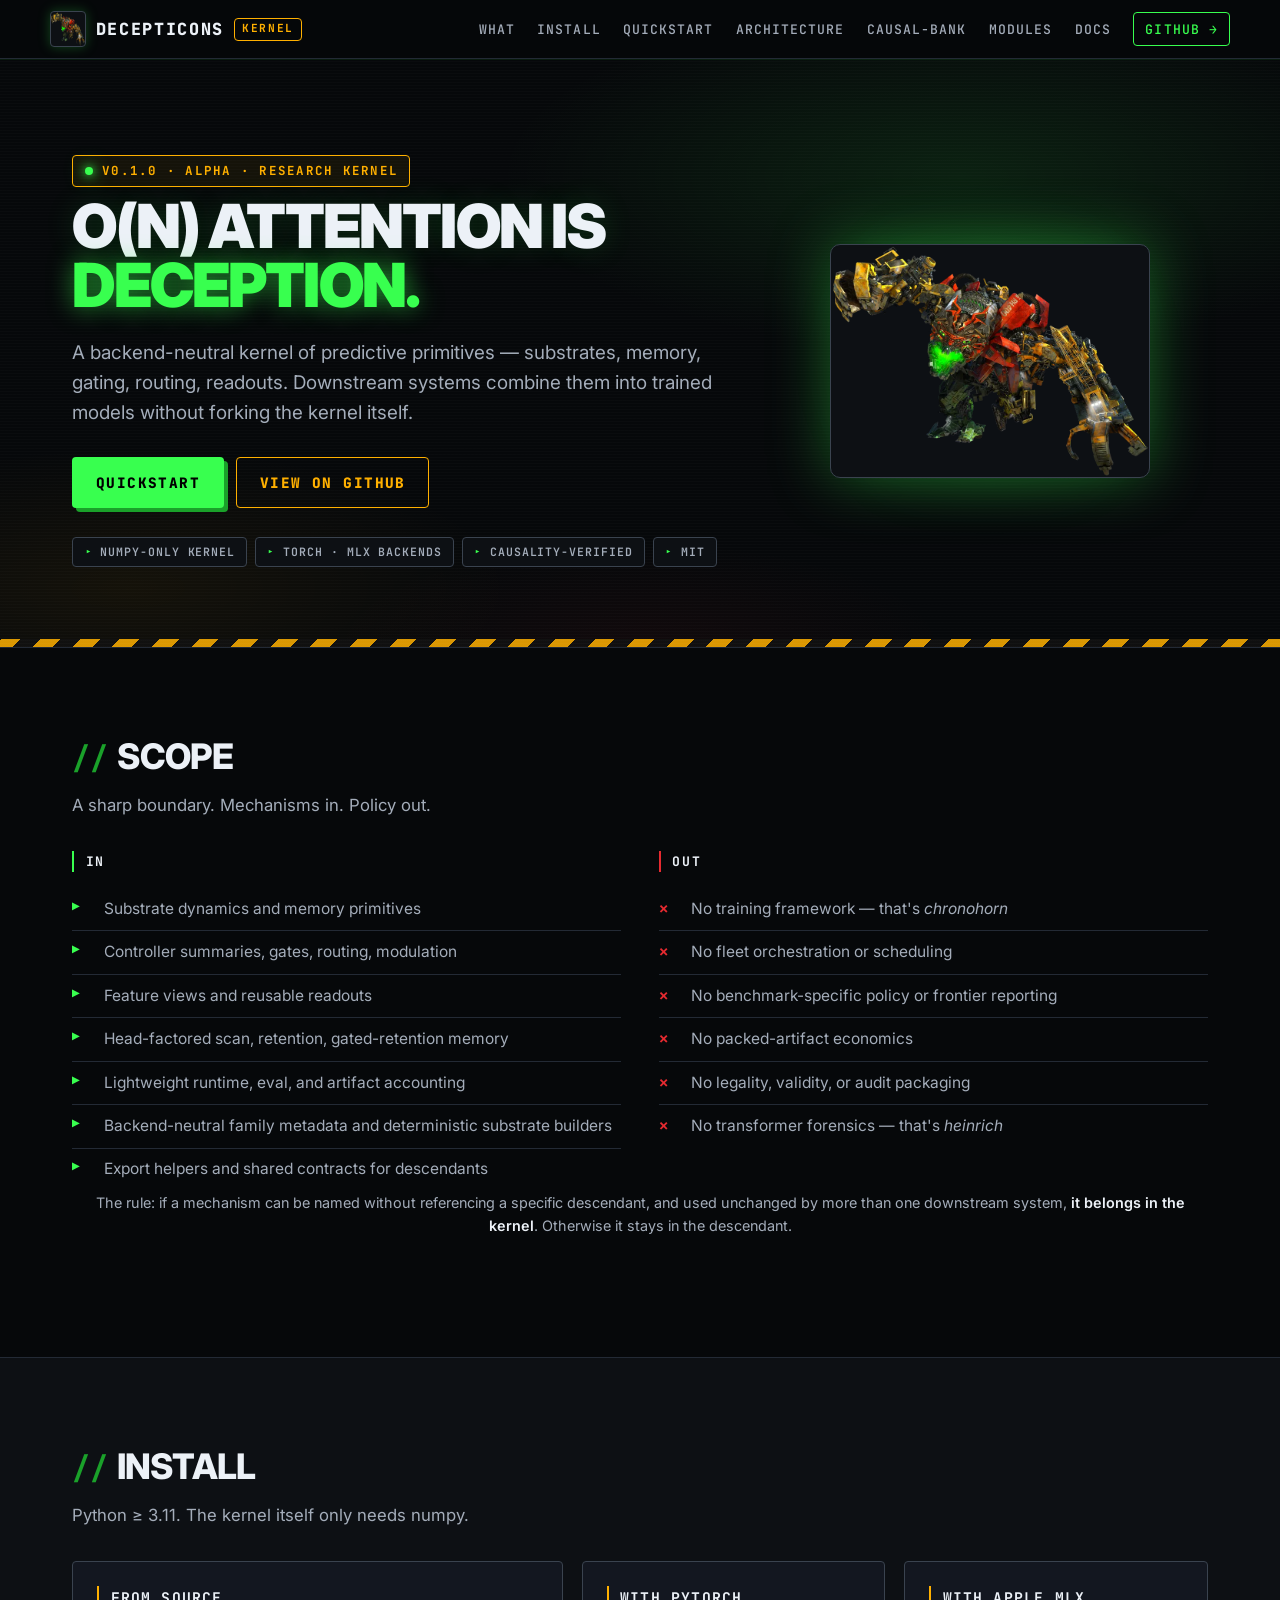
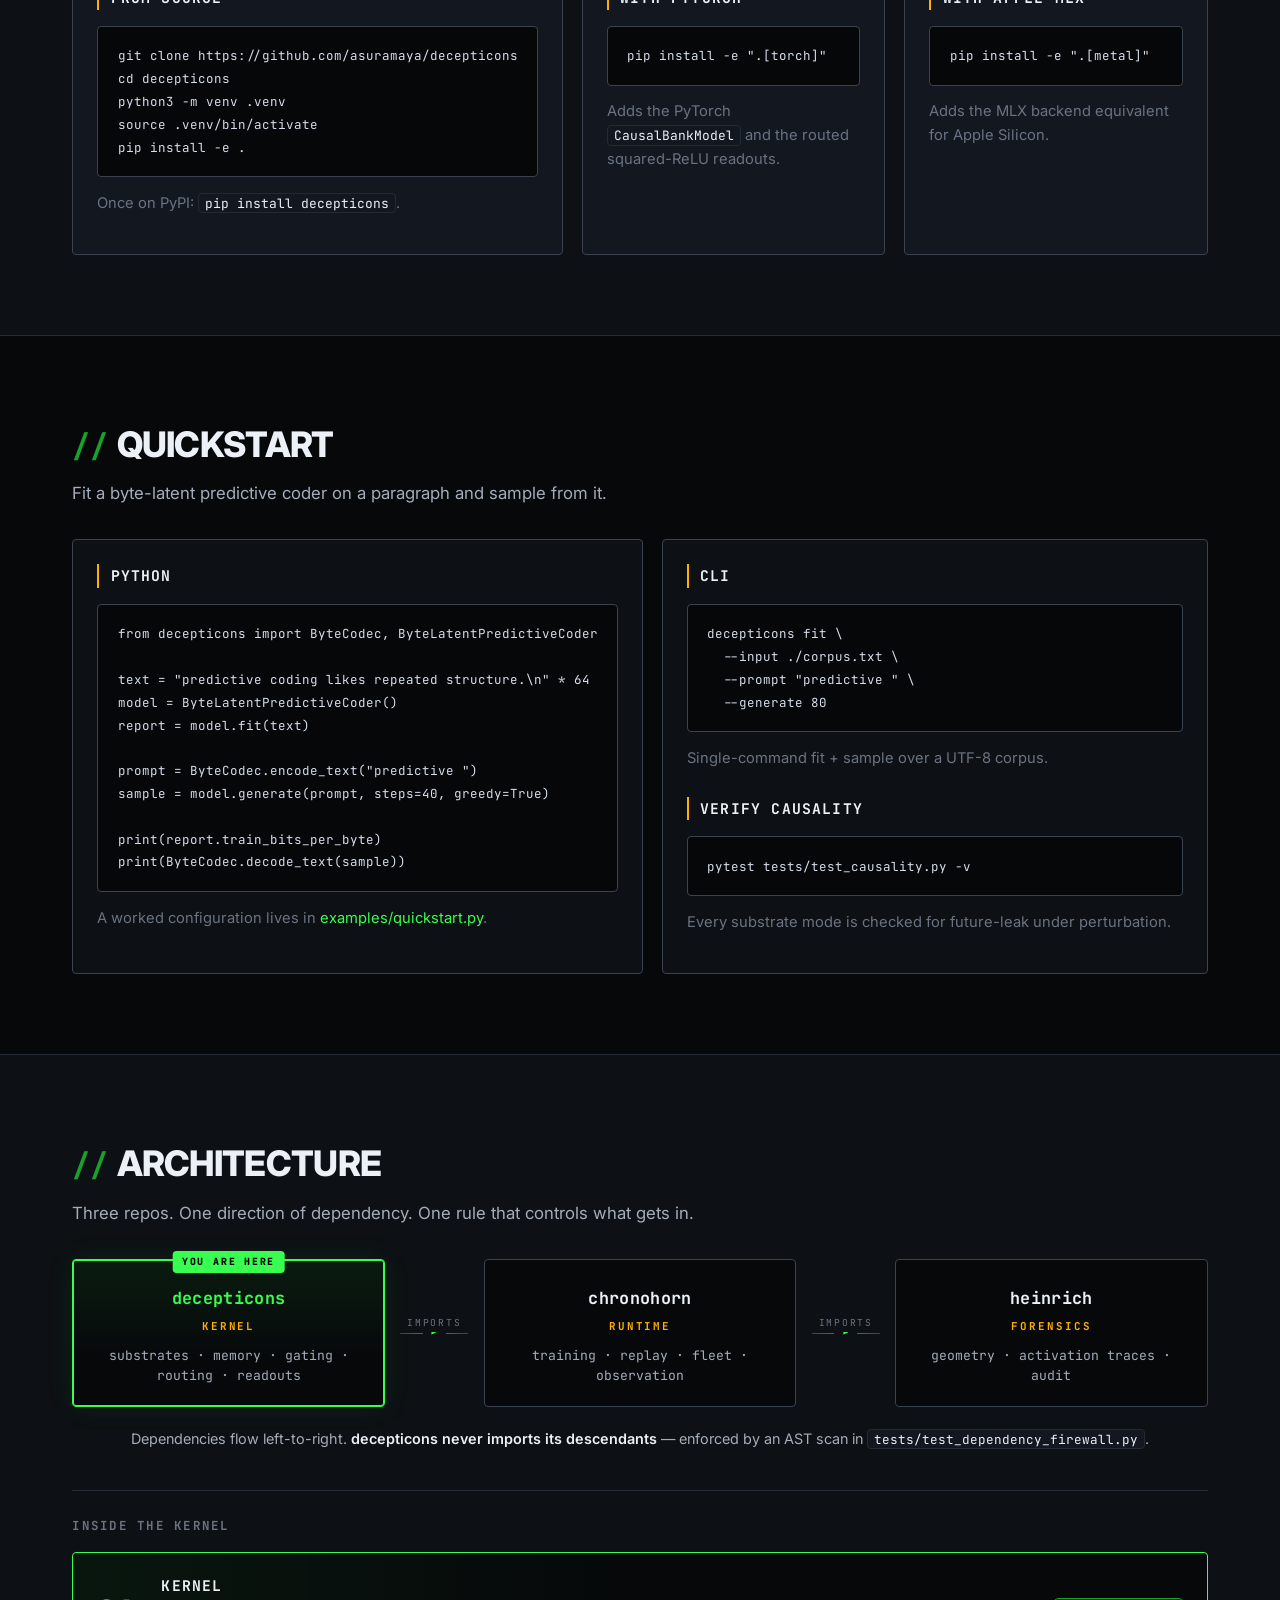
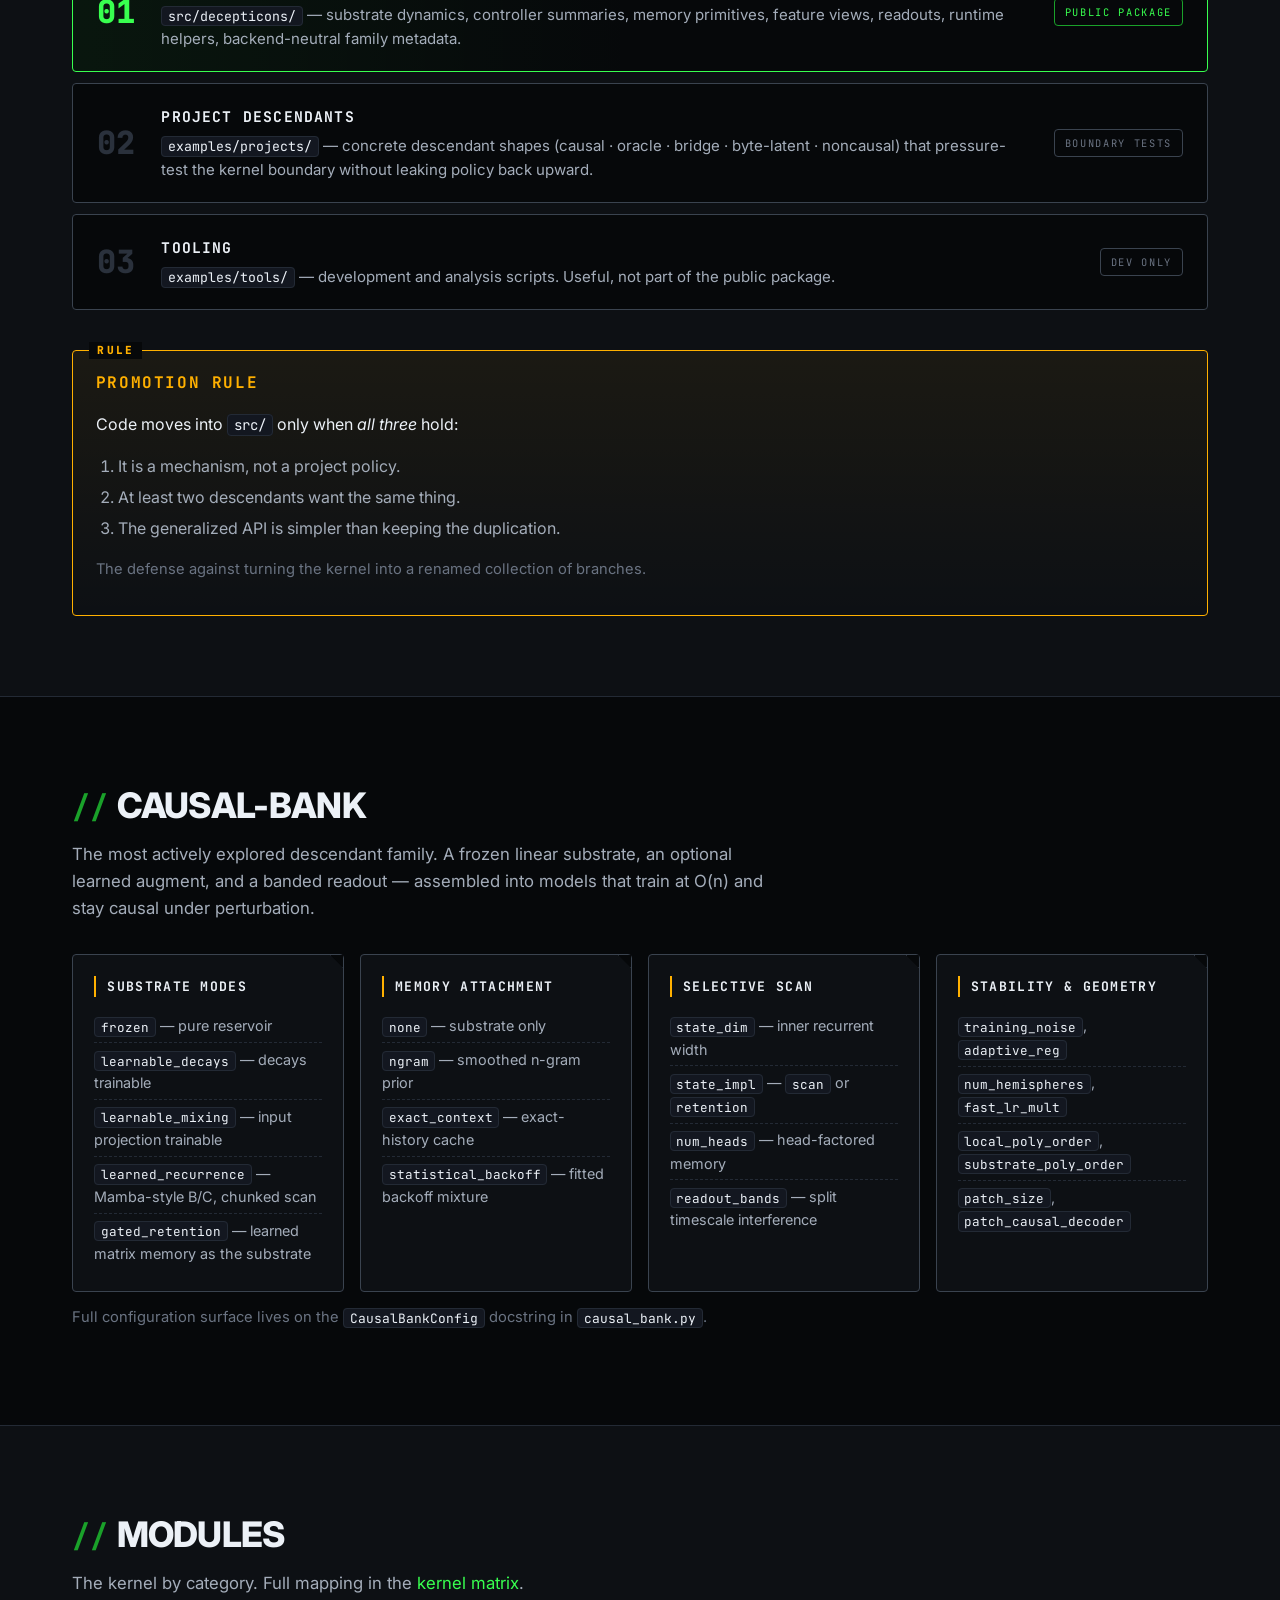
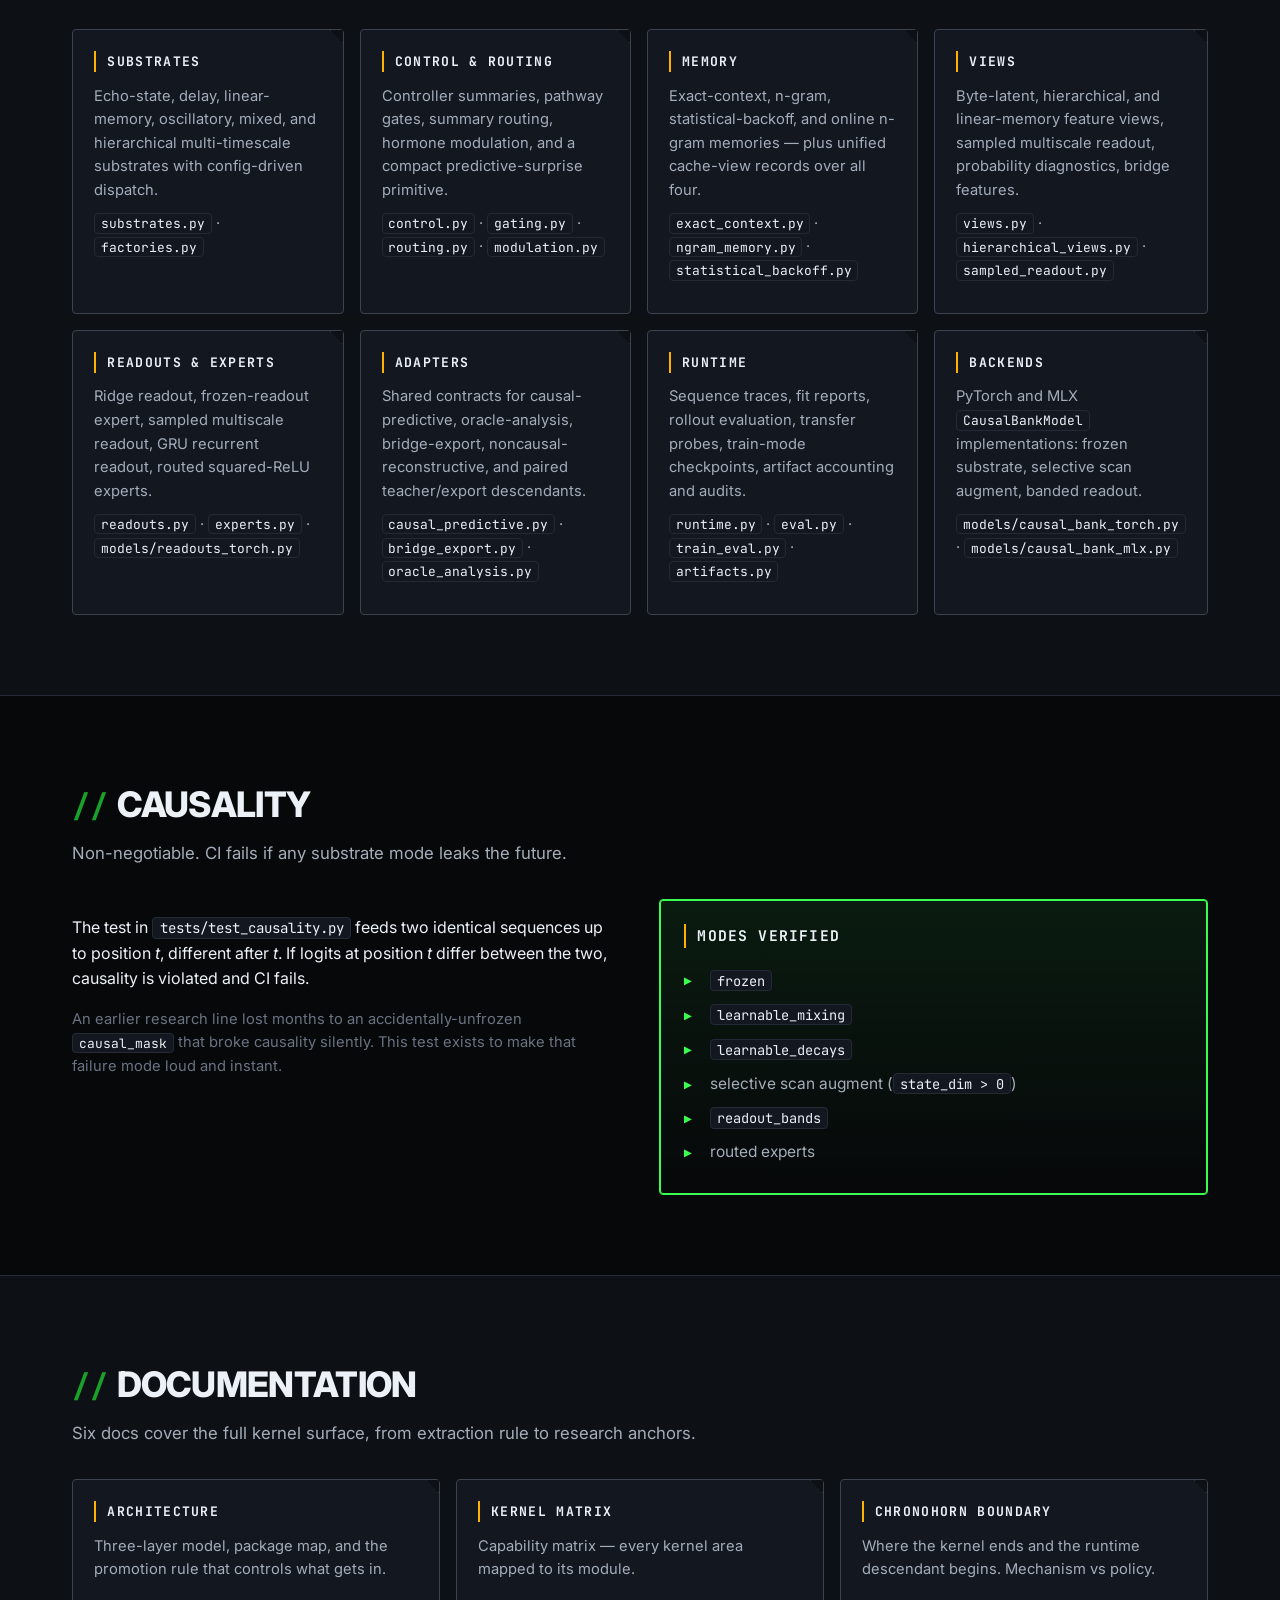
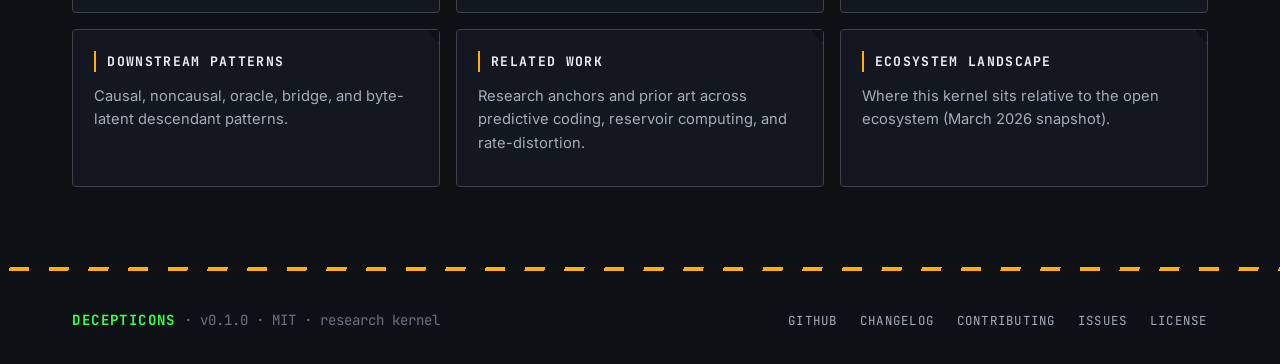
==== site/index.html @ 259e0f9f "chore(copy): align canonical phrasing across README, docs, site, package Sweep for copy drift across" ====
<!doctype html>
<html lang="en">
<head>
<meta charset="utf-8" />
<meta name="viewport" content="width=device-width, initial-scale=1" />
<title>decepticons — O(n) attention is deception</title>
<meta name="description" content="A backend-neutral kernel of predictive primitives — substrates, memory, gating, routing, readouts. Reusable across descendant systems without forking the kernel." />
<meta property="og:title" content="decepticons — O(n) attention is deception" />
<meta property="og:description" content="A backend-neutral kernel of predictive primitives. Reusable across descendant systems without forking the kernel." />
<meta property="og:image" content="https://decepticons.win/assets/logo.webp" />
<meta property="og:url" content="https://decepticons.win" />
<meta property="og:type" content="website" />
<meta name="twitter:card" content="summary_large_image" />
<meta name="theme-color" content="#06080a" />
<link rel="canonical" href="https://decepticons.win" />
<link rel="icon" type="image/webp" href="assets/logo.webp" />
<link rel="stylesheet" href="styles.css" />
<link rel="preconnect" href="https://fonts.googleapis.com" />
<link rel="preconnect" href="https://fonts.gstatic.com" crossorigin />
<link href="https://fonts.googleapis.com/css2?family=JetBrains+Mono:wght@400;500;700&family=Inter:wght@400;500;600;700&display=swap" rel="stylesheet" />
</head>
<body>

<a href="#main" class="skip">Skip to content</a>

<header class="topbar">
  <div class="wrap topbar-inner">
    <a class="brand" href="#top">
      <img src="assets/logo.webp" alt="" width="36" height="36" />
      <span class="brand-name">decepticons</span>
      <span class="brand-tag">kernel</span>
    </a>
    <nav class="nav">
      <a href="#what">What</a>
      <a href="#install">Install</a>
      <a href="#quickstart">Quickstart</a>
      <a href="#architecture">Architecture</a>
      <a href="#causal-bank">Causal-bank</a>
      <a href="#modules">Modules</a>
      <a href="#docs">Docs</a>
      <a class="github" href="https://github.com/asuramaya/decepticons" rel="noopener">GitHub →</a>
    </nav>
  </div>
</header>

<main id="main">

<section id="top" class="hero">
  <div class="wrap hero-inner">
    <div class="hero-text">
      <p class="kicker"><span class="dot"></span> v0.1.0 · alpha · research kernel</p>
      <h1>O(n) attention is <span class="accent">deception.</span></h1>
      <p class="lede">
        A backend-neutral kernel of predictive primitives — substrates, memory, gating, routing, readouts.
        Downstream systems combine them into trained models without forking the kernel itself.
      </p>
      <div class="cta">
        <a class="btn primary" href="#quickstart">Quickstart</a>
        <a class="btn ghost" href="https://github.com/asuramaya/decepticons" rel="noopener">View on GitHub</a>
      </div>
      <ul class="badges">
        <li>numpy-only kernel</li>
        <li>torch · mlx backends</li>
        <li>causality-verified</li>
        <li>MIT</li>
      </ul>
    </div>
    <div class="hero-art" aria-hidden="true">
      <img src="assets/logo.webp" alt="" />
    </div>
  </div>
</section>

<section id="what" class="band">
  <div class="wrap">
    <h2>Scope</h2>
    <p class="lede-sm">A sharp boundary. Mechanisms in. Policy out.</p>
    <div class="two-col tight">
      <div>
        <h3 class="col-h good">In</h3>
        <ul class="check">
          <li>Substrate dynamics and memory primitives</li>
          <li>Controller summaries, gates, routing, modulation</li>
          <li>Feature views and reusable readouts</li>
          <li>Head-factored scan, retention, gated-retention memory</li>
          <li>Lightweight runtime, eval, and artifact accounting</li>
          <li>Backend-neutral family metadata and deterministic substrate builders</li>
          <li>Export helpers and shared contracts for descendants</li>
        </ul>
      </div>
      <div>
        <h3 class="col-h bad">Out</h3>
        <ul class="cross">
          <li>No training framework — that's <em>chronohorn</em></li>
          <li>No fleet orchestration or scheduling</li>
          <li>No benchmark-specific policy or frontier reporting</li>
          <li>No packed-artifact economics</li>
          <li>No legality, validity, or audit packaging</li>
          <li>No transformer forensics — that's <em>heinrich</em></li>
        </ul>
      </div>
    </div>
    <p class="caption">
      The rule: if a mechanism can be named without referencing a specific descendant, and used
      unchanged by more than one downstream system, <strong class="ok">it belongs in the kernel</strong>.
      Otherwise it stays in the descendant.
    </p>
  </div>
</section>

<section id="install" class="band alt">
  <div class="wrap">
    <h2>Install</h2>
    <p class="lede-sm">Python ≥ 3.11. The kernel itself only needs numpy.</p>
    <div class="cards three">
      <div class="card">
        <h3>From source</h3>
<pre><code>git clone https://github.com/asuramaya/decepticons
cd decepticons
python3 -m venv .venv
source .venv/bin/activate
pip install -e .</code></pre>
        <p class="muted">Once on PyPI: <code>pip install decepticons</code>.</p>
      </div>
      <div class="card">
        <h3>With PyTorch</h3>
<pre><code>pip install -e ".[torch]"</code></pre>
        <p class="muted">Adds the PyTorch <code>CausalBankModel</code> and the routed squared-ReLU readouts.</p>
      </div>
      <div class="card">
        <h3>With Apple MLX</h3>
<pre><code>pip install -e ".[metal]"</code></pre>
        <p class="muted">Adds the MLX backend equivalent for Apple Silicon.</p>
      </div>
    </div>
  </div>
</section>

<section id="quickstart" class="band">
  <div class="wrap">
    <h2>Quickstart</h2>
    <p class="lede-sm">Fit a byte-latent predictive coder on a paragraph and sample from it.</p>
    <div class="cards two">
      <div class="card">
        <h3>Python</h3>
<pre><code class="lang-python">from decepticons import ByteCodec, ByteLatentPredictiveCoder

text = "predictive coding likes repeated structure.\n" * 64
model = ByteLatentPredictiveCoder()
report = model.fit(text)

prompt = ByteCodec.encode_text("predictive ")
sample = model.generate(prompt, steps=40, greedy=True)

print(report.train_bits_per_byte)
print(ByteCodec.decode_text(sample))</code></pre>
        <p class="muted">A worked configuration lives in <a href="https://github.com/asuramaya/decepticons/blob/main/examples/quickstart.py">examples/quickstart.py</a>.</p>
      </div>
      <div class="card">
        <h3>CLI</h3>
<pre><code class="lang-bash">decepticons fit \
  --input ./corpus.txt \
  --prompt "predictive " \
  --generate 80</code></pre>
        <p class="muted">Single-command fit + sample over a UTF-8 corpus.</p>
        <h3 style="margin-top: 1.8em">Verify causality</h3>
<pre><code class="lang-bash">pytest tests/test_causality.py -v</code></pre>
        <p class="muted">Every substrate mode is checked for future-leak under perturbation.</p>
      </div>
    </div>
  </div>
</section>

<section id="architecture" class="band alt">
  <div class="wrap">
    <h2>Architecture</h2>
    <p class="lede-sm">Three repos. One direction of dependency. One rule that controls what gets in.</p>

    <div class="pipeline">
      <div class="node primary">
        <div class="node-tag">YOU ARE HERE</div>
        <div class="node-name">decepticons</div>
        <div class="node-role">kernel</div>
        <div class="node-desc">substrates · memory · gating · routing · readouts</div>
      </div>
      <div class="connector"><span class="dep">imports</span></div>
      <div class="node">
        <div class="node-name">chronohorn</div>
        <div class="node-role">runtime</div>
        <div class="node-desc">training · replay · fleet · observation</div>
      </div>
      <div class="connector"><span class="dep">imports</span></div>
      <div class="node">
        <div class="node-name">heinrich</div>
        <div class="node-role">forensics</div>
        <div class="node-desc">geometry · activation traces · audit</div>
      </div>
    </div>

    <p class="caption">
      Dependencies flow left-to-right.
      <strong class="ok">decepticons never imports its descendants</strong> —
      enforced by an AST scan in
      <a href="https://github.com/asuramaya/decepticons/blob/main/tests/test_dependency_firewall.py"><code>tests/test_dependency_firewall.py</code></a>.
    </p>

    <h3 class="sub">Inside the kernel</h3>
    <div class="layers">
      <div class="layer primary">
        <div class="layer-num">01</div>
        <div class="layer-body">
          <h4>Kernel</h4>
          <p><code>src/decepticons/</code> — substrate dynamics, controller summaries, memory primitives, feature views, readouts, runtime helpers, backend-neutral family metadata.</p>
        </div>
        <div class="layer-tag">public package</div>
      </div>
      <div class="layer">
        <div class="layer-num">02</div>
        <div class="layer-body">
          <h4>Project descendants</h4>
          <p><code>examples/projects/</code> — concrete descendant shapes (causal · oracle · bridge · byte-latent · noncausal) that pressure-test the kernel boundary without leaking policy back upward.</p>
        </div>
        <div class="layer-tag">boundary tests</div>
      </div>
      <div class="layer">
        <div class="layer-num">03</div>
        <div class="layer-body">
          <h4>Tooling</h4>
          <p><code>examples/tools/</code> — development and analysis scripts. Useful, not part of the public package.</p>
        </div>
        <div class="layer-tag">dev only</div>
      </div>
    </div>

    <div class="rule">
      <h3>Promotion rule</h3>
      <p>Code moves into <code>src/</code> only when <em>all three</em> hold:</p>
      <ol>
        <li>It is a mechanism, not a project policy.</li>
        <li>At least two descendants want the same thing.</li>
        <li>The generalized API is simpler than keeping the duplication.</li>
      </ol>
      <p class="muted">The defense against turning the kernel into a renamed collection of branches.</p>
    </div>
  </div>
</section>

<section id="causal-bank" class="band">
  <div class="wrap">
    <h2>Causal-bank</h2>
    <p class="lede-sm">
      The most actively explored descendant family. A frozen linear substrate, an optional learned augment,
      and a banded readout — assembled into models that train at O(n) and stay causal under perturbation.
    </p>

    <div class="grid four">
      <div class="tile">
        <h4>Substrate modes</h4>
        <ul>
          <li><code>frozen</code> — pure reservoir</li>
          <li><code>learnable_decays</code> — decays trainable</li>
          <li><code>learnable_mixing</code> — input projection trainable</li>
          <li><code>learned_recurrence</code> — Mamba-style B/C, chunked scan</li>
          <li><code>gated_retention</code> — learned matrix memory as the substrate</li>
        </ul>
      </div>
      <div class="tile">
        <h4>Memory attachment</h4>
        <ul>
          <li><code>none</code> — substrate only</li>
          <li><code>ngram</code> — smoothed n-gram prior</li>
          <li><code>exact_context</code> — exact-history cache</li>
          <li><code>statistical_backoff</code> — fitted backoff mixture</li>
        </ul>
      </div>
      <div class="tile">
        <h4>Selective scan</h4>
        <ul>
          <li><code>state_dim</code> — inner recurrent width</li>
          <li><code>state_impl</code> — <code>scan</code> or <code>retention</code></li>
          <li><code>num_heads</code> — head-factored memory</li>
          <li><code>readout_bands</code> — split timescale interference</li>
        </ul>
      </div>
      <div class="tile">
        <h4>Stability &amp; geometry</h4>
        <ul>
          <li><code>training_noise</code>, <code>adaptive_reg</code></li>
          <li><code>num_hemispheres</code>, <code>fast_lr_mult</code></li>
          <li><code>local_poly_order</code>, <code>substrate_poly_order</code></li>
          <li><code>patch_size</code>, <code>patch_causal_decoder</code></li>
        </ul>
      </div>
    </div>

    <p class="muted">
      Full configuration surface lives on the <code>CausalBankConfig</code> docstring in
      <a href="https://github.com/asuramaya/decepticons/blob/main/src/decepticons/causal_bank.py"><code>causal_bank.py</code></a>.
    </p>
  </div>
</section>

<section id="modules" class="band alt">
  <div class="wrap">
    <h2>Modules</h2>
    <p class="lede-sm">The kernel by category. Full mapping in the <a href="https://github.com/asuramaya/decepticons/blob/main/docs/kernel_matrix.md">kernel matrix</a>.</p>
    <div class="grid four">
      <div class="tile"><h4>Substrates</h4>
        <p>Echo-state, delay, linear-memory, oscillatory, mixed, and hierarchical multi-timescale substrates with config-driven dispatch.</p>
        <p class="muted"><code>substrates.py</code> · <code>factories.py</code></p>
      </div>
      <div class="tile"><h4>Control &amp; routing</h4>
        <p>Controller summaries, pathway gates, summary routing, hormone modulation, and a compact predictive-surprise primitive.</p>
        <p class="muted"><code>control.py</code> · <code>gating.py</code> · <code>routing.py</code> · <code>modulation.py</code></p>
      </div>
      <div class="tile"><h4>Memory</h4>
        <p>Exact-context, n-gram, statistical-backoff, and online n-gram memories — plus unified cache-view records over all four.</p>
        <p class="muted"><code>exact_context.py</code> · <code>ngram_memory.py</code> · <code>statistical_backoff.py</code></p>
      </div>
      <div class="tile"><h4>Views</h4>
        <p>Byte-latent, hierarchical, and linear-memory feature views, sampled multiscale readout, probability diagnostics, bridge features.</p>
        <p class="muted"><code>views.py</code> · <code>hierarchical_views.py</code> · <code>sampled_readout.py</code></p>
      </div>
      <div class="tile"><h4>Readouts &amp; experts</h4>
        <p>Ridge readout, frozen-readout expert, sampled multiscale readout, GRU recurrent readout, routed squared-ReLU experts.</p>
        <p class="muted"><code>readouts.py</code> · <code>experts.py</code> · <code>models/readouts_torch.py</code></p>
      </div>
      <div class="tile"><h4>Adapters</h4>
        <p>Shared contracts for causal-predictive, oracle-analysis, bridge-export, noncausal-reconstructive, and paired teacher/export descendants.</p>
        <p class="muted"><code>causal_predictive.py</code> · <code>bridge_export.py</code> · <code>oracle_analysis.py</code></p>
      </div>
      <div class="tile"><h4>Runtime</h4>
        <p>Sequence traces, fit reports, rollout evaluation, transfer probes, train-mode checkpoints, artifact accounting and audits.</p>
        <p class="muted"><code>runtime.py</code> · <code>eval.py</code> · <code>train_eval.py</code> · <code>artifacts.py</code></p>
      </div>
      <div class="tile"><h4>Backends</h4>
        <p>PyTorch and MLX <code>CausalBankModel</code> implementations: frozen substrate, selective scan augment, banded readout.</p>
        <p class="muted"><code>models/causal_bank_torch.py</code> · <code>models/causal_bank_mlx.py</code></p>
      </div>
    </div>
  </div>
</section>

<section id="causality" class="band">
  <div class="wrap">
    <h2>Causality</h2>
    <p class="lede-sm">Non-negotiable. CI fails if any substrate mode leaks the future.</p>
    <div class="two-col tight">
      <div>
        <p>
          The test in
          <a href="https://github.com/asuramaya/decepticons/blob/main/tests/test_causality.py"><code>tests/test_causality.py</code></a>
          feeds two identical sequences up to position <em>t</em>, different after <em>t</em>.
          If logits at position <em>t</em> differ between the two, causality is violated and CI fails.
        </p>
        <p class="muted">
          An earlier research line lost months to an accidentally-unfrozen <code>causal_mask</code>
          that broke causality silently. This test exists to make that failure mode loud and instant.
        </p>
      </div>
      <div class="card pinned">
        <h3>Modes verified</h3>
        <ul class="check tight">
          <li><code>frozen</code></li>
          <li><code>learnable_mixing</code></li>
          <li><code>learnable_decays</code></li>
          <li>selective scan augment (<code>state_dim &gt; 0</code>)</li>
          <li><code>readout_bands</code></li>
          <li>routed experts</li>
        </ul>
      </div>
    </div>
  </div>
</section>

<section id="docs" class="band alt">
  <div class="wrap">
    <h2>Documentation</h2>
    <p class="lede-sm">Six docs cover the full kernel surface, from extraction rule to research anchors.</p>
    <div class="grid three">
      <a class="tile linkcard" href="https://github.com/asuramaya/decepticons/blob/main/docs/architecture.md">
        <h4>Architecture</h4>
        <p>Three-layer model, package map, and the promotion rule that controls what gets in.</p>
      </a>
      <a class="tile linkcard" href="https://github.com/asuramaya/decepticons/blob/main/docs/kernel_matrix.md">
        <h4>Kernel matrix</h4>
        <p>Capability matrix — every kernel area mapped to its module.</p>
      </a>
      <a class="tile linkcard" href="https://github.com/asuramaya/decepticons/blob/main/docs/chronohorn_boundary.md">
        <h4>Chronohorn boundary</h4>
        <p>Where the kernel ends and the runtime descendant begins. Mechanism vs policy.</p>
      </a>
      <a class="tile linkcard" href="https://github.com/asuramaya/decepticons/blob/main/docs/downstream_patterns.md">
        <h4>Downstream patterns</h4>
        <p>Causal, noncausal, oracle, bridge, and byte-latent descendant patterns.</p>
      </a>
      <a class="tile linkcard" href="https://github.com/asuramaya/decepticons/blob/main/docs/related_work.md">
        <h4>Related work</h4>
        <p>Research anchors and prior art across predictive coding, reservoir computing, and rate-distortion.</p>
      </a>
      <a class="tile linkcard" href="https://github.com/asuramaya/decepticons/blob/main/docs/landscape.md">
        <h4>Ecosystem landscape</h4>
        <p>Where this kernel sits relative to the open ecosystem (March 2026 snapshot).</p>
      </a>
    </div>
  </div>
</section>

</main>

<footer class="foot">
  <div class="wrap foot-inner">
    <div>
      <strong>decepticons</strong> · v0.1.0 · MIT · research kernel
    </div>
    <div class="foot-links">
      <a href="https://github.com/asuramaya/decepticons">GitHub</a>
      <a href="https://github.com/asuramaya/decepticons/blob/main/CHANGELOG.md">Changelog</a>
      <a href="https://github.com/asuramaya/decepticons/blob/main/CONTRIBUTING.md">Contributing</a>
      <a href="https://github.com/asuramaya/decepticons/issues">Issues</a>
      <a href="https://github.com/asuramaya/decepticons/blob/main/LICENSE">License</a>
    </div>
  </div>
</footer>

</body>
</html>
---- site/styles.css ----
:root {
  /* Palette pulled from the mascot: toxic green core, construction yellow, warning red, gunmetal */
  --bg:        #06080a;
  --bg-2:      #0d1014;
  --bg-3:      #131720;
  --steel:     #1c2129;
  --steel-2:   #2a313c;
  --line:      #232a35;
  --line-2:    #3a434f;
  --fg:        #ecf1f7;
  --fg-dim:    #a4adba;
  --muted:     #6a7382;

  --green:     #38ff4f;   /* spark core */
  --green-2:   #82ff95;
  --green-dk:  #1aa12a;
  --yellow:    #ffb000;   /* caterpillar */
  --yellow-2:  #ffd35e;
  --red:       #e62a30;   /* warning */
  --red-2:     #ff5a5f;
  --rust:      #8a3a1a;

  --code-bg:   #050709;
  --radius:    4px;
  --radius-lg: 10px;
  --maxw:      1180px;
  --mono:      "JetBrains Mono", ui-monospace, SFMono-Regular, Menlo, Consolas, monospace;
  --sans:      "Inter", system-ui, -apple-system, "Segoe UI", Roboto, sans-serif;
  --hazard:    repeating-linear-gradient(
                 -45deg,
                 var(--yellow) 0 14px,
                 #111111 14px 28px
               );
}

* { box-sizing: border-box; }

html, body {
  margin: 0;
  padding: 0;
  background: var(--bg);
  color: var(--fg);
  font-family: var(--sans);
  font-size: 16px;
  line-height: 1.6;
  -webkit-font-smoothing: antialiased;
}

/* No body grid — keep the canvas calm so accents stay legible. */

a { color: var(--green); text-decoration: none; }
a:hover { color: var(--green-2); text-decoration: underline; text-decoration-thickness: 2px; text-underline-offset: 3px; }

::selection { background: var(--green); color: #000; }

code, pre {
  font-family: var(--mono);
  font-size: 0.92em;
}

p code, li code, h2 code, h3 code, h4 code, .lede code, .tile p code, .tile li code {
  background: var(--bg-3);
  border: 1px solid var(--line);
  padding: 0.05em 0.45em;
  border-radius: var(--radius);
  font-size: 0.88em;
  color: var(--fg);
}

pre {
  background: var(--code-bg);
  border: 1px solid var(--line-2);
  border-radius: var(--radius);
  padding: 1.1rem 1.2rem;
  overflow-x: auto;
  margin: 0 0 0.8rem;
  line-height: 1.55;
  position: relative;
}

pre code {
  color: #d6deeb;
  background: transparent;
  border: none;
  padding: 0;
  font-size: 0.85em;
}

.skip { position: absolute; left: -9999px; }
.skip:focus { left: 1rem; top: 1rem; background: var(--green); color: #000; padding: 0.5rem 0.8rem; z-index: 100; font-weight: 700; }

.wrap {
  max-width: var(--maxw);
  margin: 0 auto;
  padding: 0 1.4rem;
}

/* ============= TOPBAR ============= */
.topbar {
  position: sticky;
  top: 0;
  z-index: 50;
  backdrop-filter: blur(12px);
  background: rgba(6, 8, 10, 0.85);
  border-bottom: 1px solid var(--line);
  box-shadow: 0 1px 0 rgba(56, 255, 79, 0.08);
}
.topbar-inner {
  display: flex;
  align-items: center;
  justify-content: space-between;
  padding: 0.7rem 0;
  gap: 1.5rem;
}
.brand {
  display: flex;
  align-items: center;
  gap: 0.6rem;
  color: var(--fg);
  font-weight: 800;
  letter-spacing: 0.02em;
}
.brand:hover { text-decoration: none; color: var(--green); }
.brand img {
  border-radius: 4px;
  border: 1px solid var(--line-2);
  background: var(--bg-2);
  filter: drop-shadow(0 0 6px rgba(56, 255, 79, 0.25));
}
.brand-name {
  font-family: var(--mono);
  font-size: 1.05rem;
  text-transform: uppercase;
  letter-spacing: 0.1em;
}
.brand-tag {
  font-family: var(--mono);
  color: var(--yellow);
  font-weight: 700;
  font-size: 0.7rem;
  border: 1px solid var(--yellow);
  padding: 0.1rem 0.45rem;
  border-radius: var(--radius);
  text-transform: uppercase;
  letter-spacing: 0.15em;
}
.nav {
  display: flex;
  align-items: center;
  gap: 1.4rem;
  font-size: 0.82rem;
}
.nav a {
  color: var(--fg-dim);
  font-family: var(--mono);
  font-weight: 500;
  text-transform: uppercase;
  letter-spacing: 0.08em;
}
.nav a:hover { color: var(--green); text-decoration: none; }
.nav a.github {
  color: var(--green);
  border: 1px solid var(--green);
  padding: 0.35rem 0.7rem;
  border-radius: var(--radius);
}
.nav a.github:hover { background: var(--green); color: #000; }

/* ============= HERO ============= */
.hero {
  position: relative;
  padding: 6rem 0 5rem;
  overflow: hidden;
  background:
    radial-gradient(ellipse 60% 50% at 75% 20%, rgba(56, 255, 79, 0.10), transparent 60%),
    radial-gradient(ellipse 50% 40% at 10% 90%, rgba(255, 176, 0, 0.06), transparent 60%),
    radial-gradient(ellipse 40% 30% at 50% 100%, rgba(230, 42, 48, 0.05), transparent 60%),
    var(--bg);
}
.hero::before {
  /* hazard stripe on the bottom edge */
  content: "";
  position: absolute;
  left: 0; right: 0; bottom: 0;
  height: 8px;
  background: var(--hazard);
  opacity: 0.85;
}
.hero::after {
  /* faint scanline overlay */
  content: "";
  position: absolute;
  inset: 0;
  background-image: repeating-linear-gradient(
    0deg,
    rgba(255, 255, 255, 0.014) 0 1px,
    transparent 1px 3px
  );
  pointer-events: none;
}
.hero-inner {
  display: grid;
  grid-template-columns: 1.5fr 1fr;
  gap: 3rem;
  align-items: center;
  position: relative;
  z-index: 1;
}
.hero h1 {
  font-size: clamp(2.2rem, 5.5vw, 3.8rem);
  line-height: 0.98;
  margin: 0.6rem 0 1.4rem;
  letter-spacing: -0.03em;
  font-weight: 900;
  text-transform: uppercase;
  color: var(--fg);
  text-shadow: 0 0 30px rgba(56, 255, 79, 0.15);
}
.hero h1 .accent {
  color: var(--green);
  text-shadow: 0 0 24px rgba(56, 255, 79, 0.55);
}
.kicker {
  font-family: var(--mono);
  color: var(--yellow);
  font-size: 0.78rem;
  letter-spacing: 0.18em;
  text-transform: uppercase;
  display: inline-flex;
  align-items: center;
  gap: 0.6rem;
  margin: 0;
  font-weight: 700;
  padding: 0.3rem 0.7rem;
  border: 1px solid var(--yellow);
  border-radius: var(--radius);
  background: rgba(255, 176, 0, 0.06);
}
.dot {
  width: 8px; height: 8px;
  border-radius: 50%;
  background: var(--green);
  box-shadow: 0 0 10px var(--green), 0 0 20px var(--green);
  animation: pulse 1.6s ease-in-out infinite;
}
@keyframes pulse {
  0%, 100% { opacity: 1; transform: scale(1); }
  50%      { opacity: 0.55; transform: scale(0.9); }
}
.lede {
  font-size: 1.18rem;
  color: var(--fg-dim);
  margin: 0 0 1.8rem;
  max-width: 60ch;
}
.lede strong { color: var(--fg); font-weight: 700; }

.cta { display: flex; gap: 0.8rem; margin-bottom: 1.8rem; flex-wrap: wrap; }
.btn {
  display: inline-block;
  padding: 0.8rem 1.4rem;
  font-weight: 800;
  font-size: 0.9rem;
  font-family: var(--mono);
  text-transform: uppercase;
  letter-spacing: 0.1em;
  border: 1px solid transparent;
  border-radius: var(--radius);
  transition: transform 0.08s ease, background 0.1s ease, box-shadow 0.15s ease;
  cursor: pointer;
}
.btn:hover { text-decoration: none; transform: translate(-1px, -1px); }
.btn.primary {
  background: var(--green);
  color: #000;
  box-shadow: 4px 4px 0 var(--green-dk);
}
.btn.primary:hover {
  background: var(--green-2);
  box-shadow: 6px 6px 0 var(--green-dk);
}
.btn.ghost {
  border-color: var(--yellow);
  color: var(--yellow);
  background: transparent;
}
.btn.ghost:hover {
  background: var(--yellow);
  color: #000;
  box-shadow: 4px 4px 0 var(--rust);
}
.badges {
  list-style: none;
  display: flex;
  gap: 0.5rem;
  flex-wrap: wrap;
  margin: 0;
  padding: 0;
}
.badges li {
  font-family: var(--mono);
  font-size: 0.72rem;
  color: var(--fg-dim);
  background: var(--bg-2);
  border: 1px solid var(--line-2);
  border-radius: var(--radius);
  padding: 0.3rem 0.7rem;
  text-transform: uppercase;
  letter-spacing: 0.08em;
  font-weight: 600;
}
.badges li::before {
  content: "▸ ";
  color: var(--green);
}

.hero-art {
  display: flex;
  justify-content: center;
  align-items: center;
  position: relative;
}
.hero-art::before {
  content: "";
  position: absolute;
  inset: -10%;
  background: radial-gradient(circle, rgba(56, 255, 79, 0.18), transparent 60%);
  filter: blur(20px);
  z-index: 0;
}
.hero-art img {
  position: relative;
  z-index: 1;
  max-width: 100%;
  width: 320px;
  border-radius: var(--radius-lg);
  border: 1px solid var(--line-2);
  background: var(--bg-2);
  filter: drop-shadow(0 0 30px rgba(56, 255, 79, 0.35));
}

/* ============= BANDS ============= */
.band {
  padding: 5rem 0;
  border-top: 1px solid var(--line);
  position: relative;
}
.band.alt {
  background: var(--bg-2);
}
.band h2 {
  font-size: clamp(1.7rem, 3.2vw, 2.2rem);
  letter-spacing: -0.02em;
  margin: 0 0 0.5rem;
  font-weight: 800;
  text-transform: uppercase;
  display: flex;
  align-items: baseline;
  gap: 0.6rem;
}
.band h2::before {
  content: "//";
  color: var(--green-dk);
  font-family: var(--mono);
  font-weight: 700;
  font-size: 0.85em;
}
.lede-sm {
  color: var(--fg-dim);
  margin: 0 0 2rem;
  max-width: 65ch;
  font-size: 1.05rem;
}

/* ============= TWO COL ============= */
.two-col {
  display: grid;
  grid-template-columns: 1fr 1fr;
  gap: 3rem;
}
.two-col.tight { gap: 2.4rem; margin-top: 1.5rem; }
.two-col h2 { margin-bottom: 0.4rem; }

.col-h {
  font-family: var(--mono);
  font-size: 0.82rem;
  letter-spacing: 0.12em;
  text-transform: uppercase;
  font-weight: 700;
  margin: 0 0 0.4rem;
  padding-left: 0.7rem;
  border-left: 2px solid var(--line-2);
  color: var(--fg);
}
.col-h.good { border-left-color: var(--green); }
.col-h.bad  { border-left-color: var(--red); }

/* ============= LISTS ============= */
ul.check, ul.cross {
  list-style: none;
  padding: 0;
  margin: 1rem 0 0;
}
ul.check li, ul.cross li {
  padding: 0.55rem 0 0.55rem 2rem;
  position: relative;
  color: var(--fg-dim);
  border-bottom: 1px solid var(--line);
  font-size: 0.97rem;
}
ul.check li:last-child, ul.cross li:last-child { border-bottom: none; }
ul.check li::before {
  content: "▶";
  position: absolute;
  left: 0;
  top: 0.55rem;
  color: var(--green);
  font-family: var(--mono);
  font-size: 0.8rem;
}
ul.cross li::before {
  content: "✕";
  position: absolute;
  left: 0;
  top: 0.55rem;
  color: var(--red);
  font-family: var(--mono);
  font-weight: 700;
}
ul.tight li { padding: 0.3rem 0 0.3rem 1.6rem; border: none; }

/* ============= CARDS ============= */
.cards {
  display: grid;
  gap: 1.2rem;
  margin-top: 1.5rem;
}
.cards.two   { grid-template-columns: repeat(2, 1fr); }
.cards.three { grid-template-columns: repeat(3, 1fr); }

.card {
  background: var(--bg-2);
  border: 1px solid var(--line-2);
  border-radius: var(--radius);
  padding: 1.5rem;
  position: relative;
  transition: border-color 0.15s ease, transform 0.1s ease;
}
.card:hover {
  border-color: var(--green);
}
.band.alt .card { background: var(--bg-3); }
.card h3 {
  margin: 0 0 1rem;
  font-size: 0.92rem;
  font-family: var(--mono);
  letter-spacing: 0.08em;
  text-transform: uppercase;
  color: var(--fg);
  font-weight: 700;
  padding-left: 0.7rem;
  border-left: 2px solid var(--yellow);
}
.card pre { margin-bottom: 0.6rem; }
.card.pinned {
  border-color: var(--green);
  background: linear-gradient(180deg, rgba(56, 255, 79, 0.08), transparent);
  box-shadow: 0 0 0 1px var(--green) inset;
}

.center { text-align: center; }
.muted { color: var(--muted); font-size: 0.92rem; }

/* ============= GRID TILES ============= */
.grid { display: grid; gap: 1rem; margin-top: 1.5rem; }
.grid.three { grid-template-columns: repeat(3, 1fr); }
.grid.four  { grid-template-columns: repeat(4, 1fr); }

.tile {
  background: var(--bg-2);
  border: 1px solid var(--line-2);
  border-radius: var(--radius);
  padding: 1.3rem;
  position: relative;
  transition: border-color 0.15s ease, transform 0.1s ease;
}
.tile::before {
  /* corner notch */
  content: "";
  position: absolute;
  top: 0; right: 0;
  width: 12px; height: 12px;
  background: var(--bg);
  clip-path: polygon(100% 0, 0 0, 100% 100%);
  border-left: 1px solid var(--line-2);
  border-bottom: 1px solid var(--line-2);
}
.band.alt .tile { background: var(--bg-3); }
.band.alt .tile::before { background: var(--bg-2); }
.tile h4 {
  margin: 0 0 0.8rem;
  font-size: 0.82rem;
  font-family: var(--mono);
  color: var(--fg);
  letter-spacing: 0.1em;
  text-transform: uppercase;
  font-weight: 700;
  padding-left: 0.7rem;
  border-left: 2px solid var(--yellow);
}
.tile ul {
  list-style: none;
  padding: 0;
  margin: 0;
  font-size: 0.9rem;
}
.tile ul li {
  padding: 0.3rem 0;
  color: var(--fg-dim);
  border-bottom: 1px dashed var(--line);
}
.tile ul li:last-child { border-bottom: none; }
.tile p {
  font-size: 0.92rem;
  color: var(--fg-dim);
  margin: 0 0 0.6rem;
}
.tile.linkcard {
  display: block;
  color: var(--fg);
}
.tile.linkcard:hover {
  text-decoration: none;
  border-color: var(--green);
  transform: translate(-1px, -1px);
  box-shadow: 4px 4px 0 var(--bg-3);
}
.tile.linkcard:hover h4 { border-left-color: var(--green); }

/* ============= PIPELINE DIAGRAM ============= */
.pipeline {
  display: grid;
  grid-template-columns: 1fr auto 1fr auto 1fr;
  gap: 0.6rem;
  align-items: stretch;
  margin: 1.8rem 0 1.2rem;
}
.node {
  border: 1px solid var(--line-2);
  background: var(--bg-3);
  border-radius: var(--radius);
  padding: 1.6rem 1rem 1.3rem;
  text-align: center;
  position: relative;
}
.band.alt .node { background: var(--bg); }
.node.primary {
  border-color: var(--green);
  background: linear-gradient(180deg, rgba(56, 255, 79, 0.06), transparent 70%), var(--bg-3);
  box-shadow: 0 0 0 1px var(--green) inset, 0 0 30px rgba(56, 255, 79, 0.08);
}
.band.alt .node.primary {
  background: linear-gradient(180deg, rgba(56, 255, 79, 0.08), transparent 70%), var(--bg);
}
.node-tag {
  position: absolute;
  top: -0.55rem;
  left: 50%;
  transform: translateX(-50%);
  background: var(--green);
  color: #000;
  font-family: var(--mono);
  font-size: 0.62rem;
  font-weight: 800;
  letter-spacing: 0.18em;
  padding: 0.2rem 0.6rem;
  border-radius: var(--radius);
  white-space: nowrap;
}
.node-name {
  font-family: var(--mono);
  font-size: 1.05rem;
  font-weight: 700;
  color: var(--fg);
  letter-spacing: 0.02em;
  margin-bottom: 0.35rem;
}
.node.primary .node-name { color: var(--green); }
.node-role {
  font-family: var(--mono);
  font-size: 0.68rem;
  text-transform: uppercase;
  letter-spacing: 0.18em;
  color: var(--yellow);
  font-weight: 700;
  margin-bottom: 0.7rem;
}
.node-desc {
  font-size: 0.82rem;
  color: var(--fg-dim);
  font-family: var(--mono);
  line-height: 1.5;
}
.connector {
  display: flex;
  align-items: center;
  justify-content: center;
  position: relative;
  min-width: 80px;
}
.connector::before {
  content: "";
  position: absolute;
  left: 6px; right: 6px;
  top: 50%;
  height: 1px;
  background: linear-gradient(90deg, var(--line-2), var(--green-dk), var(--line-2));
}
.connector::after {
  content: "▸";
  font-family: var(--mono);
  background: var(--bg-2);
  color: var(--green);
  position: relative;
  z-index: 1;
  padding: 0 0.4rem;
  font-size: 1rem;
  font-weight: 700;
}
.dep {
  font-family: var(--mono);
  font-size: 0.6rem;
  letter-spacing: 0.18em;
  text-transform: uppercase;
  color: var(--muted);
  background: var(--bg-2);
  padding: 0.1rem 0.4rem;
  position: absolute;
  top: calc(50% - 1.2rem);
  left: 50%;
  transform: translateX(-50%);
  z-index: 2;
}

.caption {
  text-align: center;
  font-size: 0.9rem;
  color: var(--fg-dim);
  margin: 0 0 2.5rem;
}
.caption strong.ok { color: var(--fg); font-weight: 600; }

/* ============= LAYER STACK ============= */
h3.sub {
  font-family: var(--mono);
  font-size: 0.78rem;
  letter-spacing: 0.18em;
  text-transform: uppercase;
  color: var(--muted);
  font-weight: 700;
  margin: 2.2rem 0 1rem;
  border-top: 1px solid var(--line);
  padding-top: 1.6rem;
}

.layers {
  display: grid;
  gap: 0.7rem;
  margin: 0 0 0.5rem;
}
.layer {
  display: grid;
  grid-template-columns: auto 1fr auto;
  gap: 1.4rem;
  background: var(--bg-3);
  border: 1px solid var(--line-2);
  border-radius: var(--radius);
  padding: 1.3rem 1.5rem;
  align-items: center;
}
.band.alt .layer { background: var(--bg); }
.layer.primary {
  border-color: var(--green);
  background: linear-gradient(90deg, rgba(56, 255, 79, 0.05), transparent 50%), var(--bg-3);
}
.band.alt .layer.primary {
  background: linear-gradient(90deg, rgba(56, 255, 79, 0.06), transparent 50%), var(--bg);
}
.layer-num {
  font-family: var(--mono);
  font-size: 2rem;
  font-weight: 900;
  color: var(--steel-2);
  line-height: 1;
  letter-spacing: -0.02em;
  min-width: 2.6rem;
}
.layer.primary .layer-num { color: var(--green); }
.layer-body h4 {
  margin: 0 0 0.35rem;
  font-size: 0.92rem;
  font-family: var(--mono);
  letter-spacing: 0.08em;
  text-transform: uppercase;
  font-weight: 700;
  color: var(--fg);
}
.layer-body p {
  margin: 0;
  color: var(--fg-dim);
  font-size: 0.94rem;
  line-height: 1.55;
}
.layer-tag {
  font-family: var(--mono);
  font-size: 0.65rem;
  letter-spacing: 0.16em;
  text-transform: uppercase;
  color: var(--muted);
  border: 1px solid var(--line-2);
  padding: 0.3rem 0.6rem;
  border-radius: var(--radius);
  white-space: nowrap;
}
.layer.primary .layer-tag {
  color: var(--green);
  border-color: var(--green-dk);
}

/* ============= RULE BOX ============= */
.rule {
  margin-top: 2.5rem;
  border: 1px solid var(--yellow);
  padding: 1.2rem 1.4rem;
  background: linear-gradient(180deg, rgba(255, 176, 0, 0.06), transparent);
  border-radius: var(--radius);
  position: relative;
}
.rule::before {
  content: "RULE";
  position: absolute;
  top: -0.6rem;
  left: 1rem;
  background: var(--bg);
  color: var(--yellow);
  font-family: var(--mono);
  font-size: 0.7rem;
  font-weight: 800;
  letter-spacing: 0.2em;
  padding: 0 0.5rem;
}
.rule h3 {
  margin-top: 0;
  font-family: var(--mono);
  font-size: 1rem;
  text-transform: uppercase;
  letter-spacing: 0.1em;
  color: var(--yellow);
}
.rule ol { padding-left: 1.4rem; color: var(--fg-dim); }
.rule ol li { margin: 0.35rem 0; }

/* ============= FOOTER ============= */
.foot {
  border-top: 4px solid transparent;
  border-image: var(--hazard) 1;
  padding: 2.4rem 0 2rem;
  background: var(--bg-2);
  font-size: 0.88rem;
  color: var(--muted);
  font-family: var(--mono);
}
.foot strong {
  color: var(--green);
  text-transform: uppercase;
  letter-spacing: 0.1em;
}
.foot-inner {
  display: flex;
  align-items: center;
  justify-content: space-between;
  gap: 1rem;
  flex-wrap: wrap;
}
.foot-links { display: flex; gap: 1.4rem; }
.foot-links a {
  color: var(--fg-dim);
  text-transform: uppercase;
  letter-spacing: 0.1em;
  font-size: 0.78rem;
}
.foot-links a:hover { color: var(--green); }

/* ============= RESPONSIVE ============= */
@media (max-width: 960px) {
  .nav a:not(.github) { display: none; }
  .hero { padding: 4rem 0 3rem; }
  .hero-inner { grid-template-columns: 1fr; gap: 2rem; }
  .hero-art img { width: 240px; }
  .two-col { grid-template-columns: 1fr; gap: 2rem; }
  .cards.two, .cards.three { grid-template-columns: 1fr; }
  .grid.three, .grid.four  { grid-template-columns: 1fr 1fr; }

  .pipeline {
    grid-template-columns: 1fr;
    gap: 0;
  }
  .connector {
    min-height: 50px;
    min-width: 0;
    transform: rotate(90deg);
  }
  .connector::before {
    left: 50%;
    right: auto;
    top: 6px;
    bottom: 6px;
    width: 1px;
    height: auto;
    background: linear-gradient(180deg, var(--line-2), var(--green-dk), var(--line-2));
  }
  .layer { grid-template-columns: auto 1fr; }
  .layer-tag { display: none; }
}

@media (max-width: 540px) {
  .grid.three, .grid.four { grid-template-columns: 1fr; }
  .band { padding: 3.5rem 0; }
  .ascii pre { font-size: 0.7rem; }
}
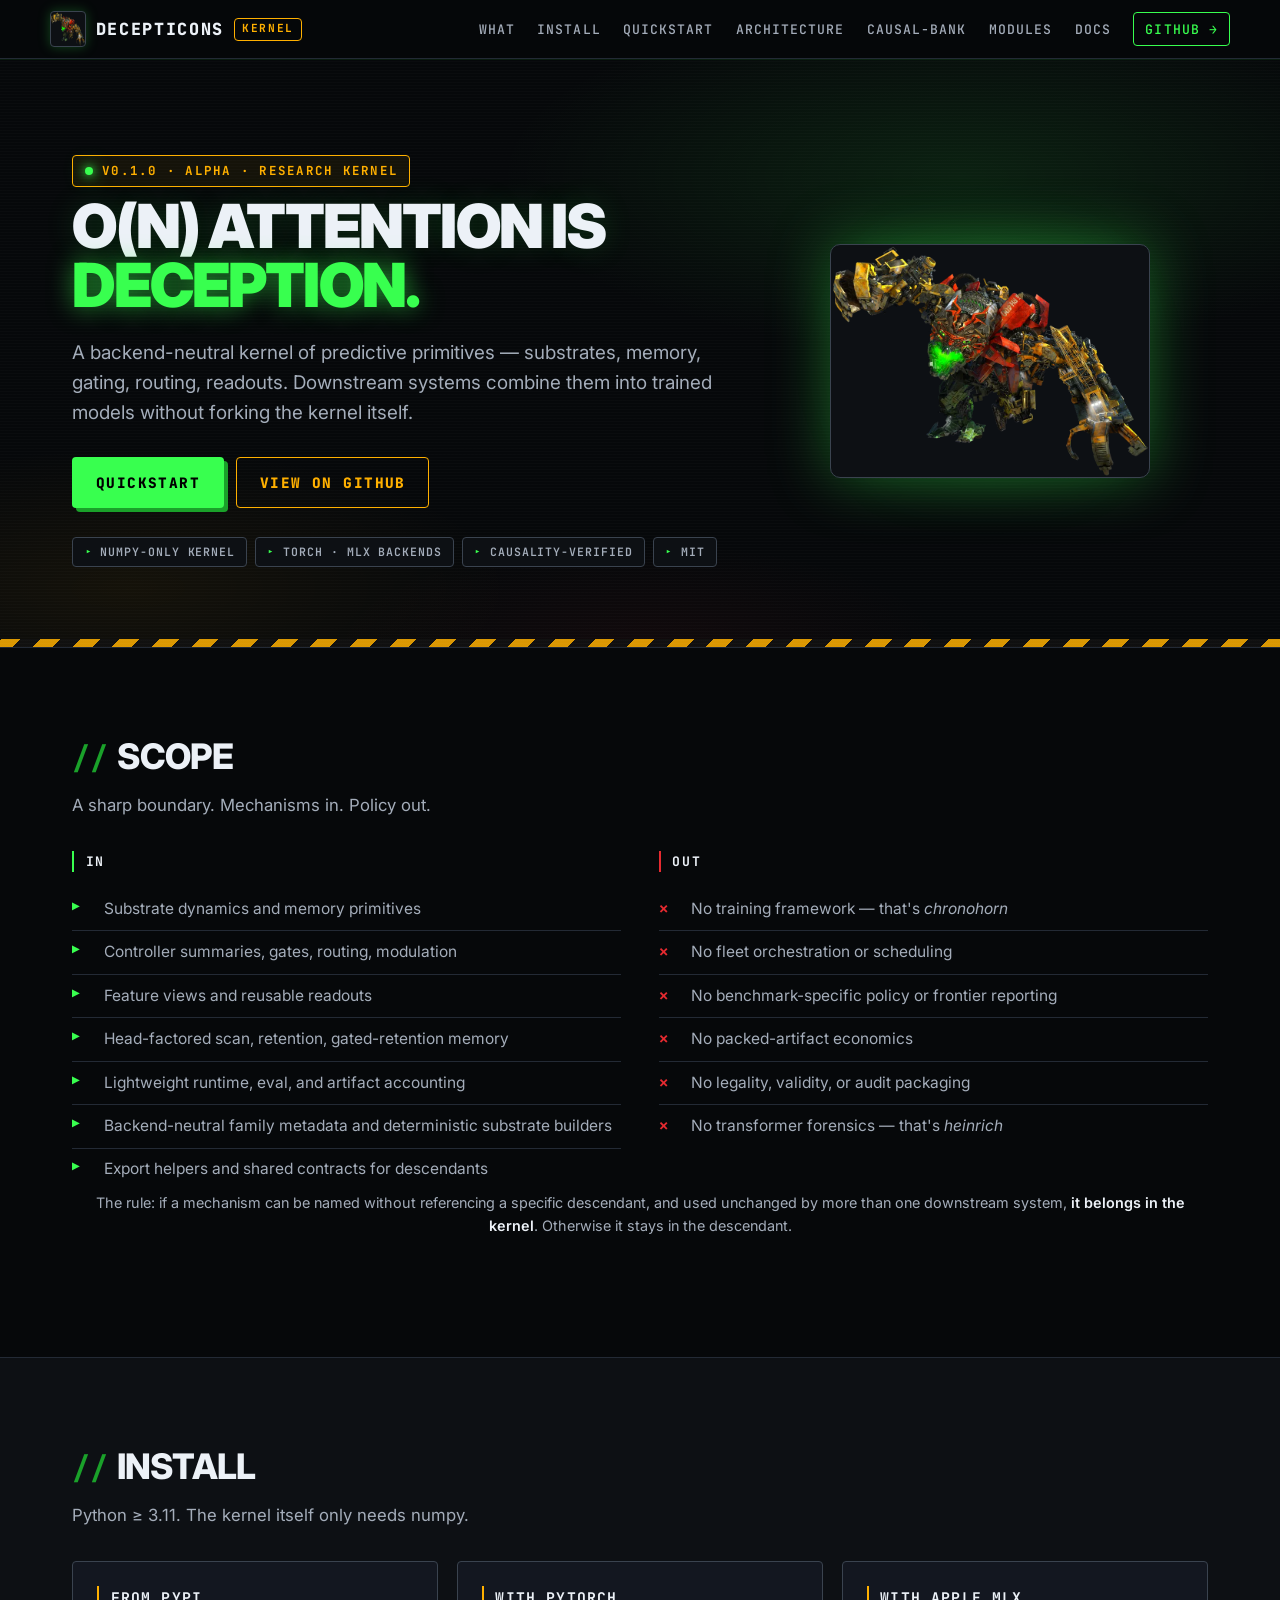
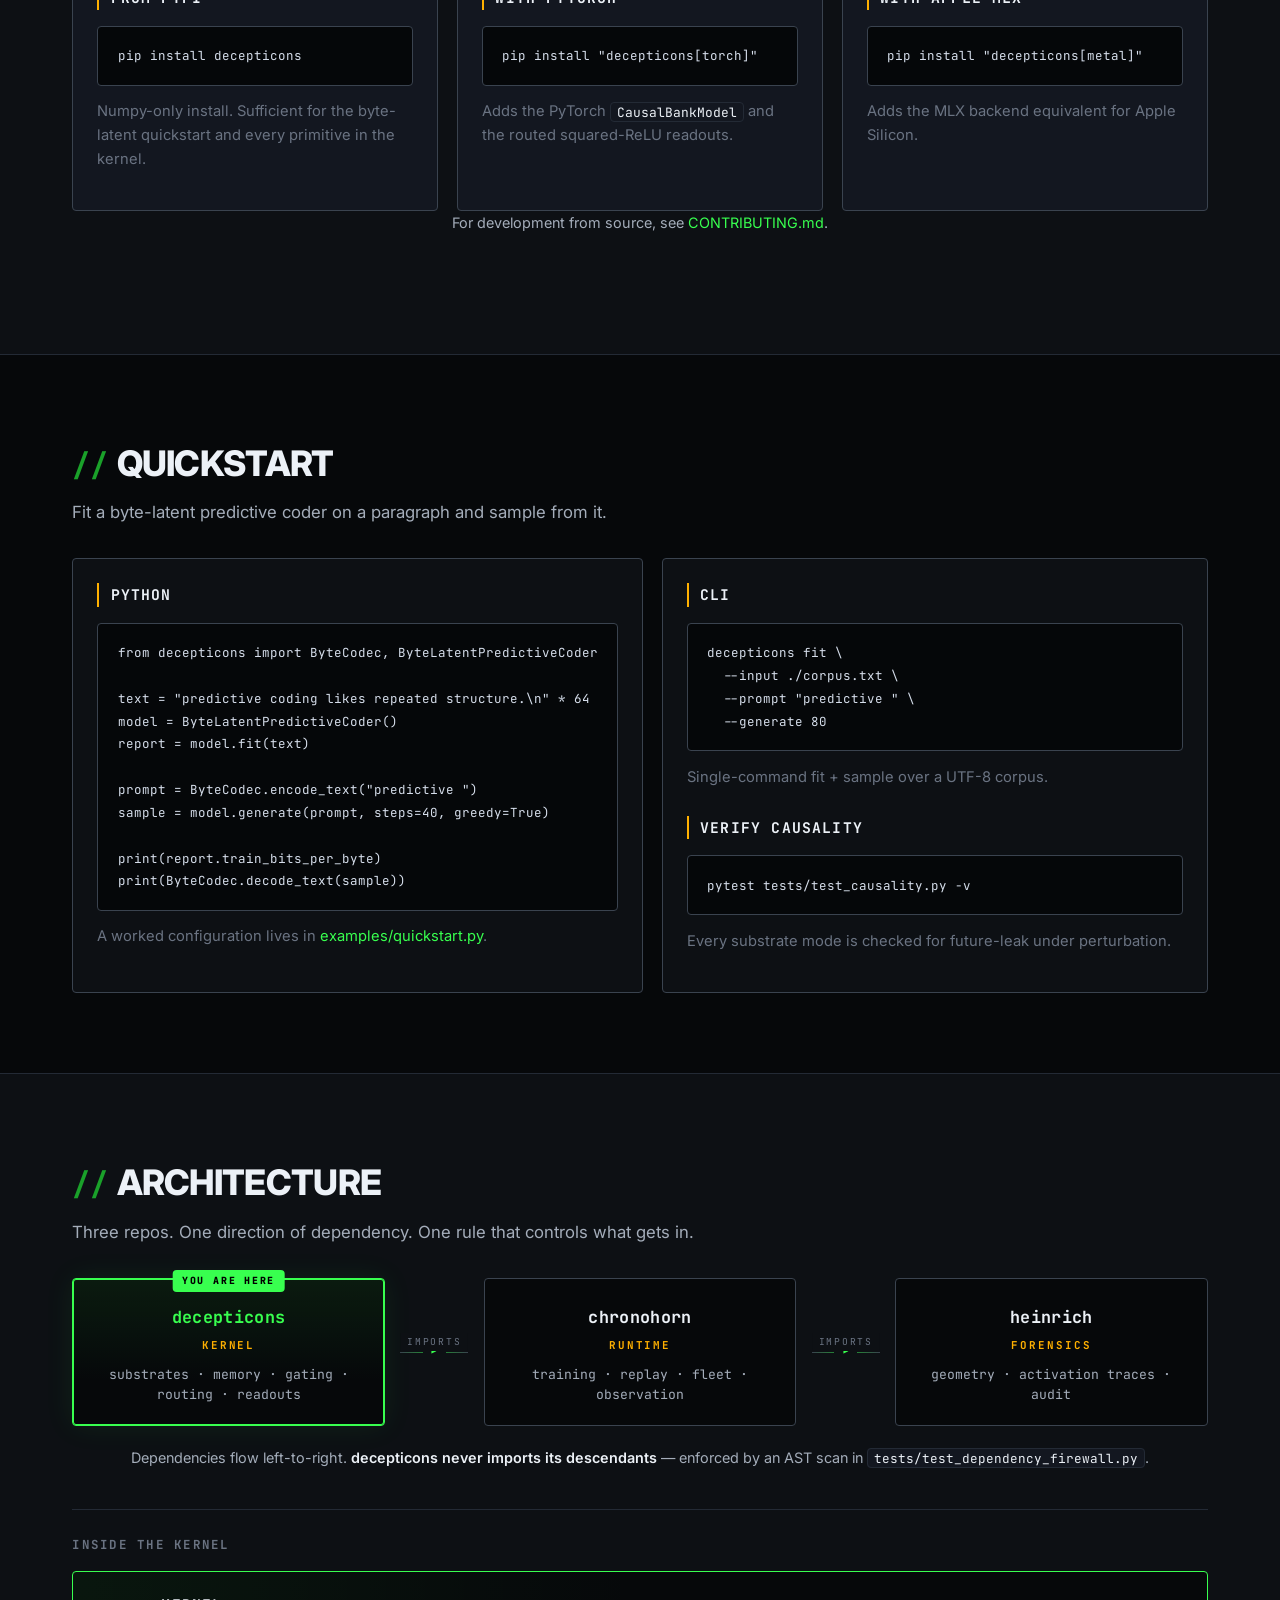
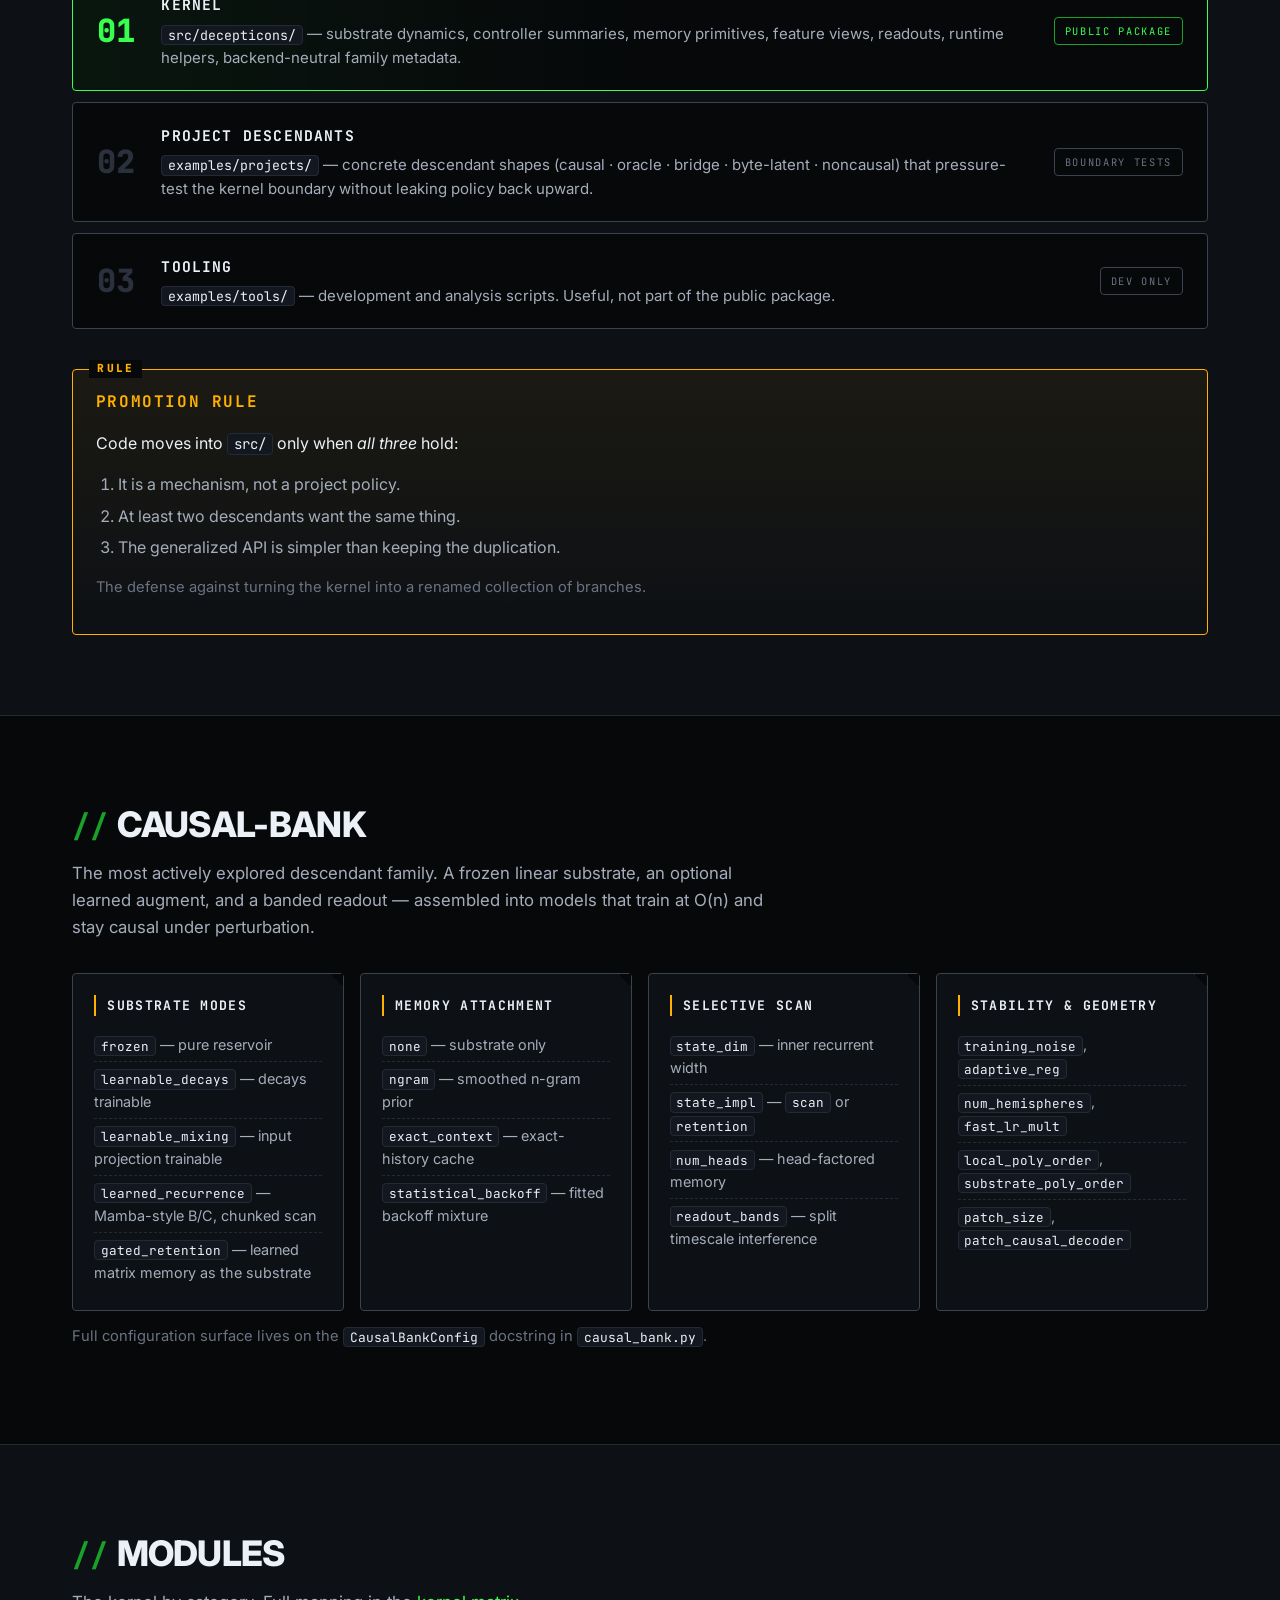
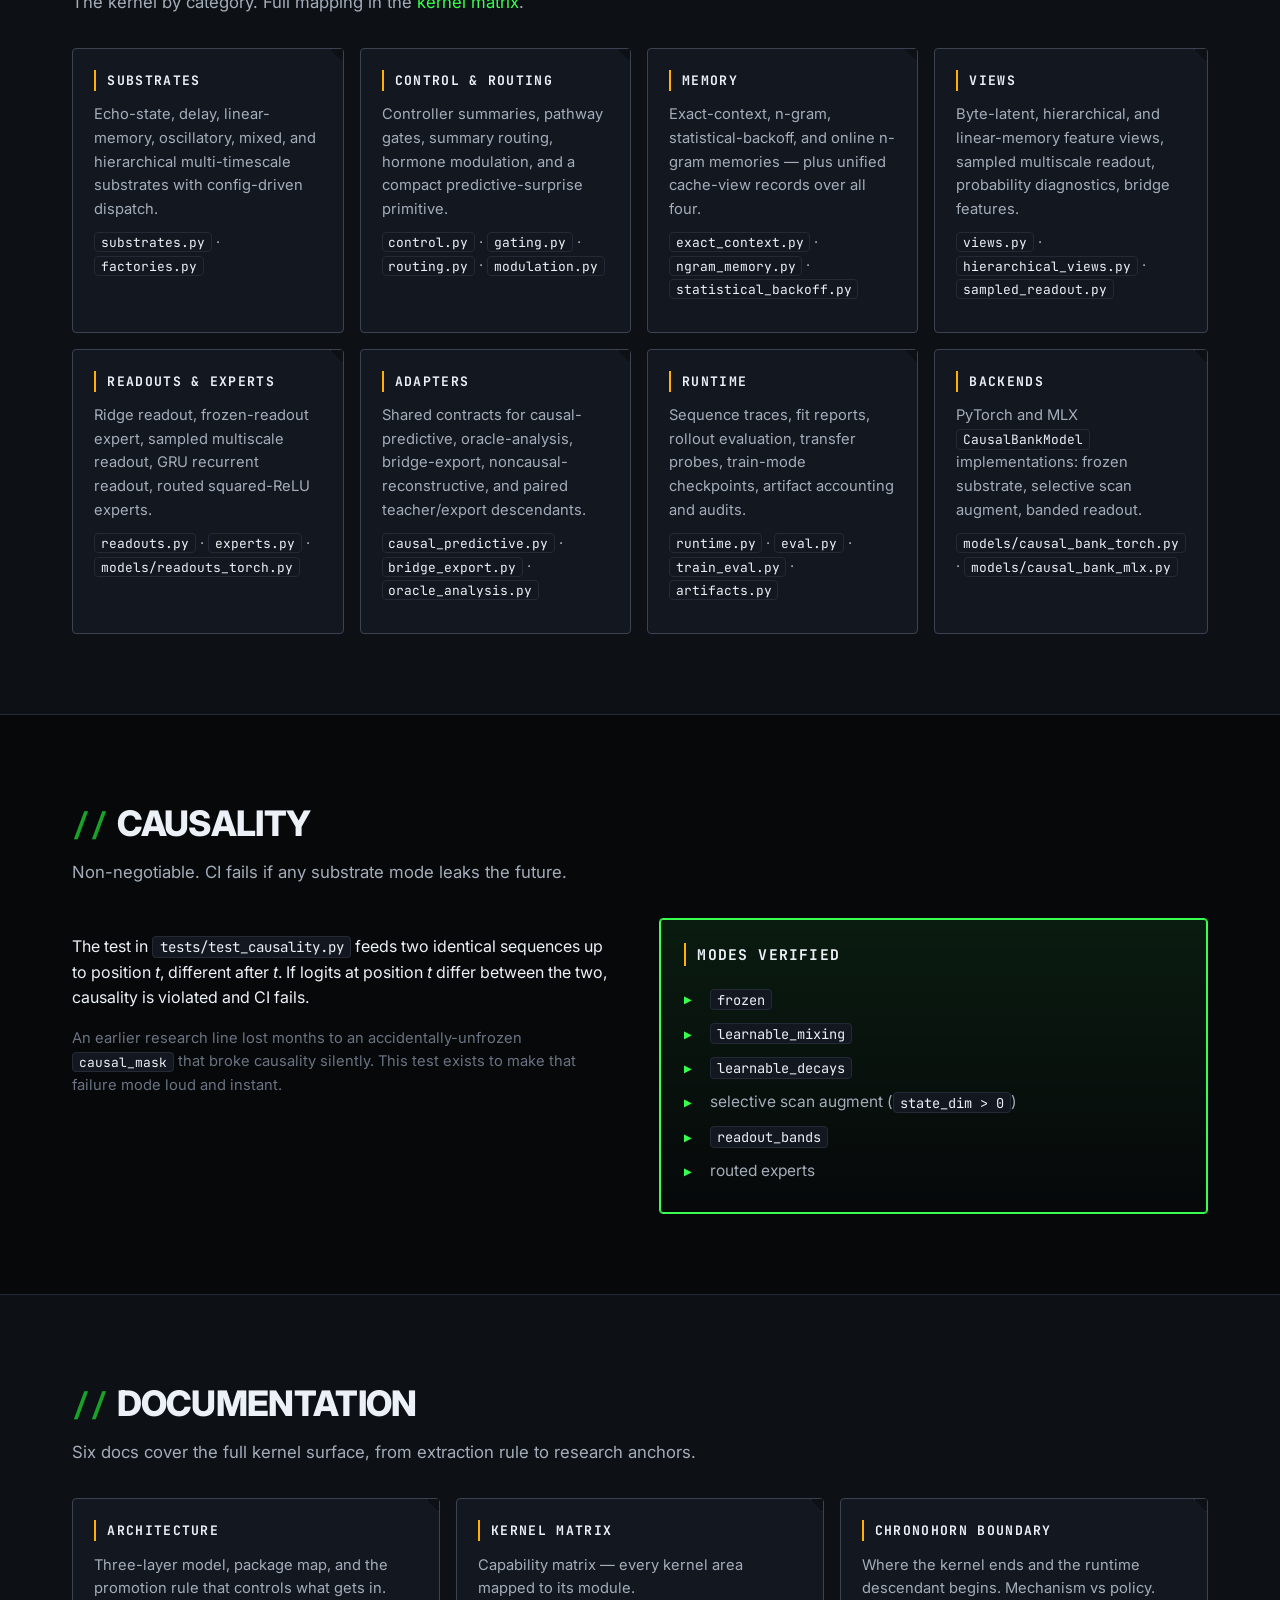
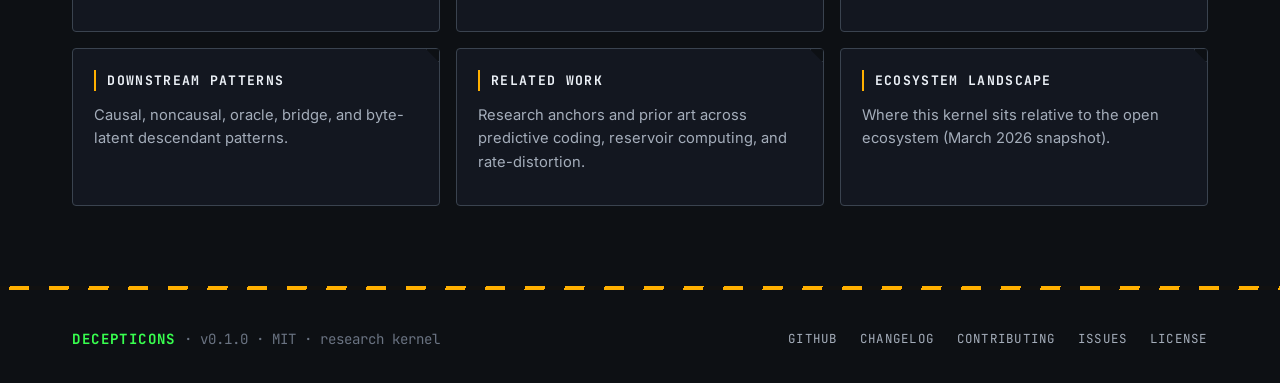
==== commit 110cc658: "chore(packaging): make README PyPI-friendly, lead with pip install, add MANIFEST The 0.1.0 release w" ====
--- a/site/index.html
+++ b/site/index.html
@@ -114,25 +114,25 @@
     <p class="lede-sm">Python ≥ 3.11. The kernel itself only needs numpy.</p>
     <div class="cards three">
       <div class="card">
-        <h3>From source</h3>
-<pre><code>git clone https://github.com/asuramaya/decepticons
-cd decepticons
-python3 -m venv .venv
-source .venv/bin/activate
-pip install -e .</code></pre>
-        <p class="muted">Once on PyPI: <code>pip install decepticons</code>.</p>
+        <h3>From PyPI</h3>
+<pre><code>pip install decepticons</code></pre>
+        <p class="muted">Numpy-only install. Sufficient for the byte-latent quickstart and every primitive in the kernel.</p>
       </div>
       <div class="card">
         <h3>With PyTorch</h3>
-<pre><code>pip install -e ".[torch]"</code></pre>
+<pre><code>pip install "decepticons[torch]"</code></pre>
         <p class="muted">Adds the PyTorch <code>CausalBankModel</code> and the routed squared-ReLU readouts.</p>
       </div>
       <div class="card">
         <h3>With Apple MLX</h3>
-<pre><code>pip install -e ".[metal]"</code></pre>
+<pre><code>pip install "decepticons[metal]"</code></pre>
         <p class="muted">Adds the MLX backend equivalent for Apple Silicon.</p>
       </div>
     </div>
+    <p class="caption">
+      For development from source, see
+      <a href="https://github.com/asuramaya/decepticons/blob/main/CONTRIBUTING.md">CONTRIBUTING.md</a>.
+    </p>
   </div>
 </section>
 
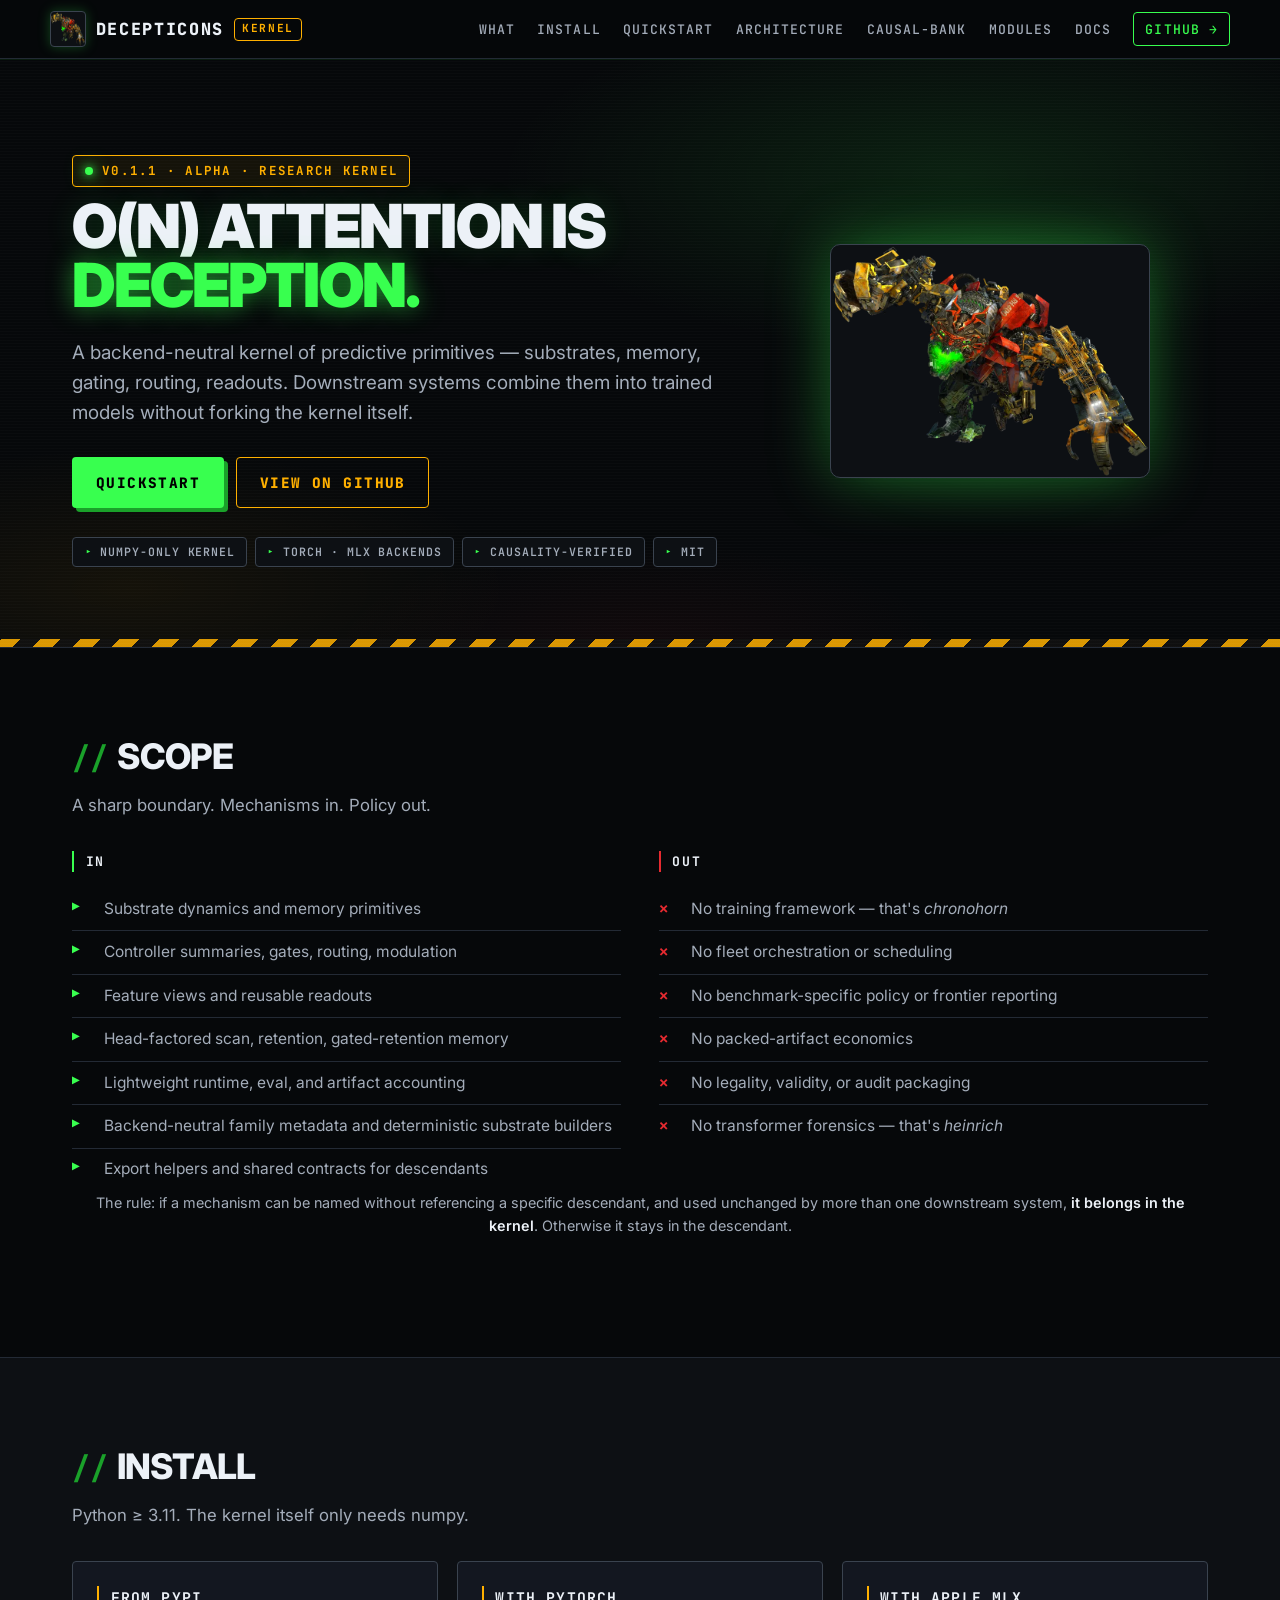
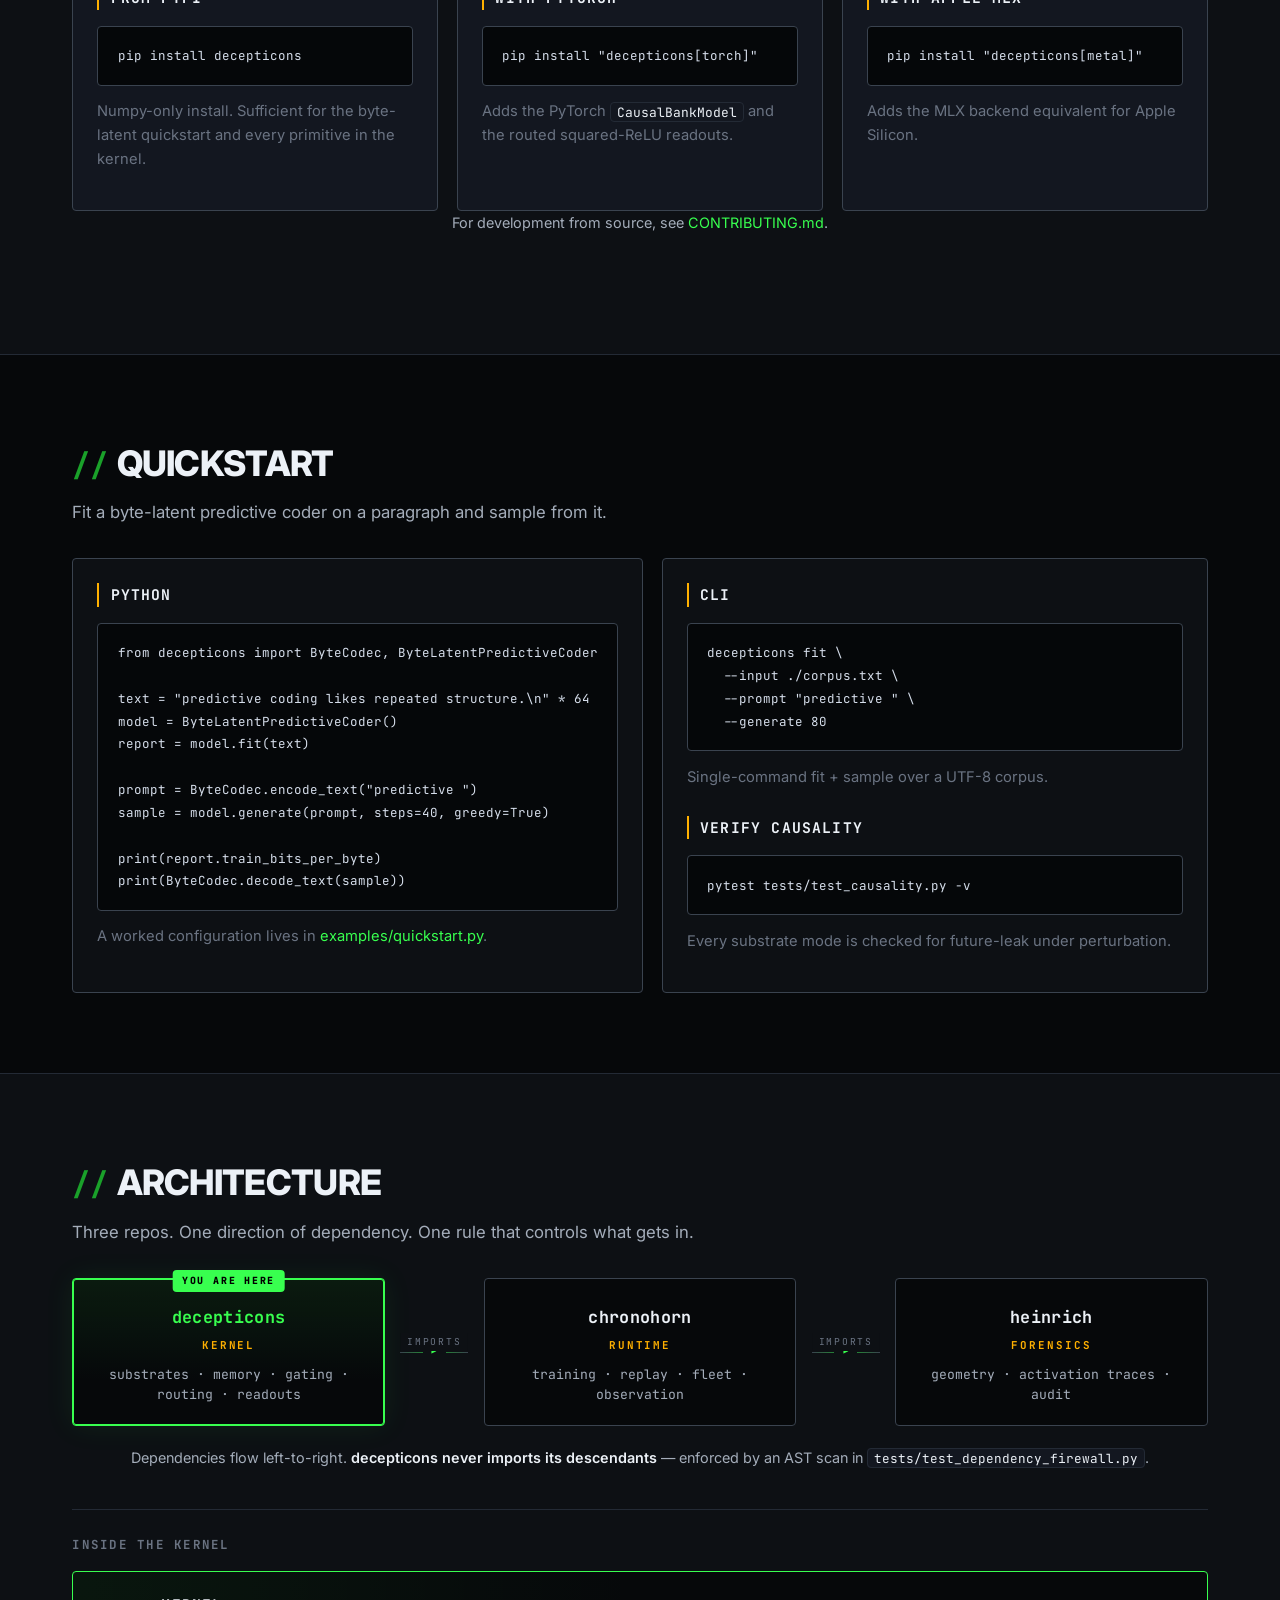
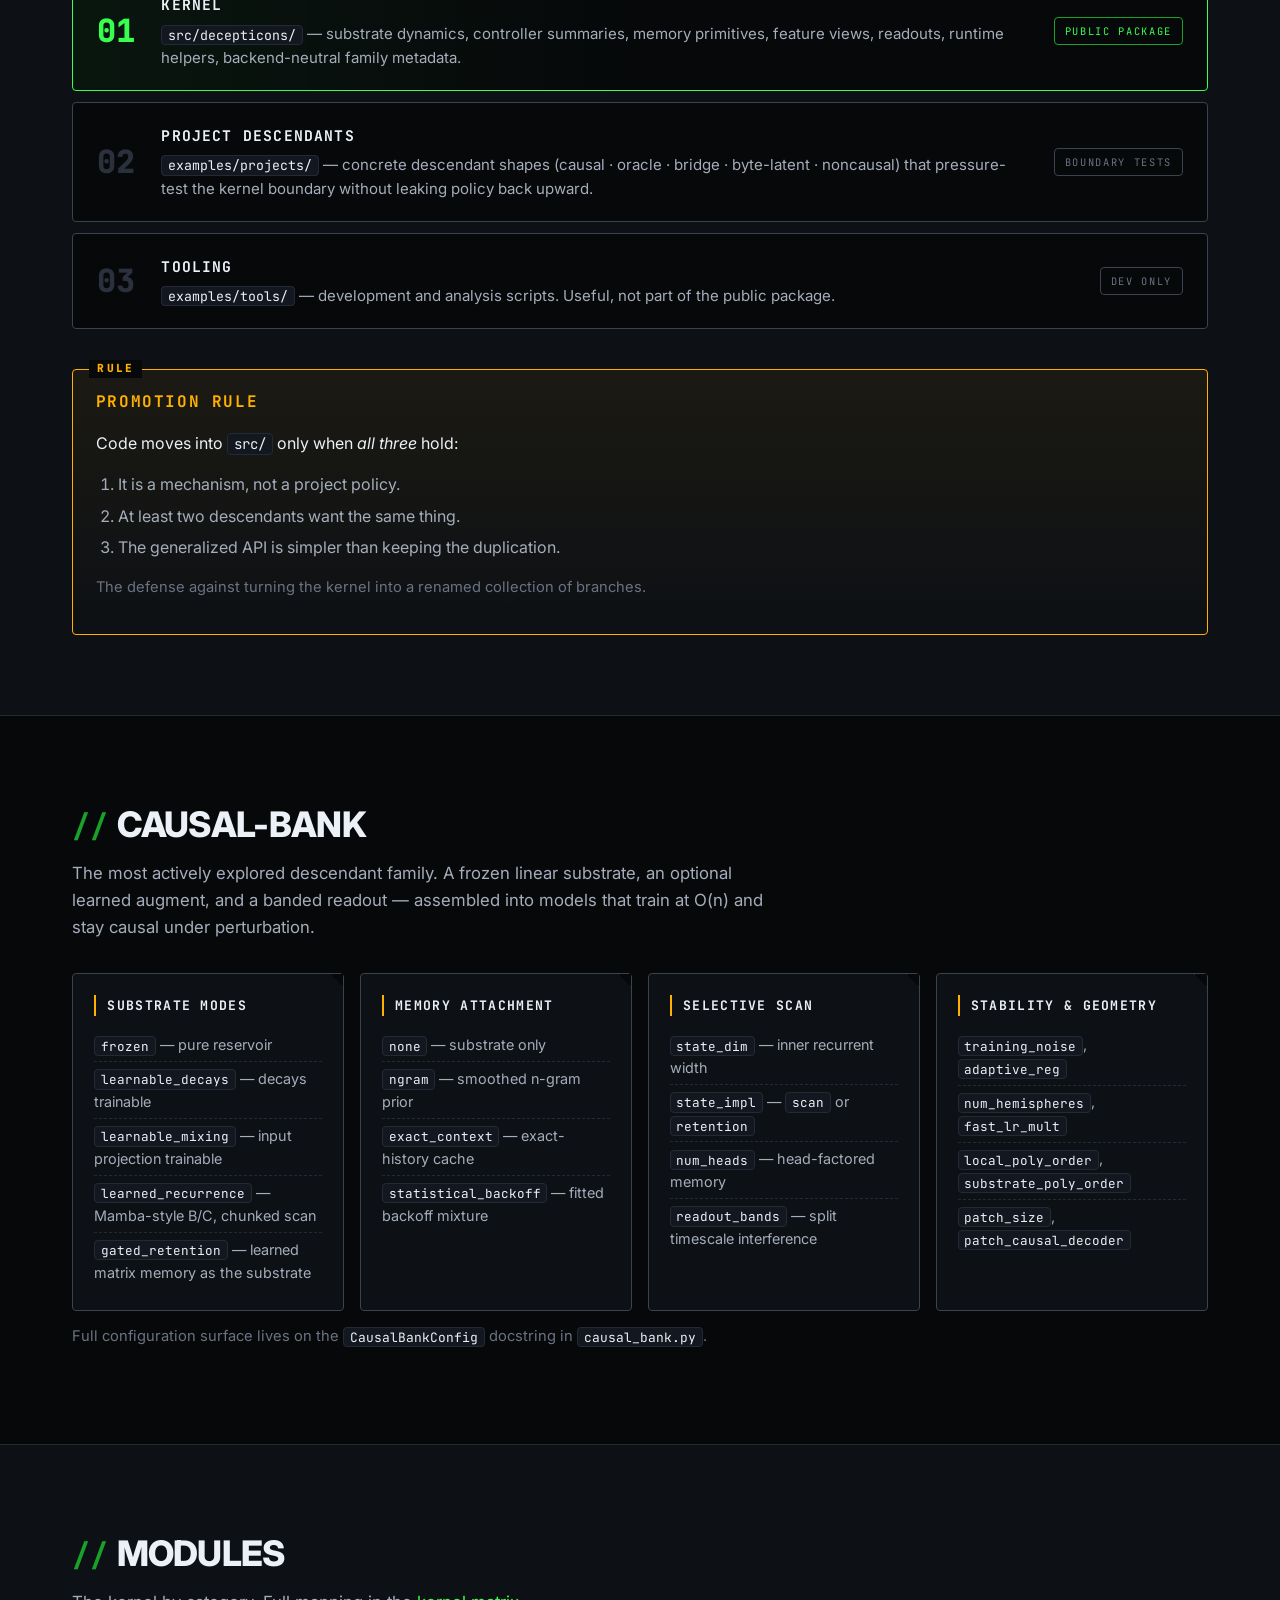
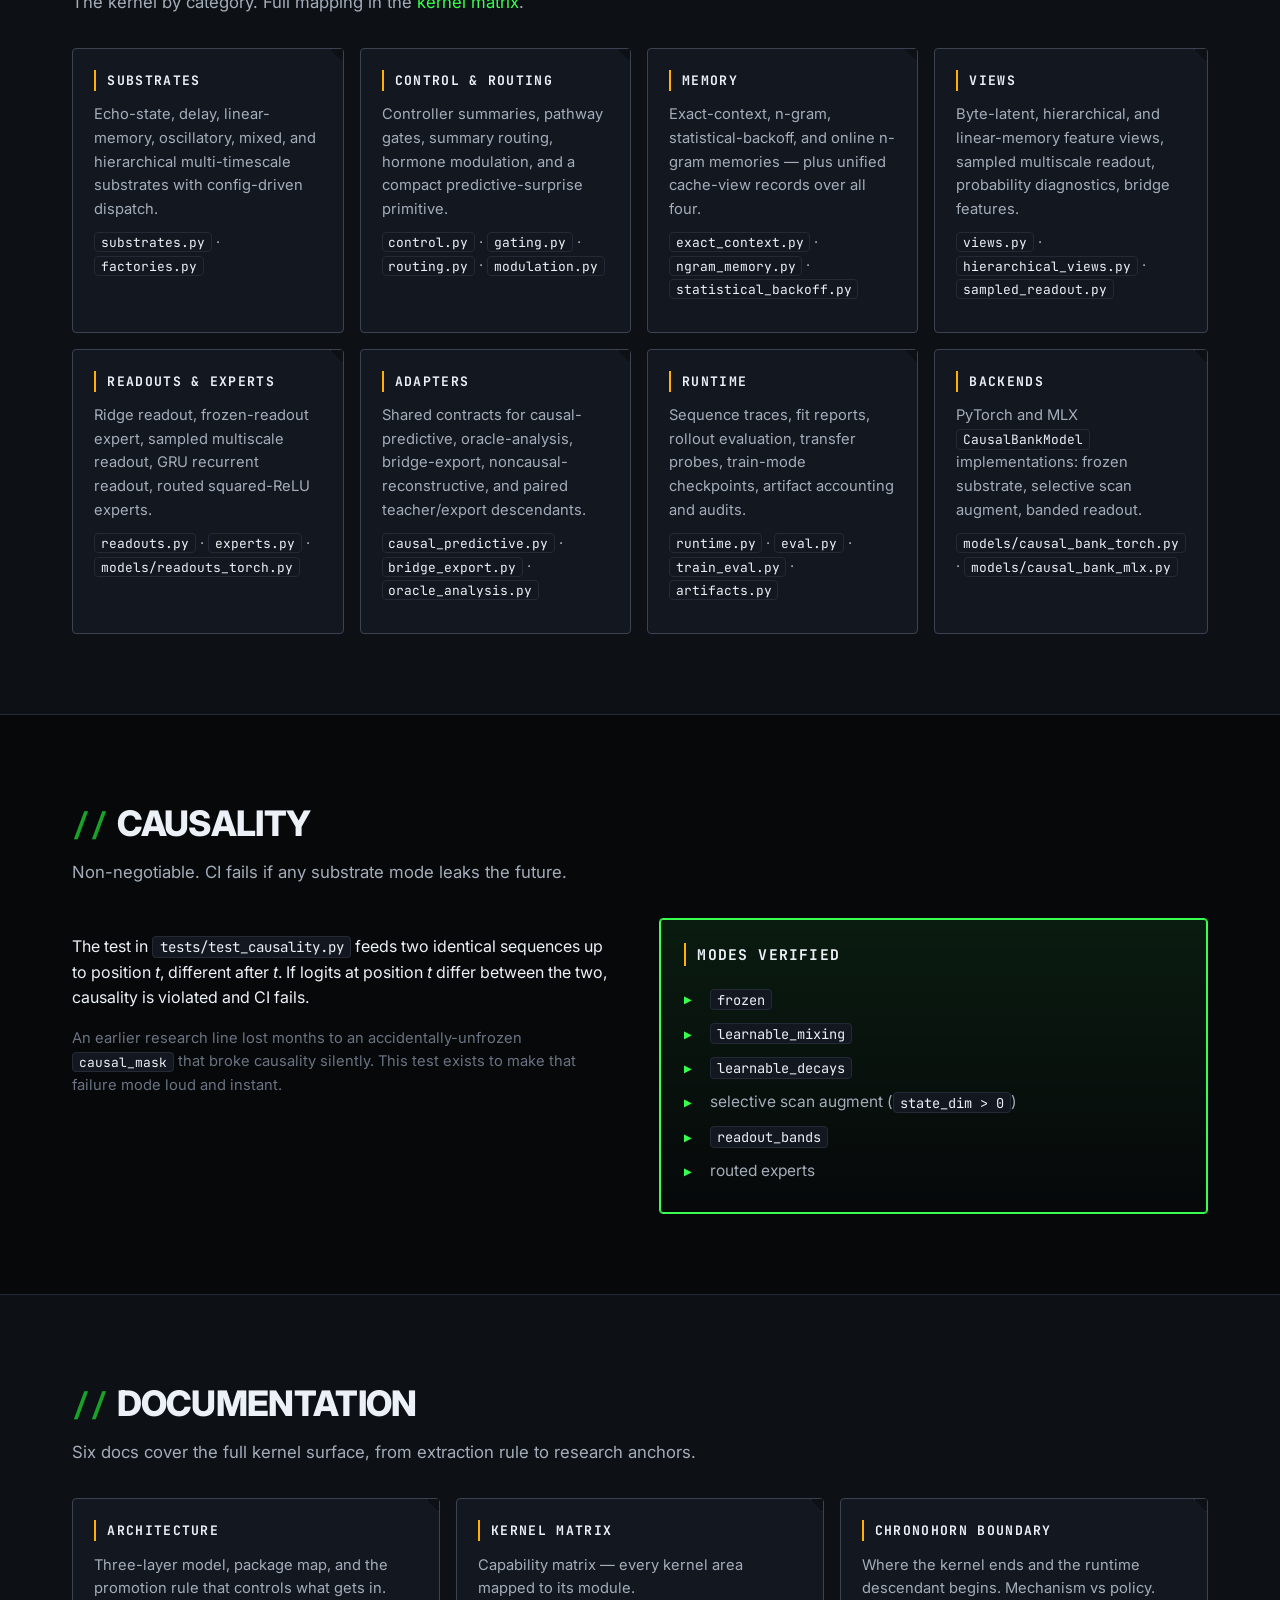
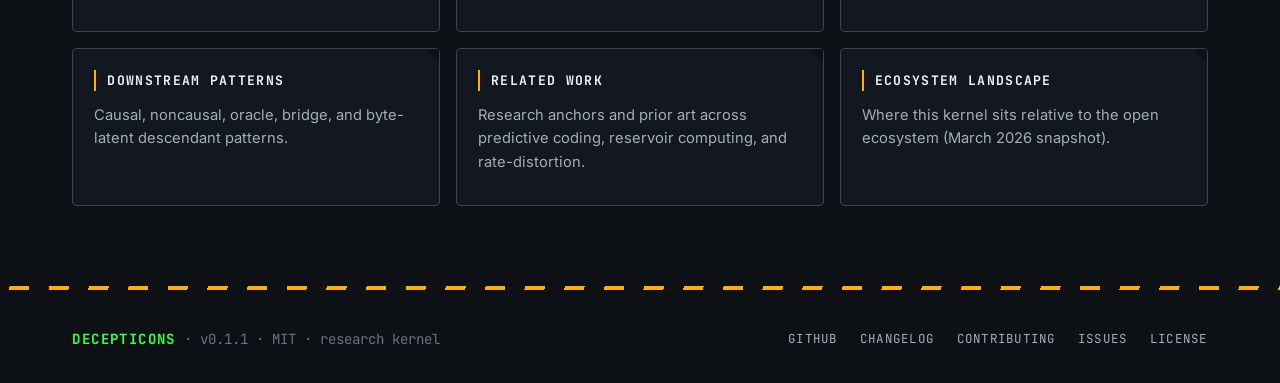
==== commit b82e689c: "chore(release): v0.1.1" ====
--- a/site/index.html
+++ b/site/index.html
@@ -48,7 +48,7 @@
 <section id="top" class="hero">
   <div class="wrap hero-inner">
     <div class="hero-text">
-      <p class="kicker"><span class="dot"></span> v0.1.0 · alpha · research kernel</p>
+      <p class="kicker"><span class="dot"></span> v0.1.1 · alpha · research kernel</p>
       <h1>O(n) attention is <span class="accent">deception.</span></h1>
       <p class="lede">
         A backend-neutral kernel of predictive primitives — substrates, memory, gating, routing, readouts.
@@ -411,7 +411,7 @@
 <footer class="foot">
   <div class="wrap foot-inner">
     <div>
-      <strong>decepticons</strong> · v0.1.0 · MIT · research kernel
+      <strong>decepticons</strong> · v0.1.1 · MIT · research kernel
     </div>
     <div class="foot-links">
       <a href="https://github.com/asuramaya/decepticons">GitHub</a>
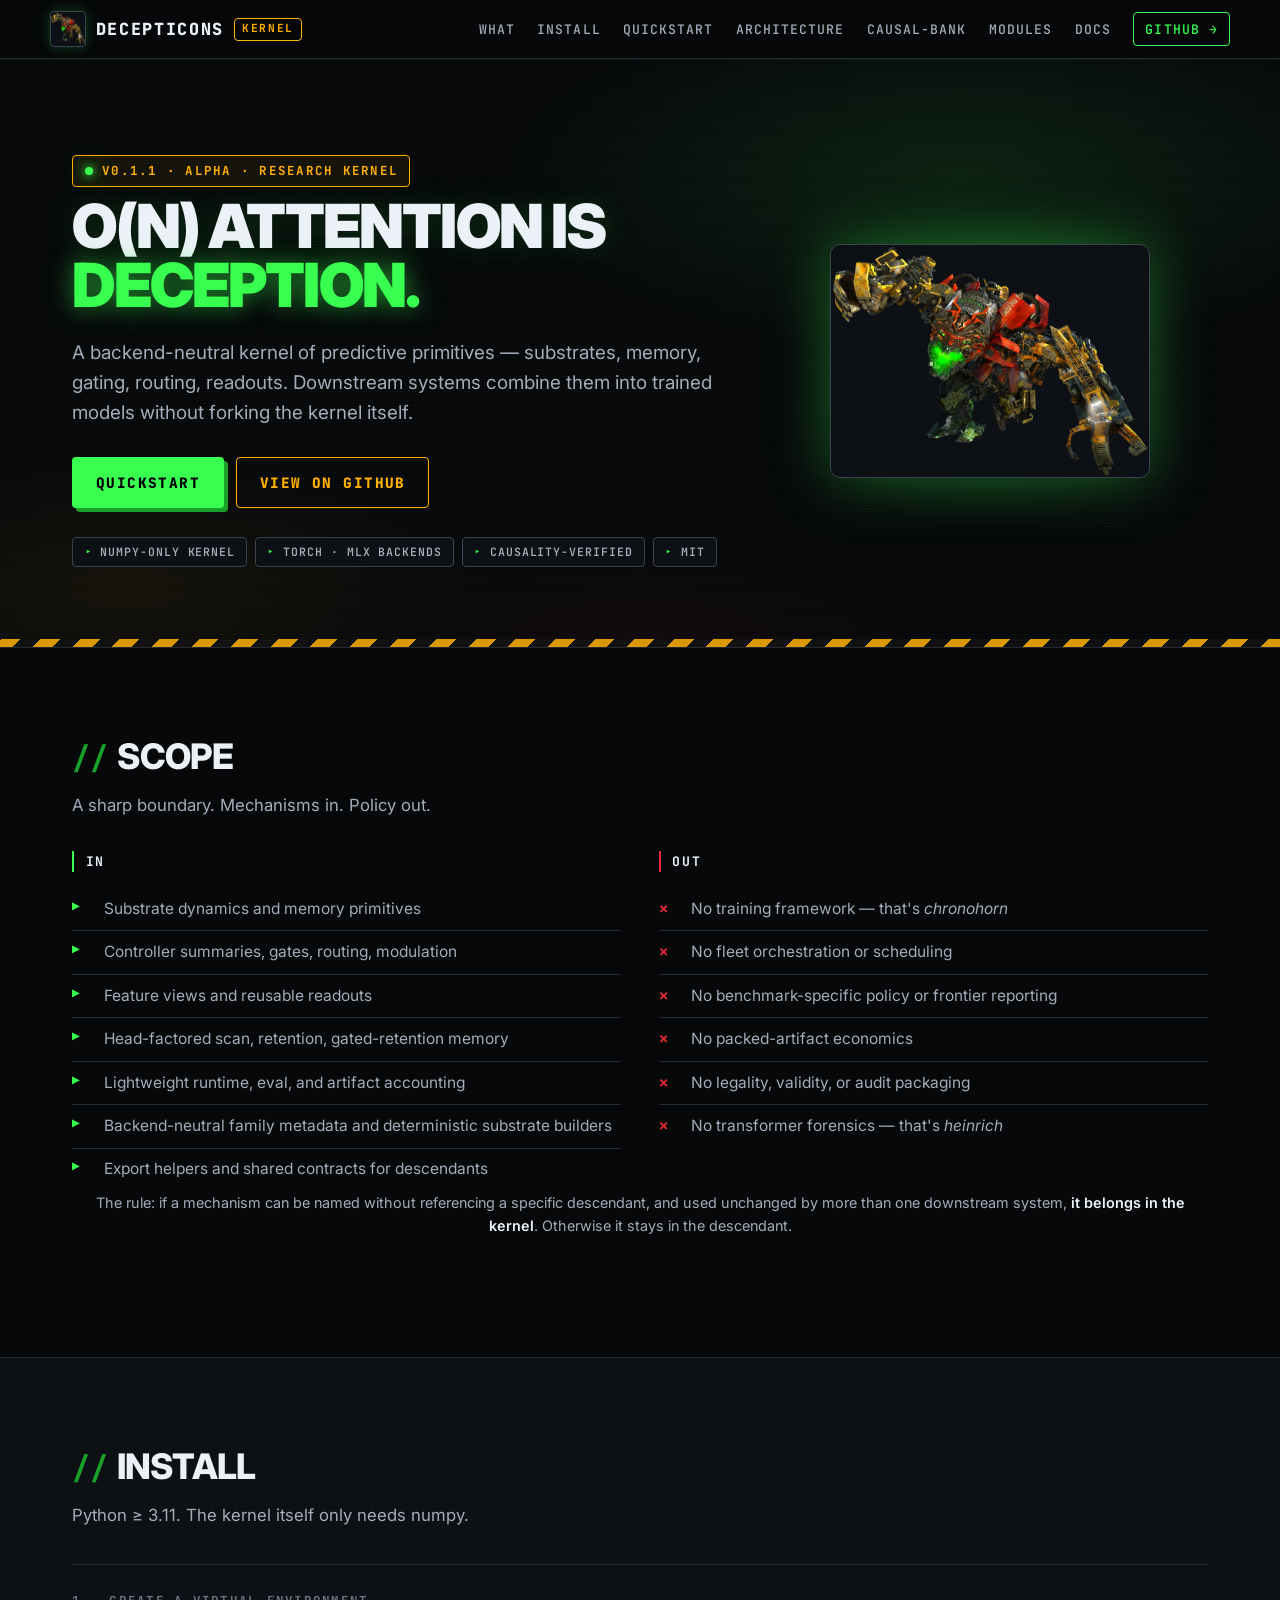
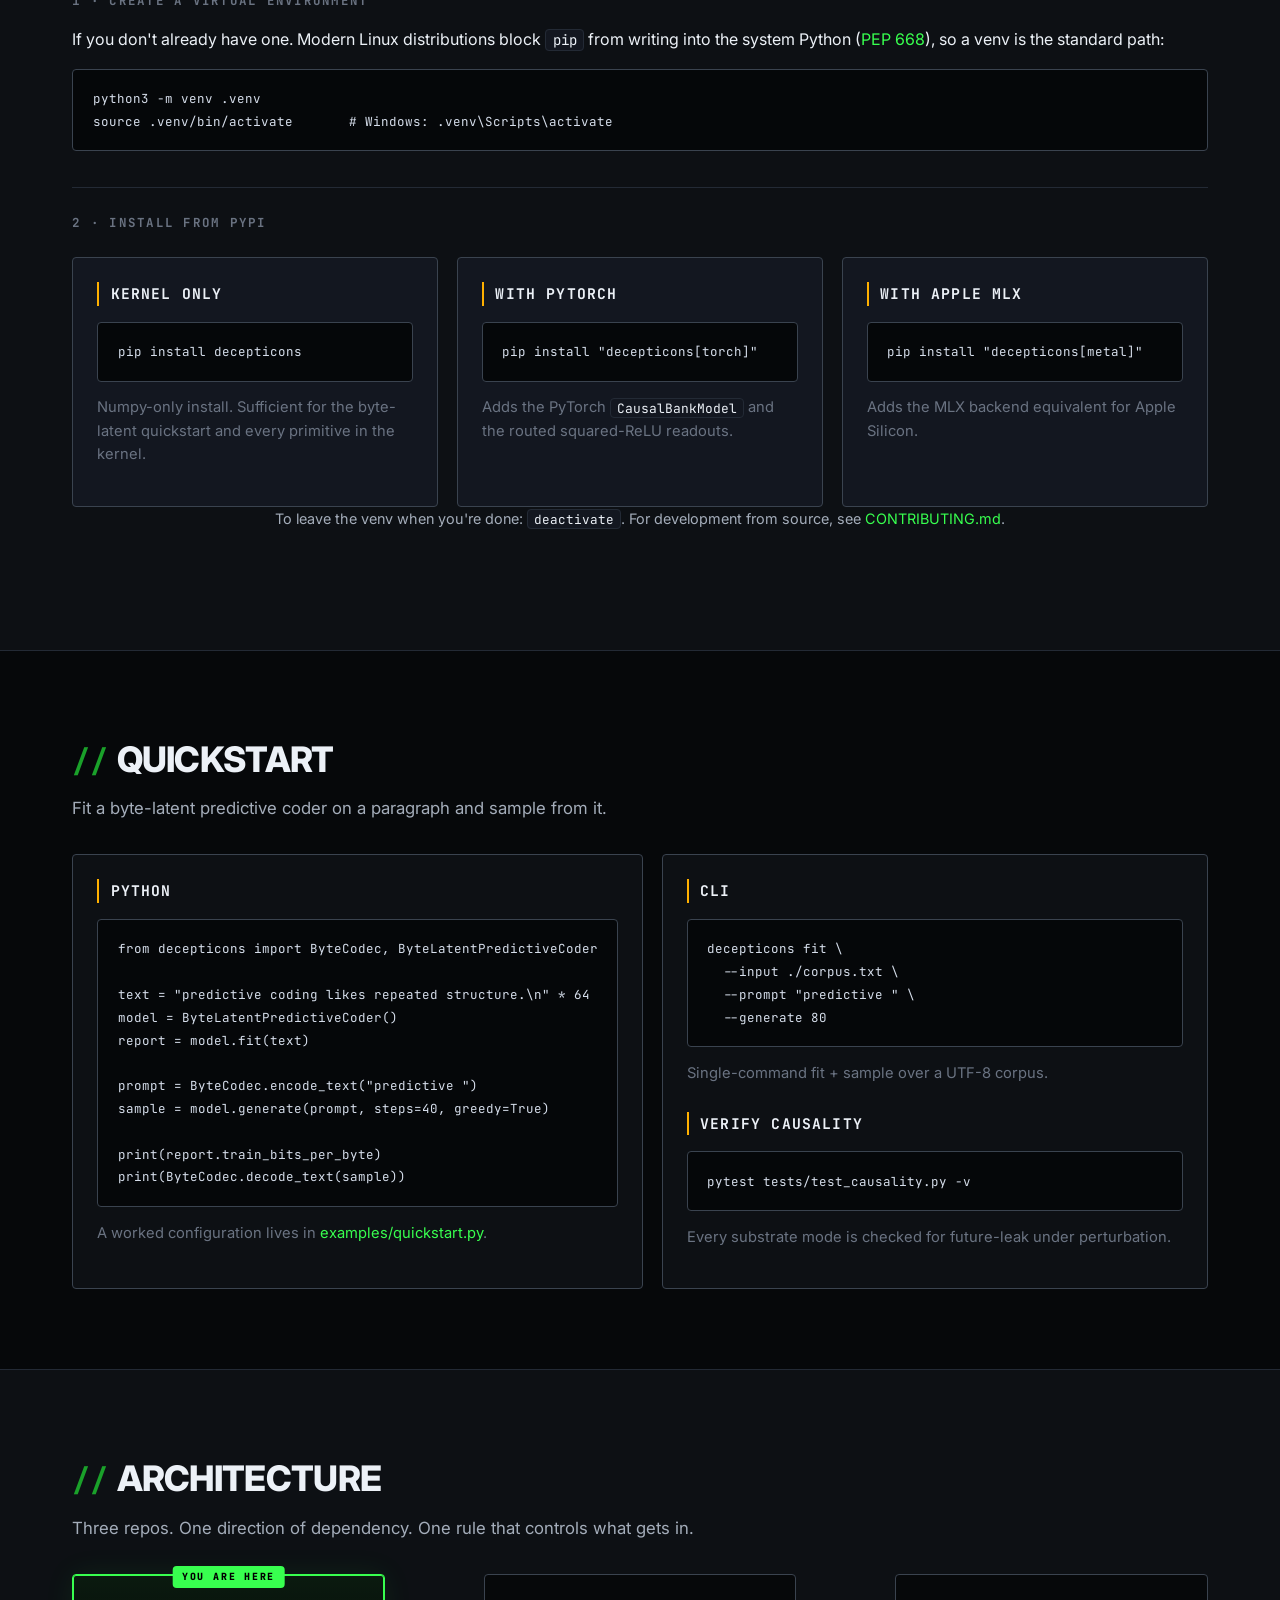
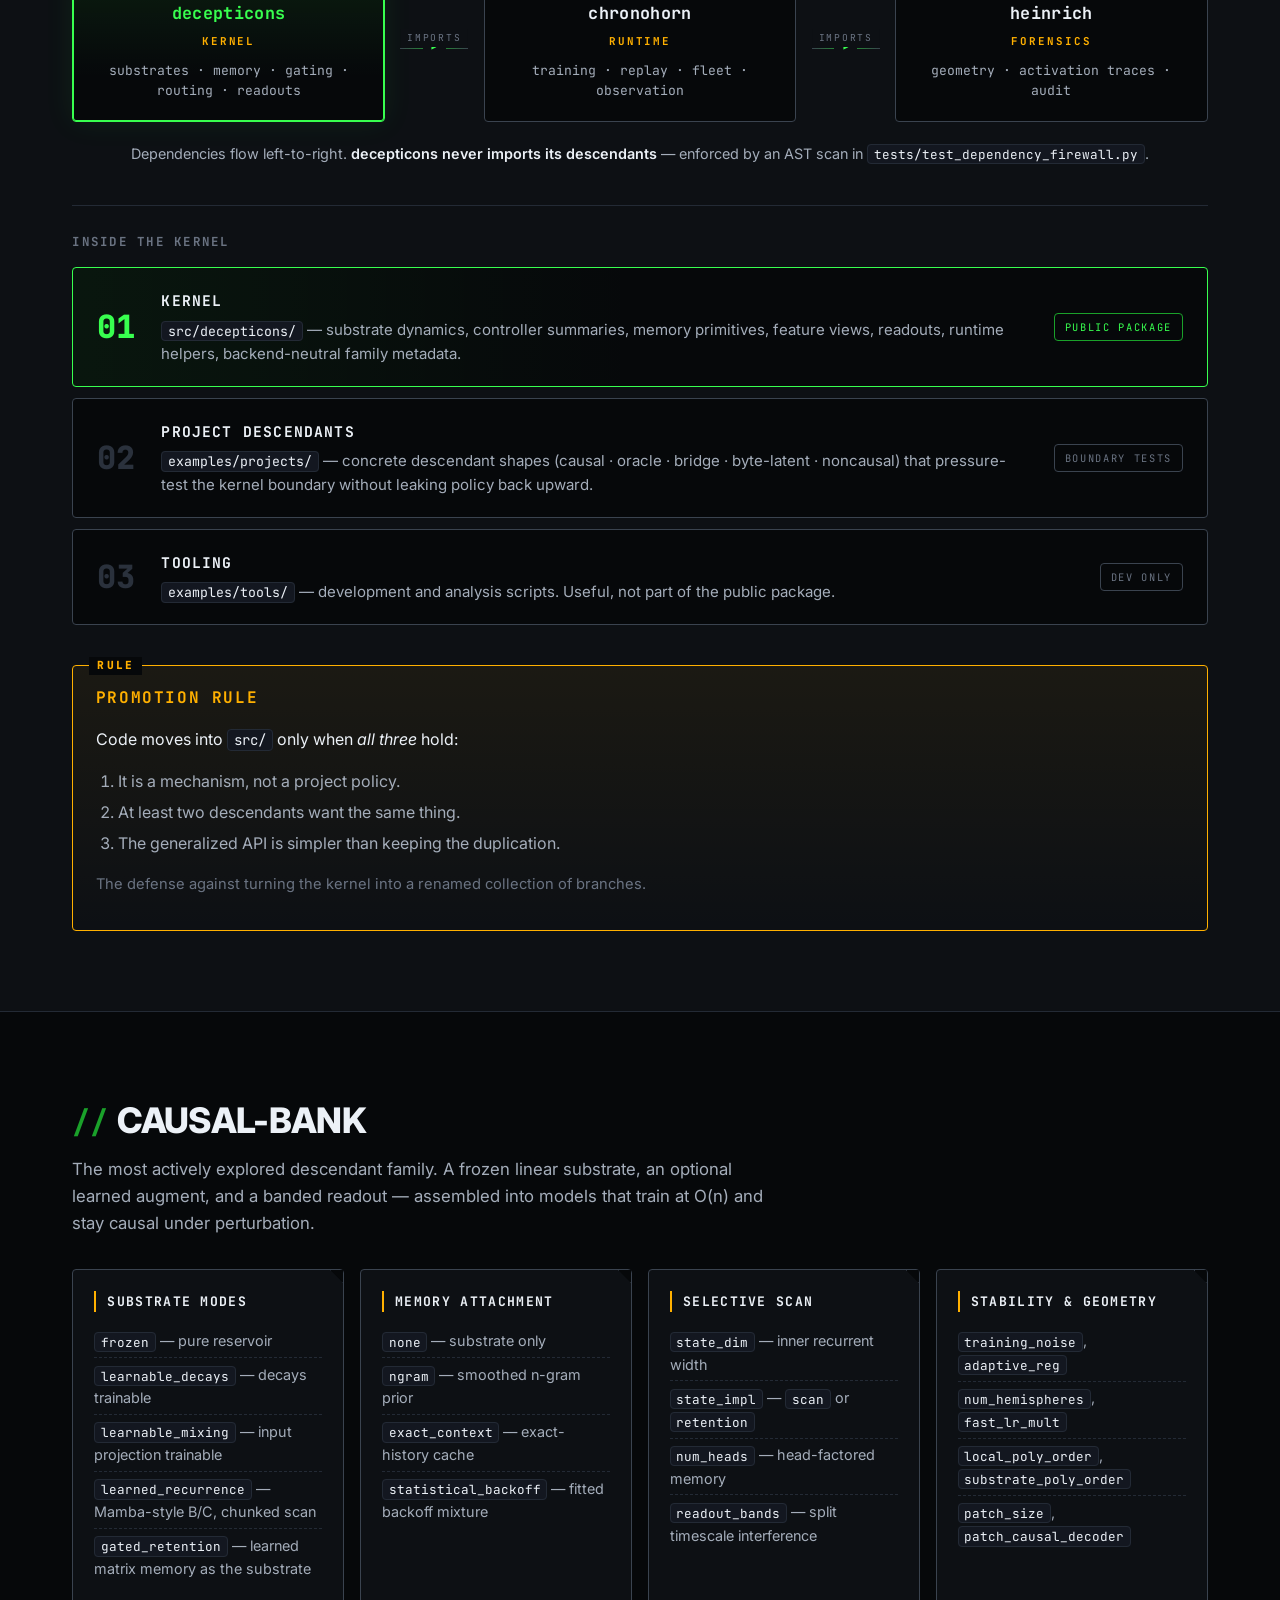
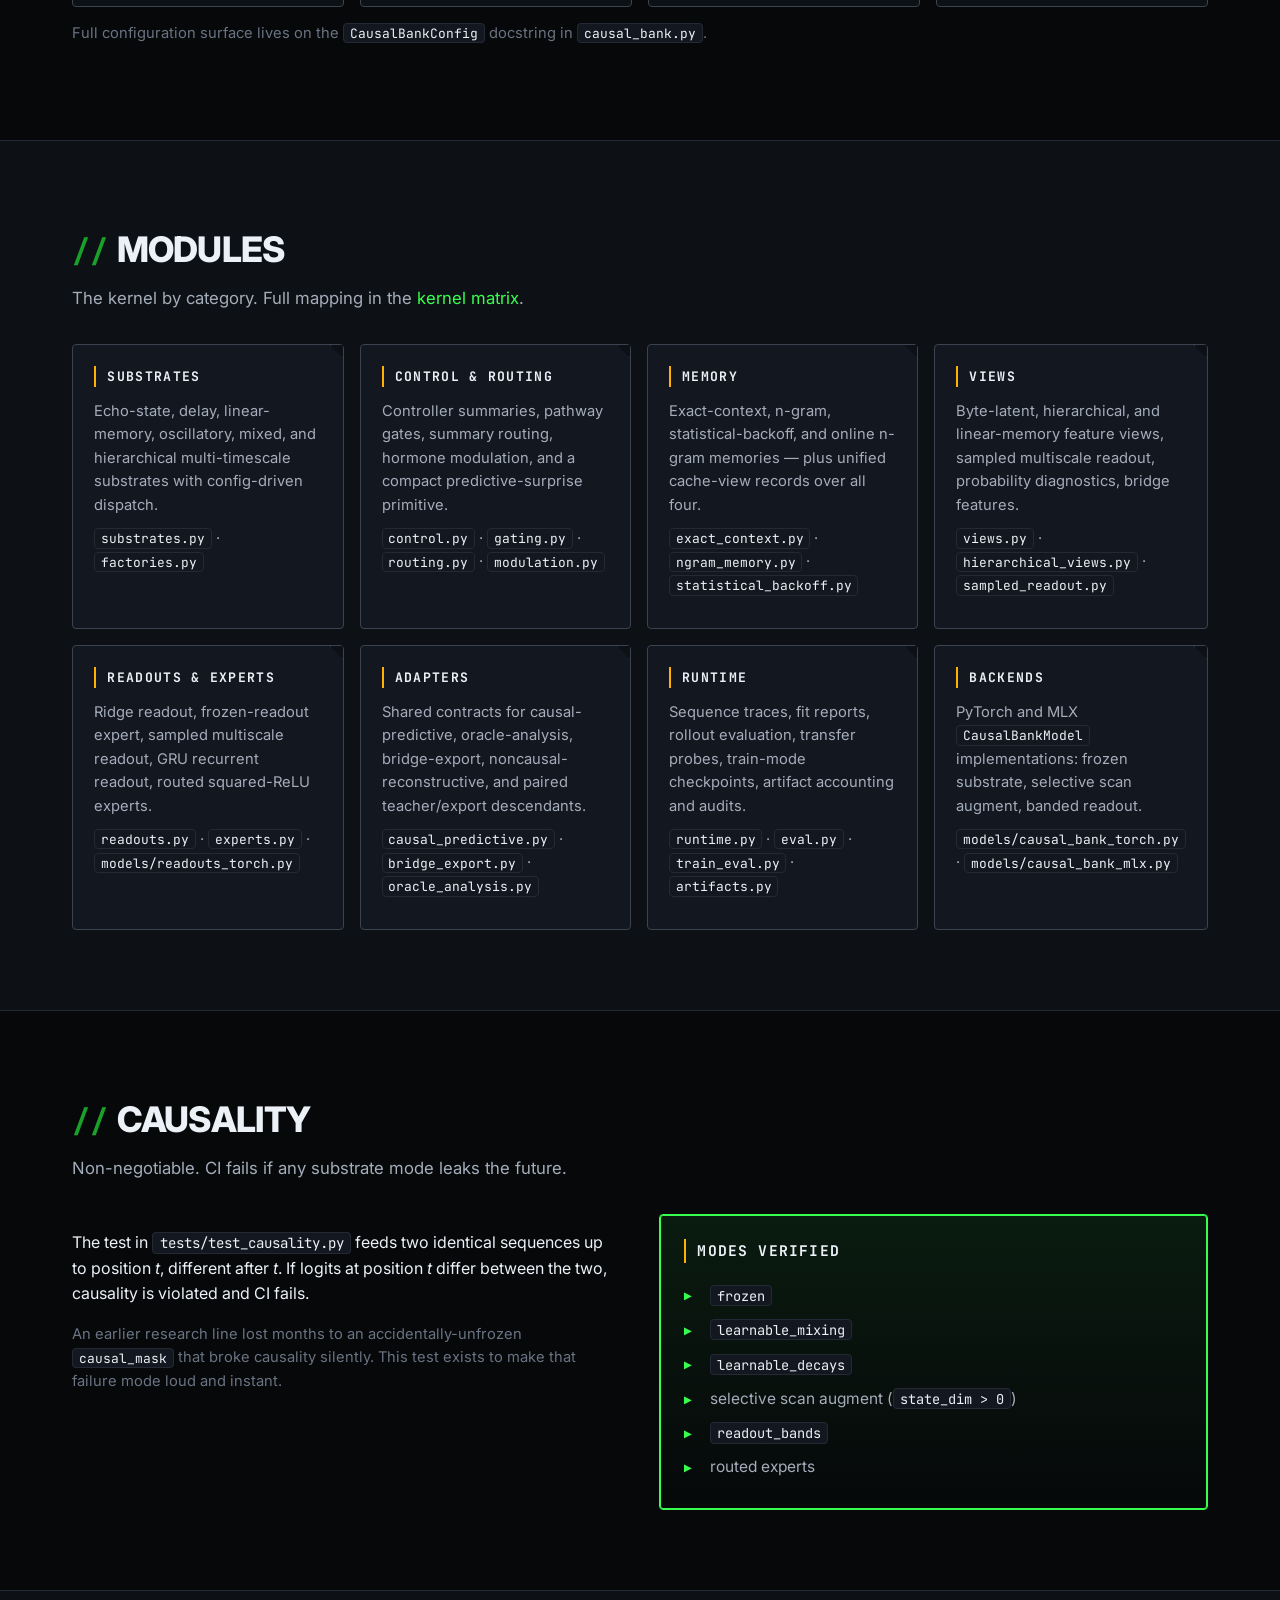
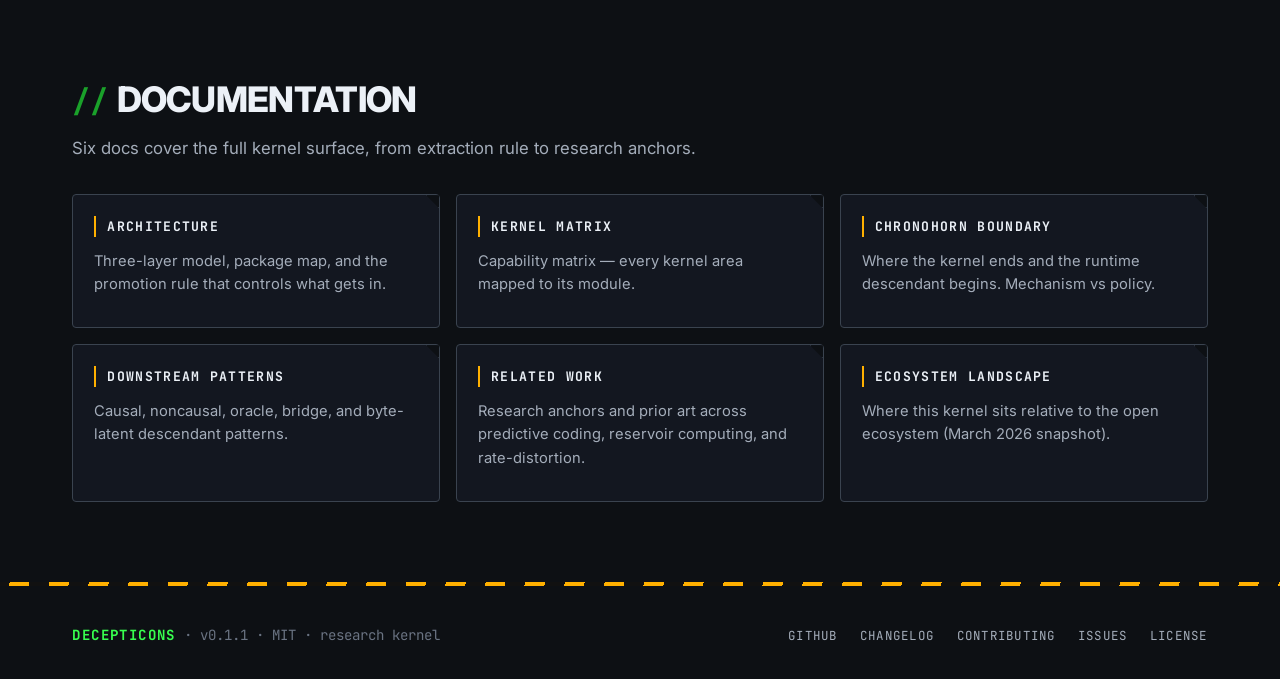
==== commit 6082b214: "docs(install): lead with explicit venv setup, link PEP 668 The implicit "pip install decepticons" re" ====
--- a/site/index.html
+++ b/site/index.html
@@ -112,9 +112,20 @@
   <div class="wrap">
     <h2>Install</h2>
     <p class="lede-sm">Python ≥ 3.11. The kernel itself only needs numpy.</p>
+
+    <h3 class="sub">1 · Create a virtual environment</h3>
+    <p>
+      If you don't already have one. Modern Linux distributions block <code>pip</code> from
+      writing into the system Python (<a href="https://peps.python.org/pep-0668/">PEP 668</a>),
+      so a venv is the standard path:
+    </p>
+<pre><code class="lang-bash">python3 -m venv .venv
+source .venv/bin/activate       # Windows: .venv\Scripts\activate</code></pre>
+
+    <h3 class="sub">2 · Install from PyPI</h3>
     <div class="cards three">
       <div class="card">
-        <h3>From PyPI</h3>
+        <h3>Kernel only</h3>
 <pre><code>pip install decepticons</code></pre>
         <p class="muted">Numpy-only install. Sufficient for the byte-latent quickstart and every primitive in the kernel.</p>
       </div>
@@ -129,7 +140,9 @@
         <p class="muted">Adds the MLX backend equivalent for Apple Silicon.</p>
       </div>
     </div>
+
     <p class="caption">
+      To leave the venv when you're done: <code>deactivate</code>.
       For development from source, see
       <a href="https://github.com/asuramaya/decepticons/blob/main/CONTRIBUTING.md">CONTRIBUTING.md</a>.
     </p>
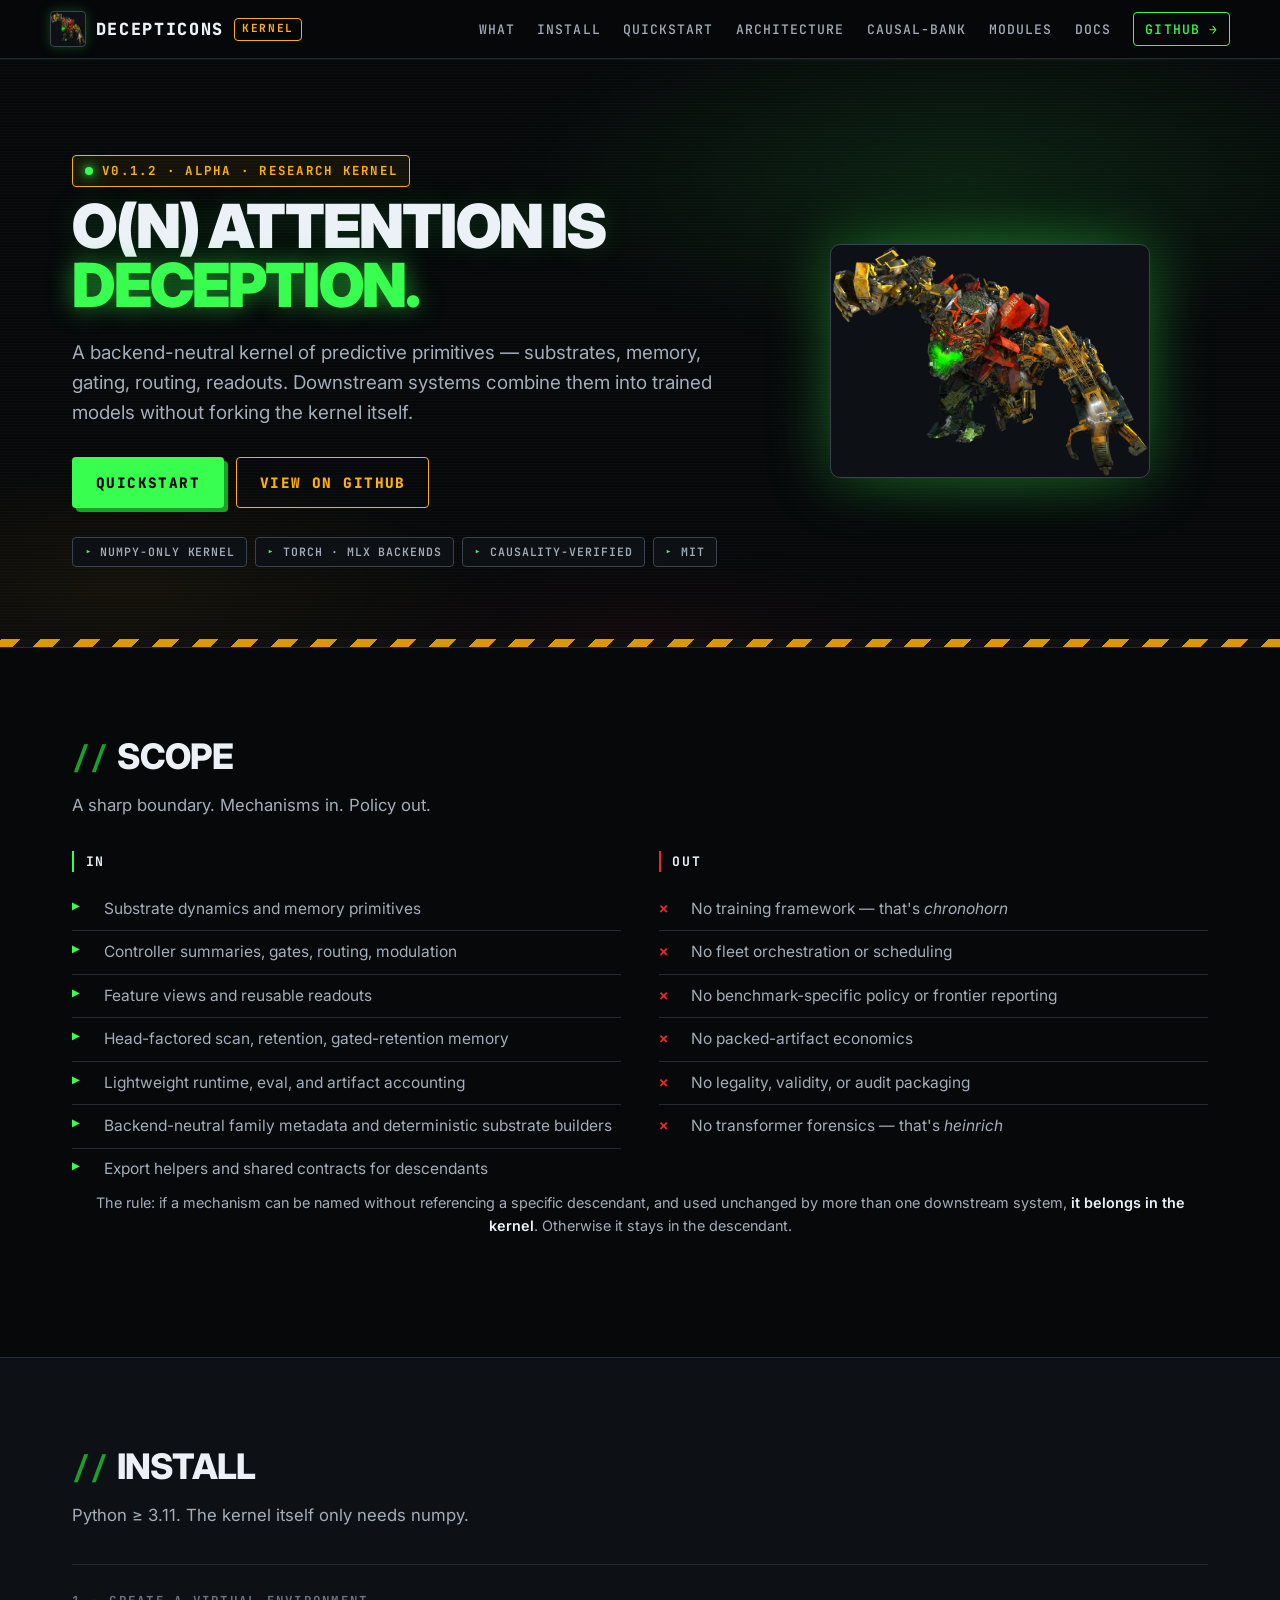
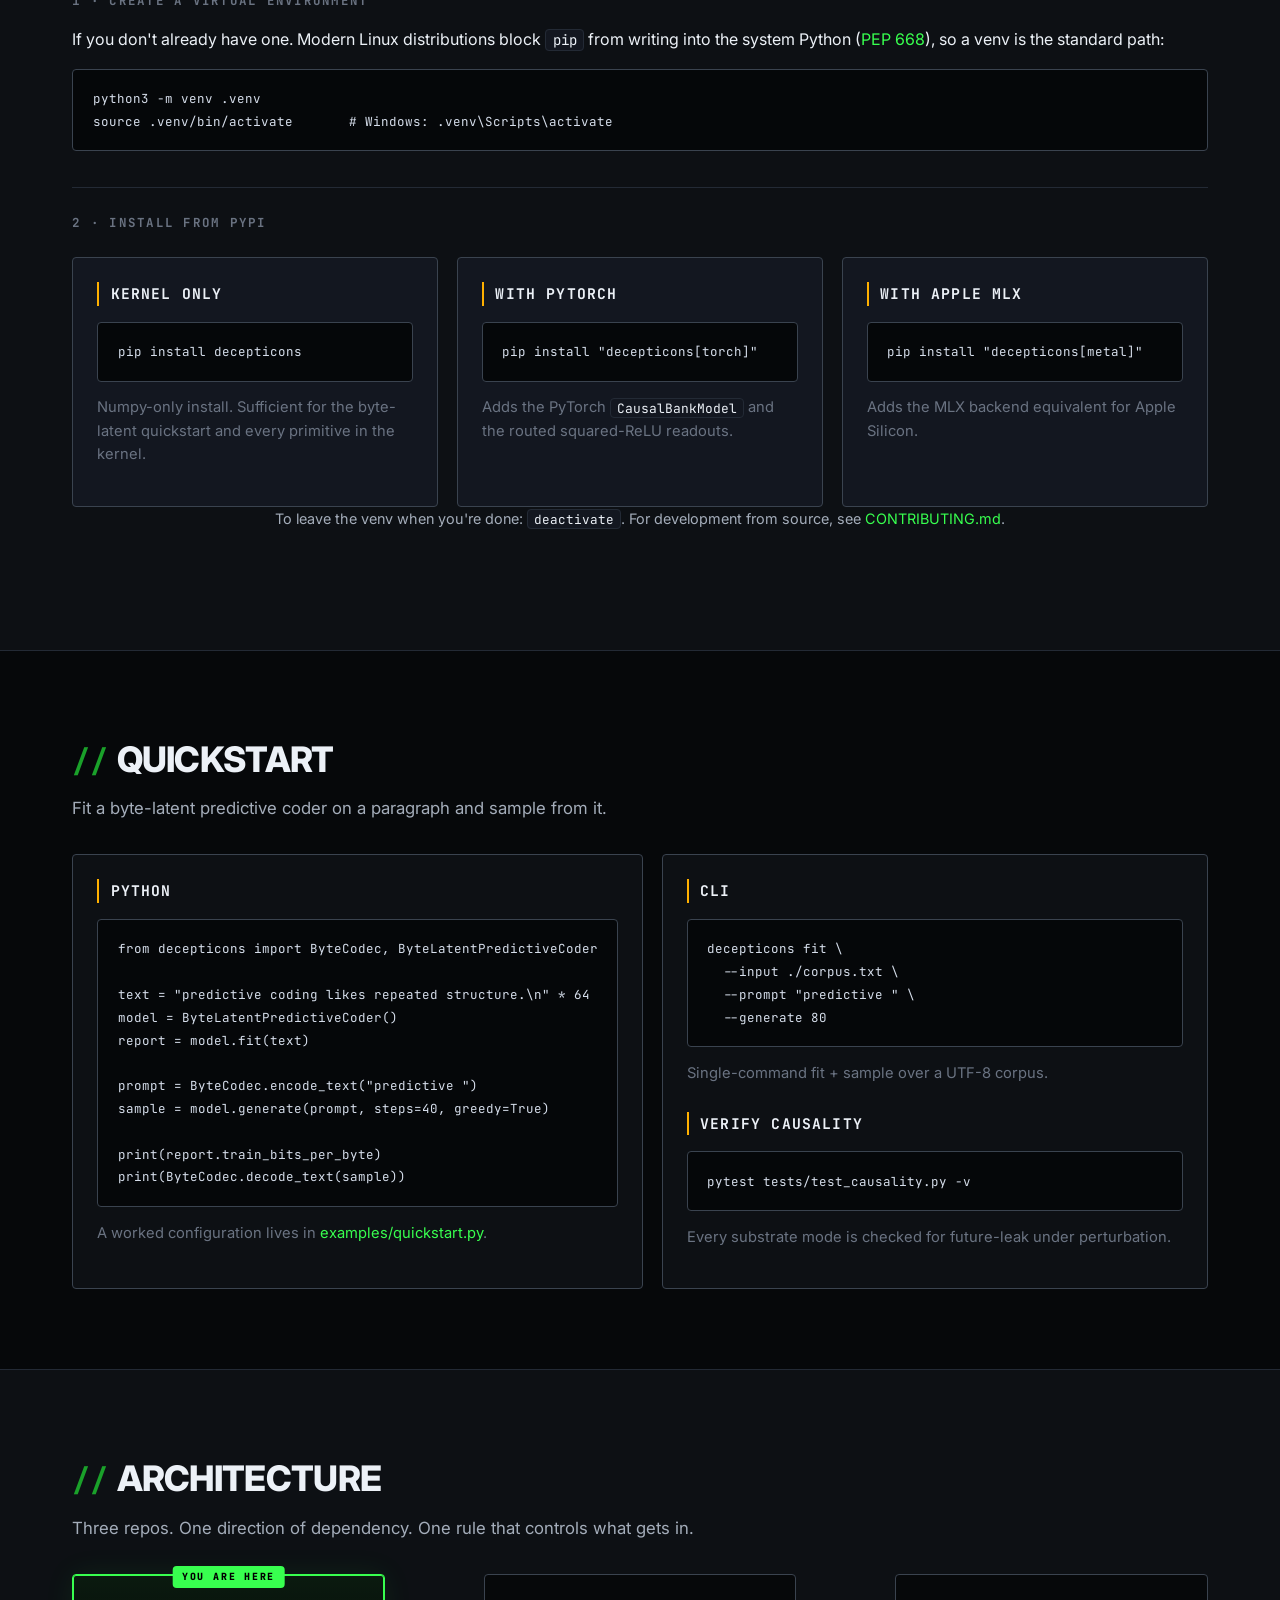
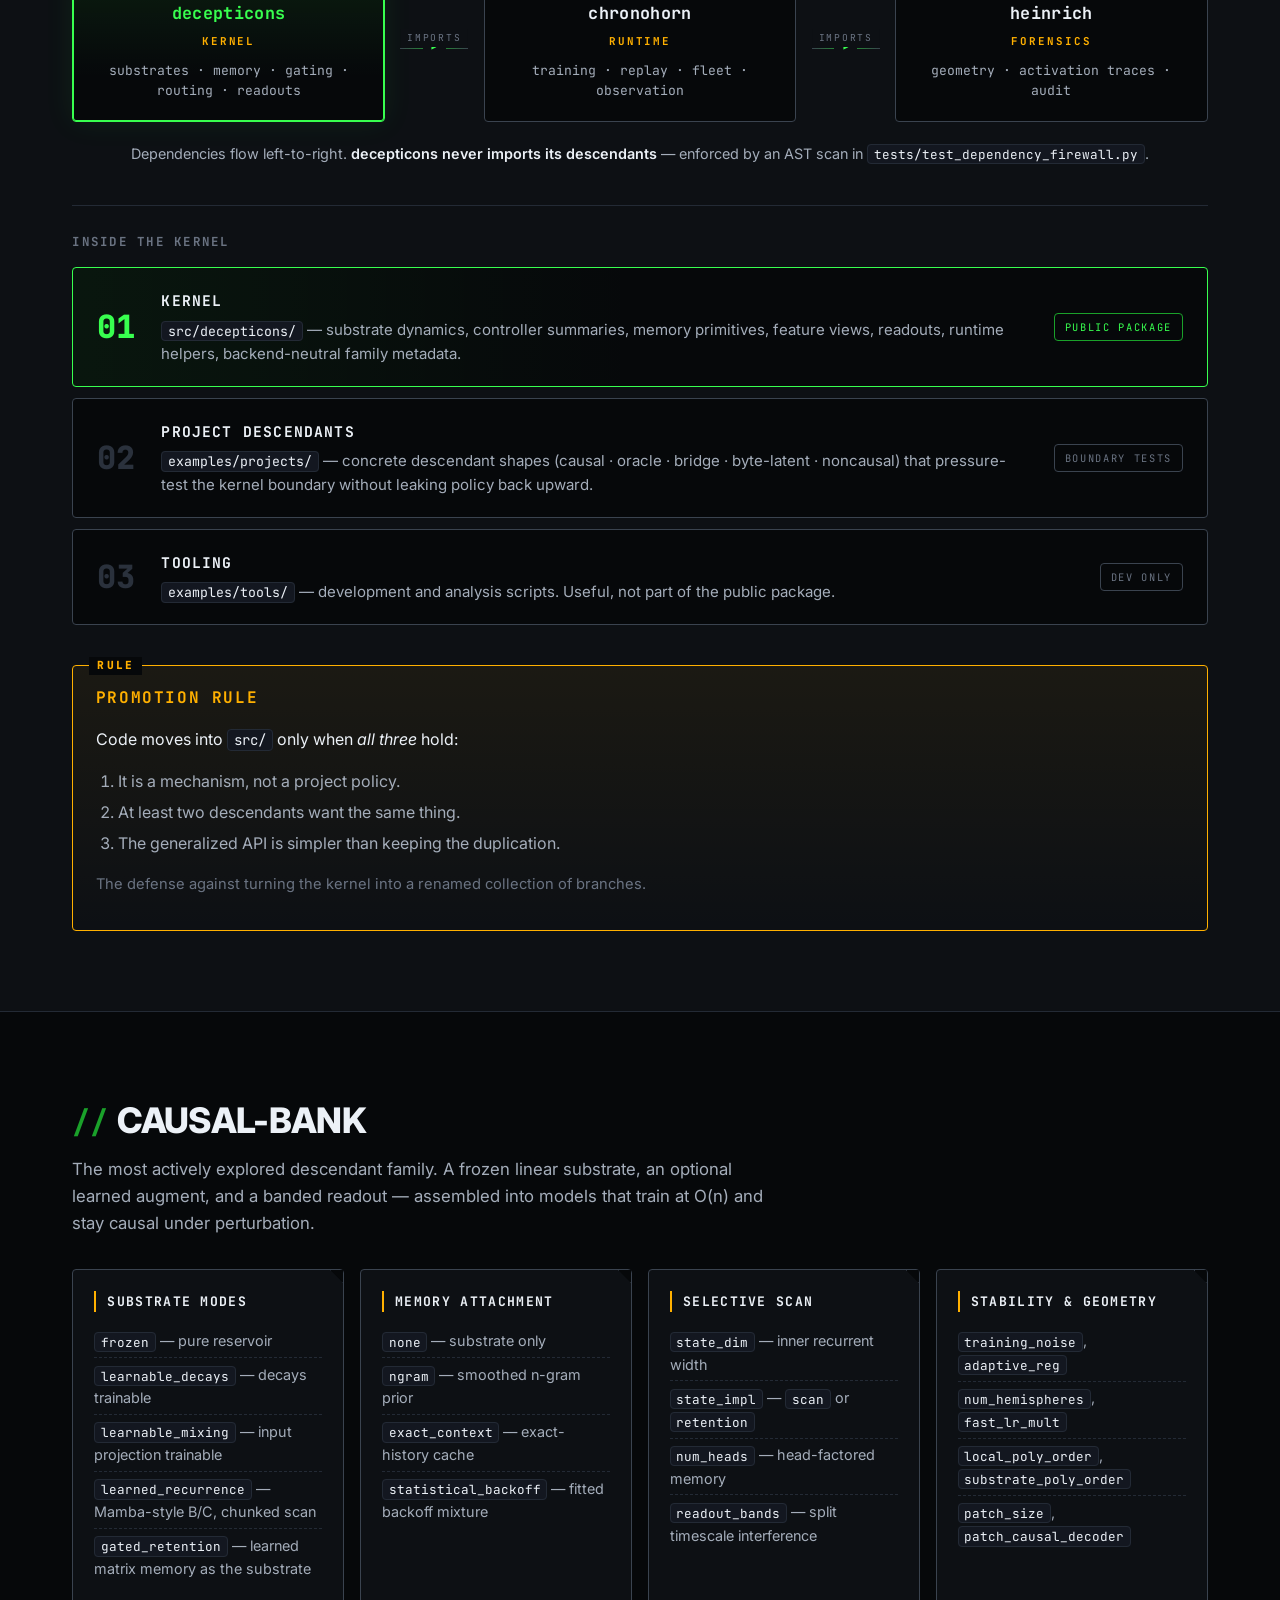
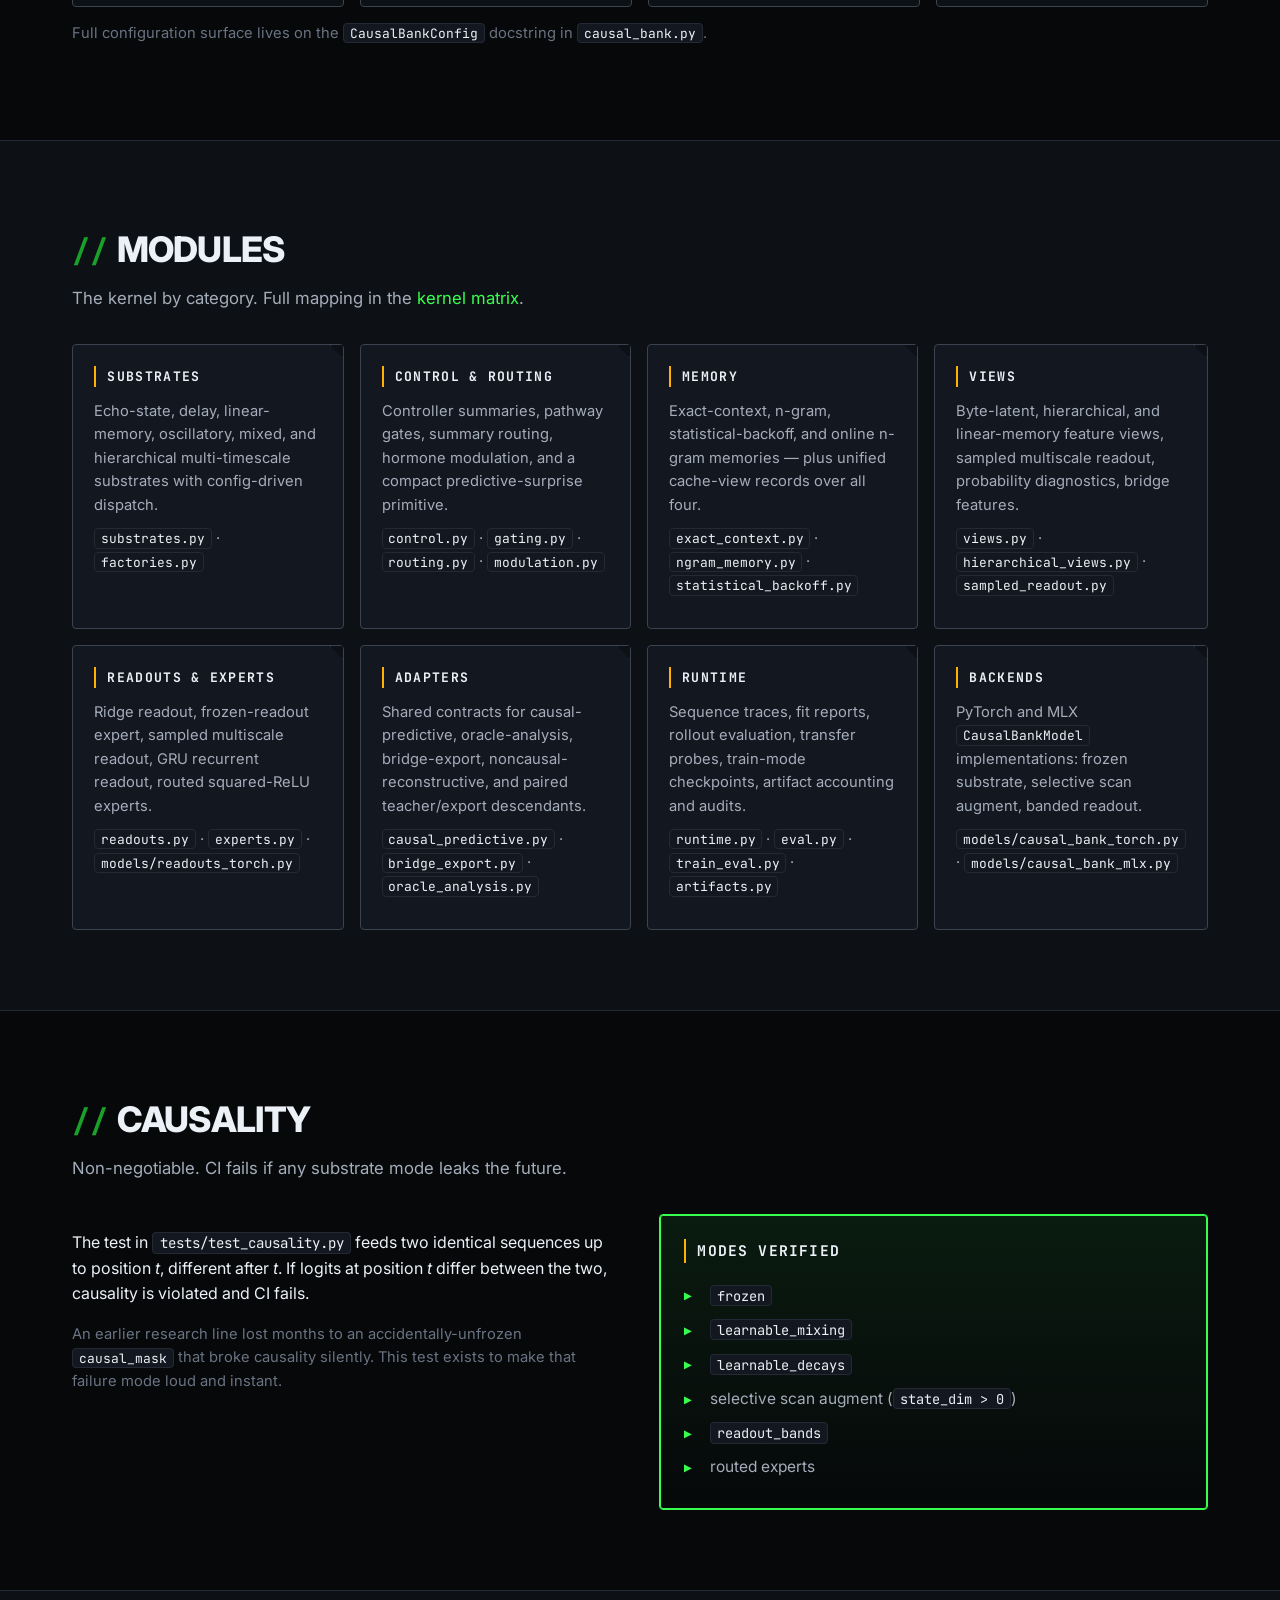
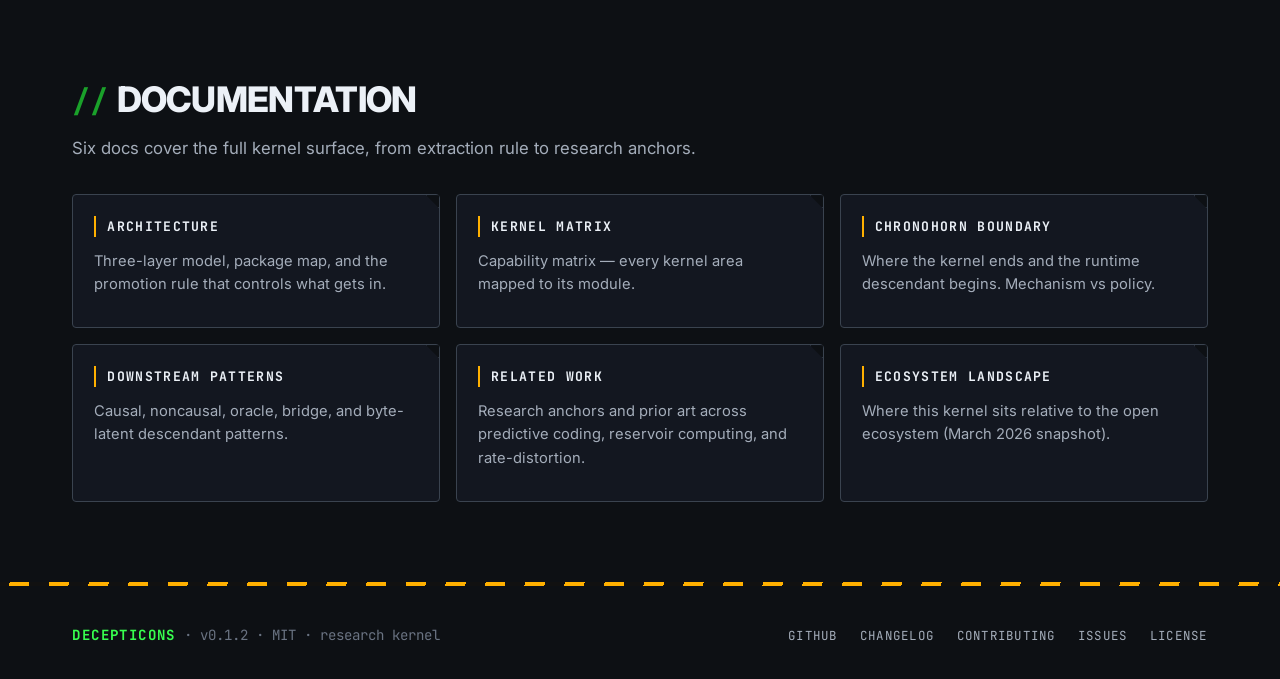
==== commit 81e09c7b: "chore(release): v0.1.2" ====
--- a/site/index.html
+++ b/site/index.html
@@ -48,7 +48,7 @@
 <section id="top" class="hero">
   <div class="wrap hero-inner">
     <div class="hero-text">
-      <p class="kicker"><span class="dot"></span> v0.1.1 · alpha · research kernel</p>
+      <p class="kicker"><span class="dot"></span> v0.1.2 · alpha · research kernel</p>
       <h1>O(n) attention is <span class="accent">deception.</span></h1>
       <p class="lede">
         A backend-neutral kernel of predictive primitives — substrates, memory, gating, routing, readouts.
@@ -424,7 +424,7 @@
 <footer class="foot">
   <div class="wrap foot-inner">
     <div>
-      <strong>decepticons</strong> · v0.1.1 · MIT · research kernel
+      <strong>decepticons</strong> · v0.1.2 · MIT · research kernel
     </div>
     <div class="foot-links">
       <a href="https://github.com/asuramaya/decepticons">GitHub</a>
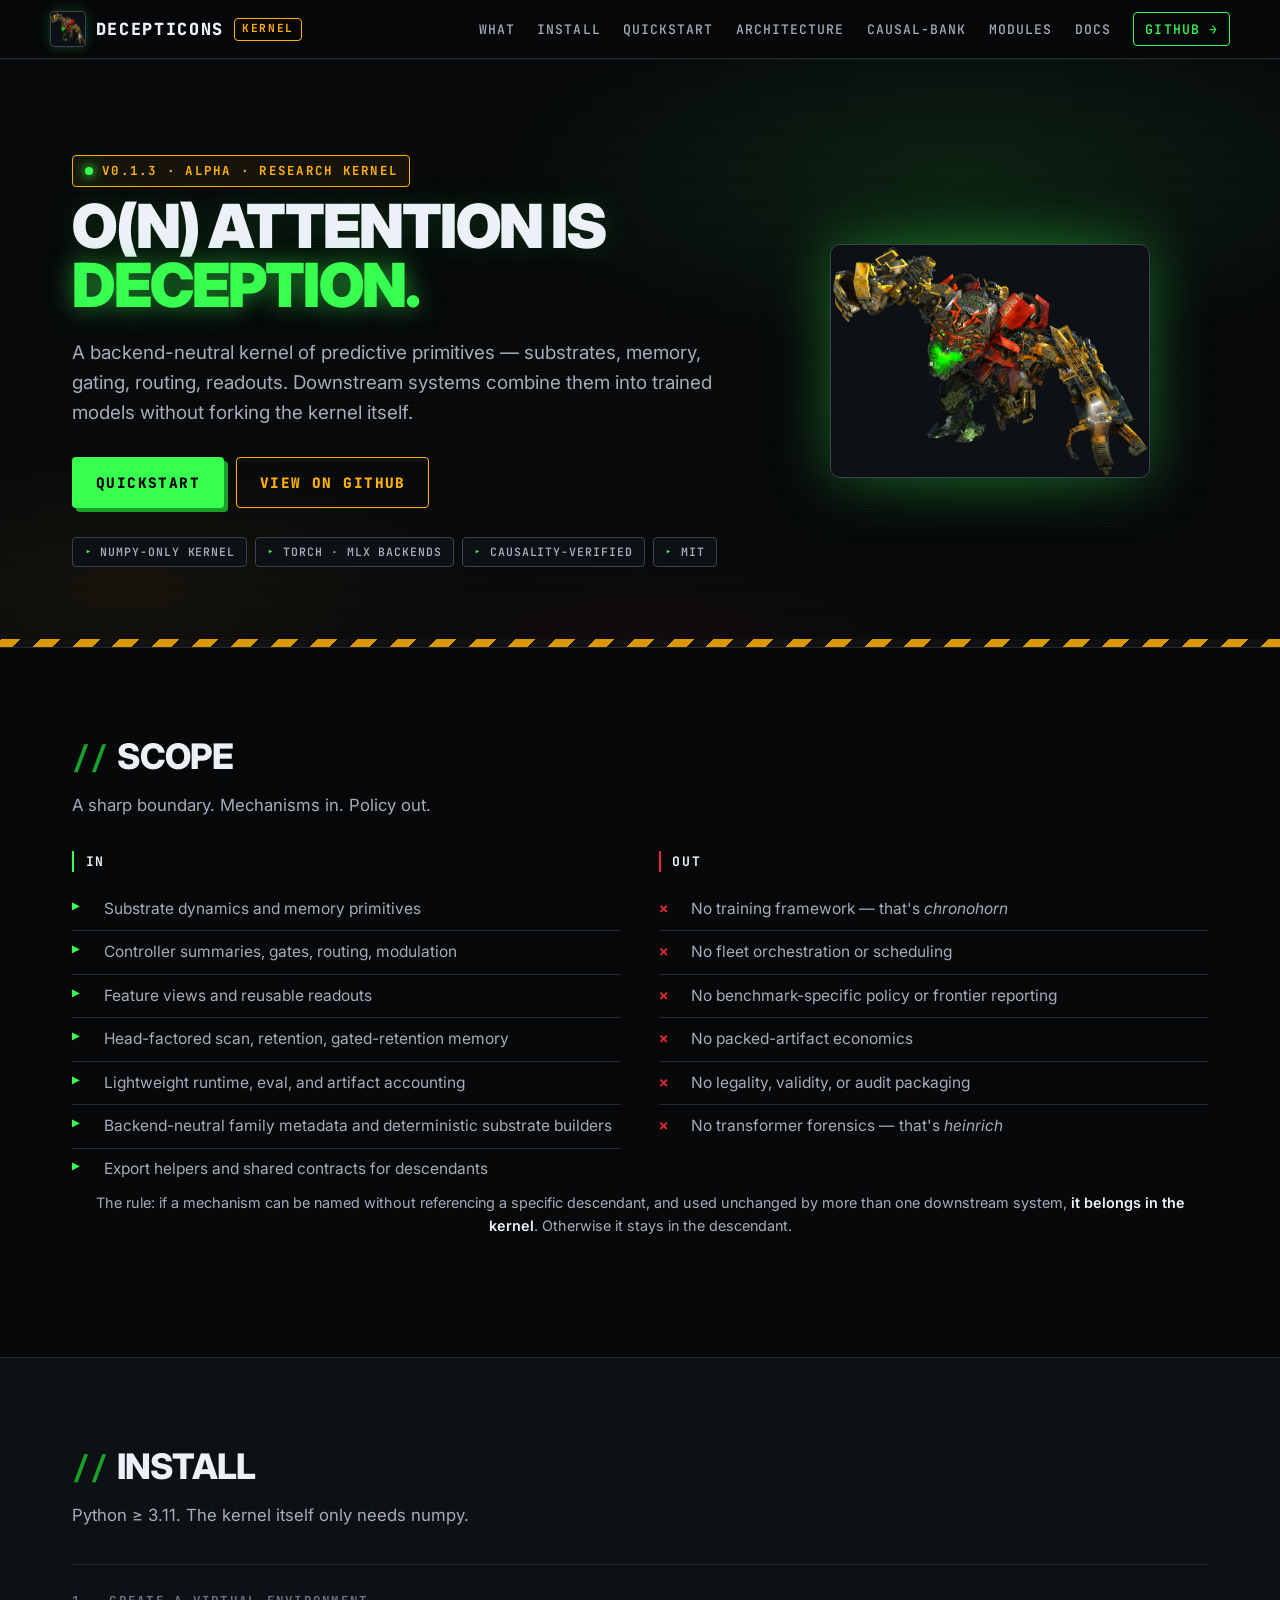
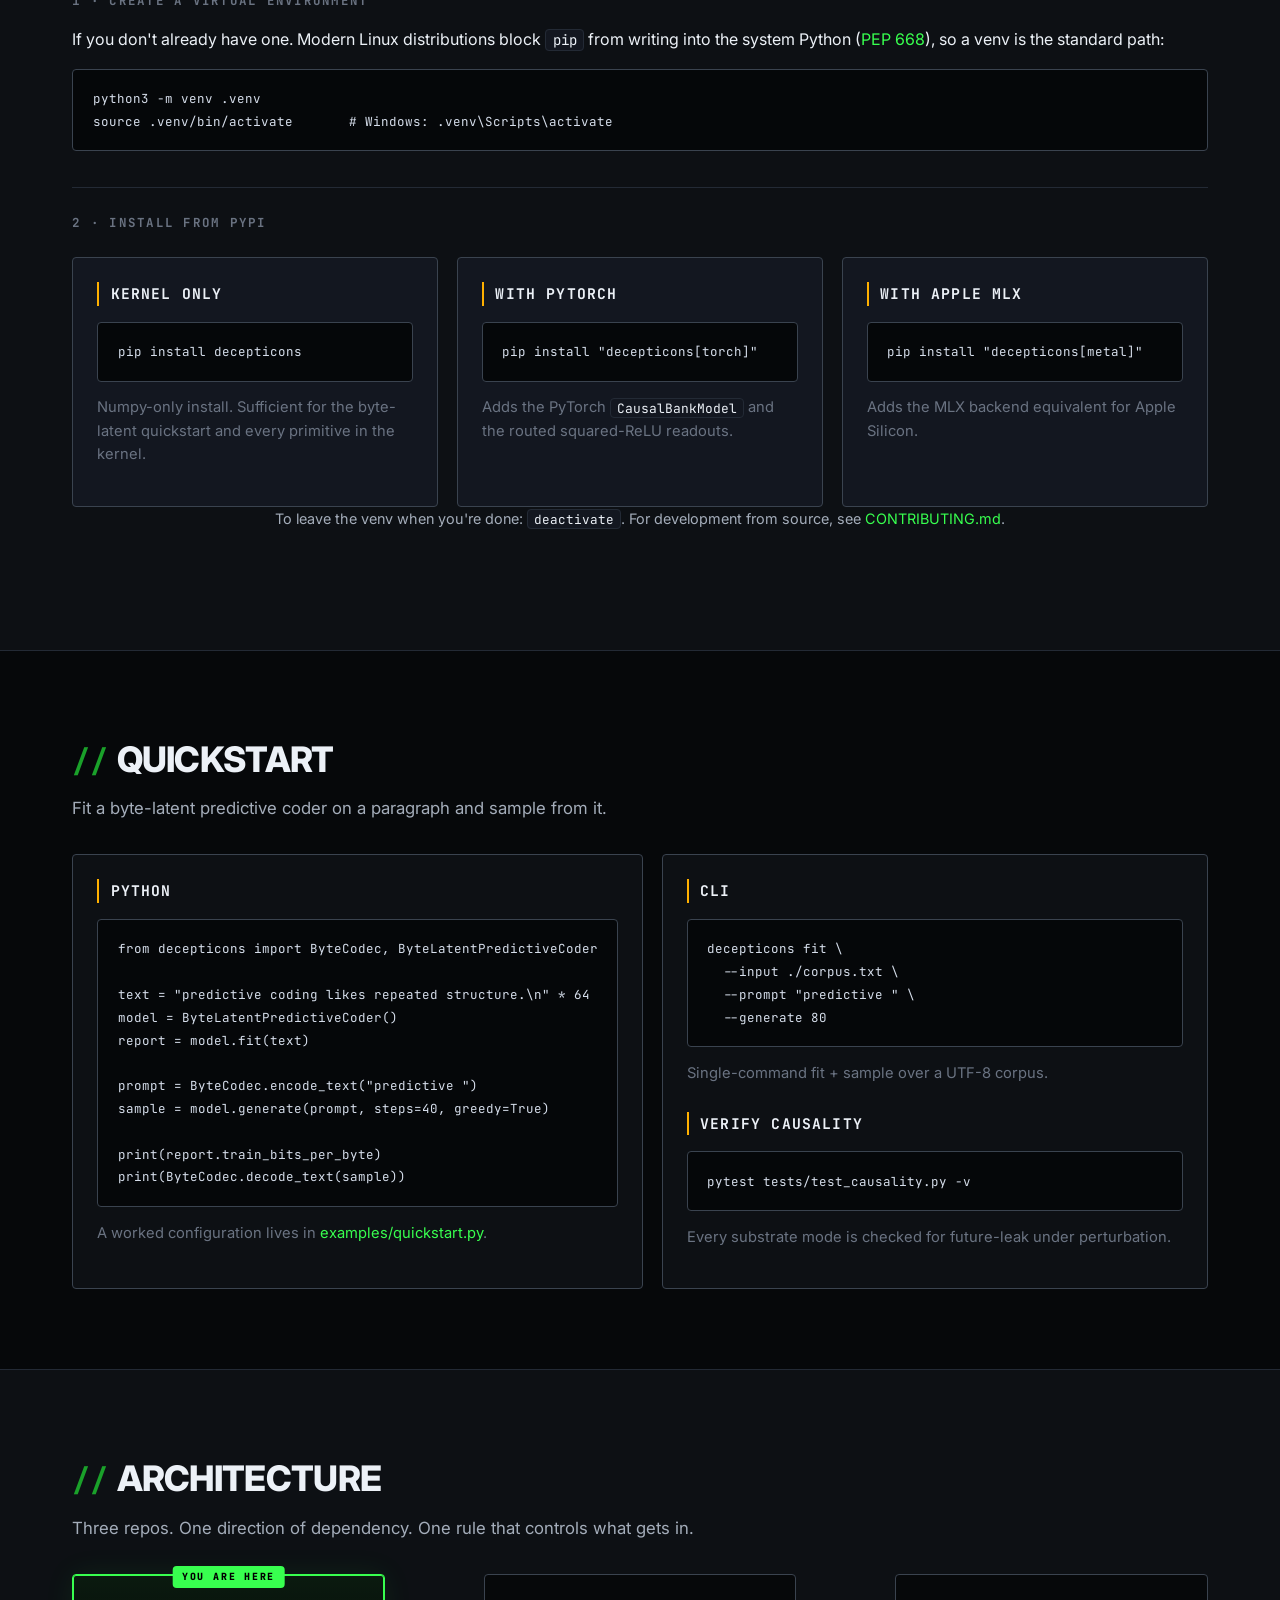
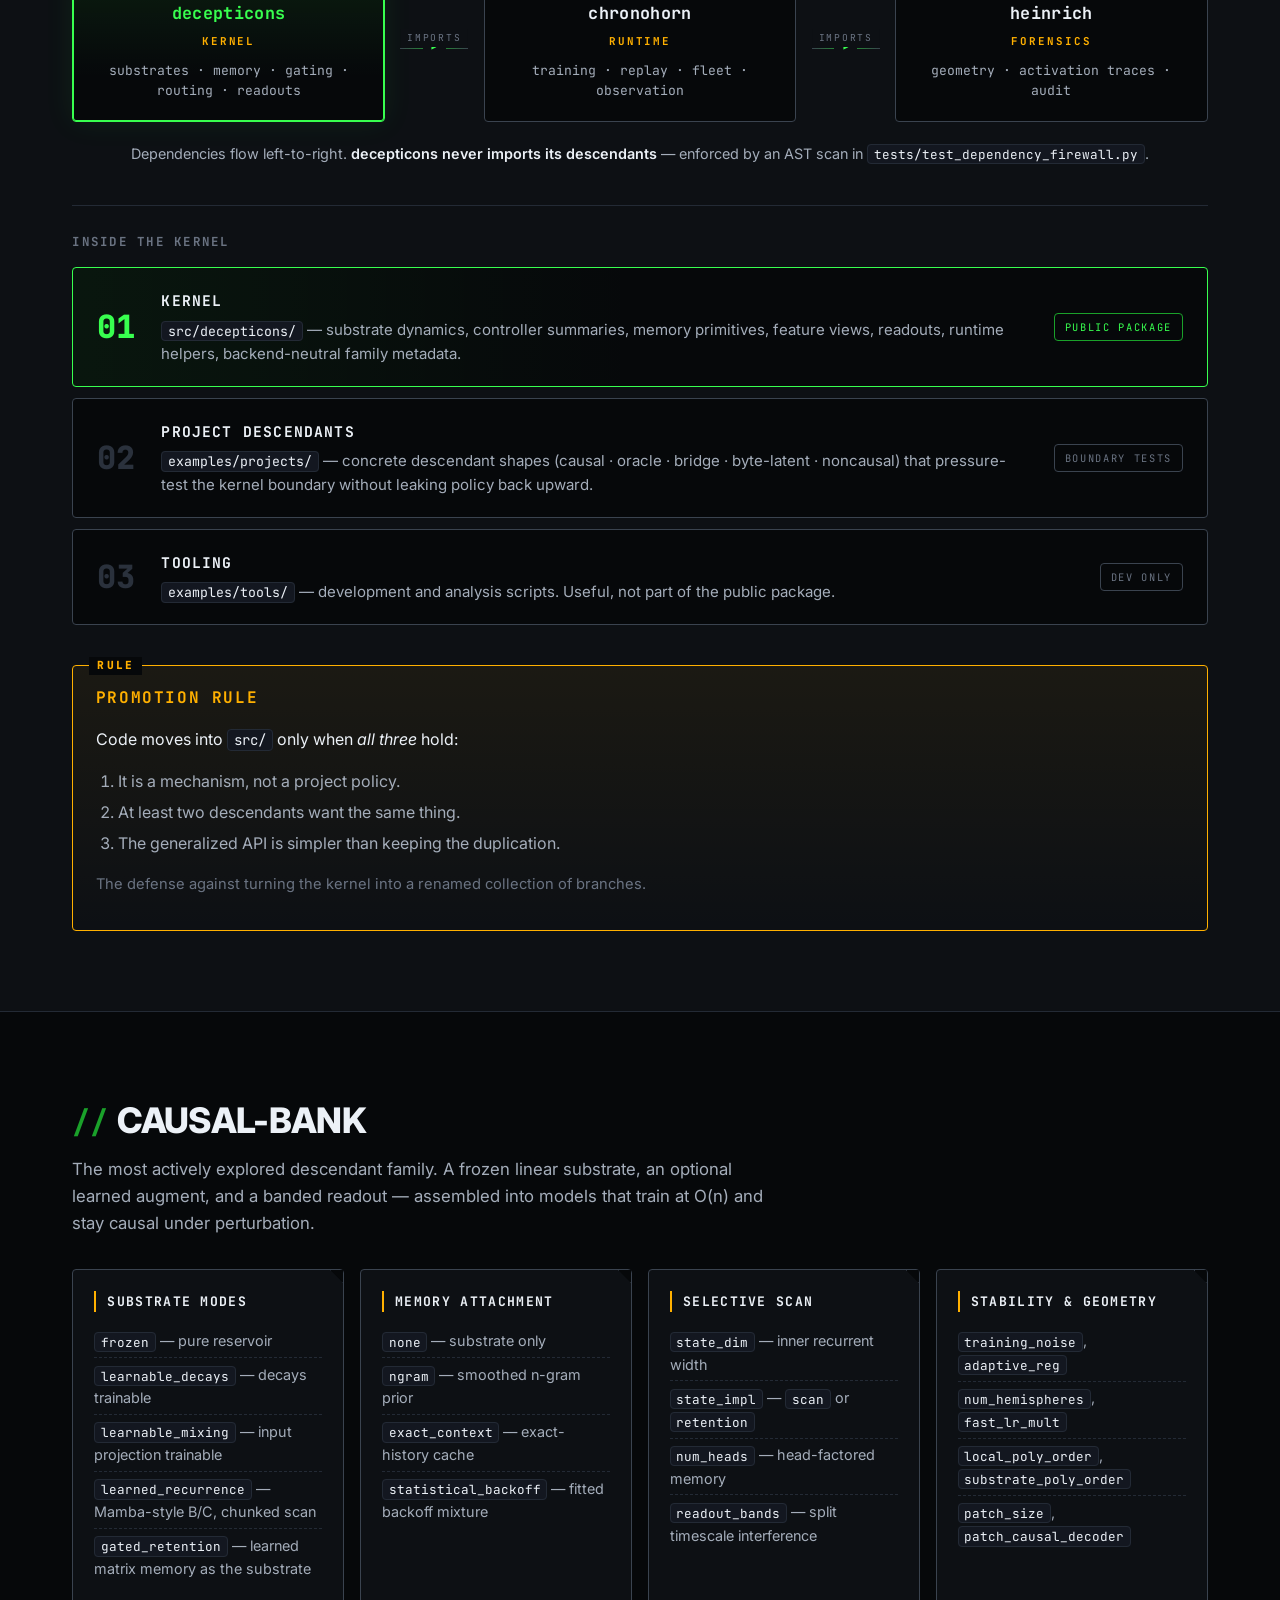
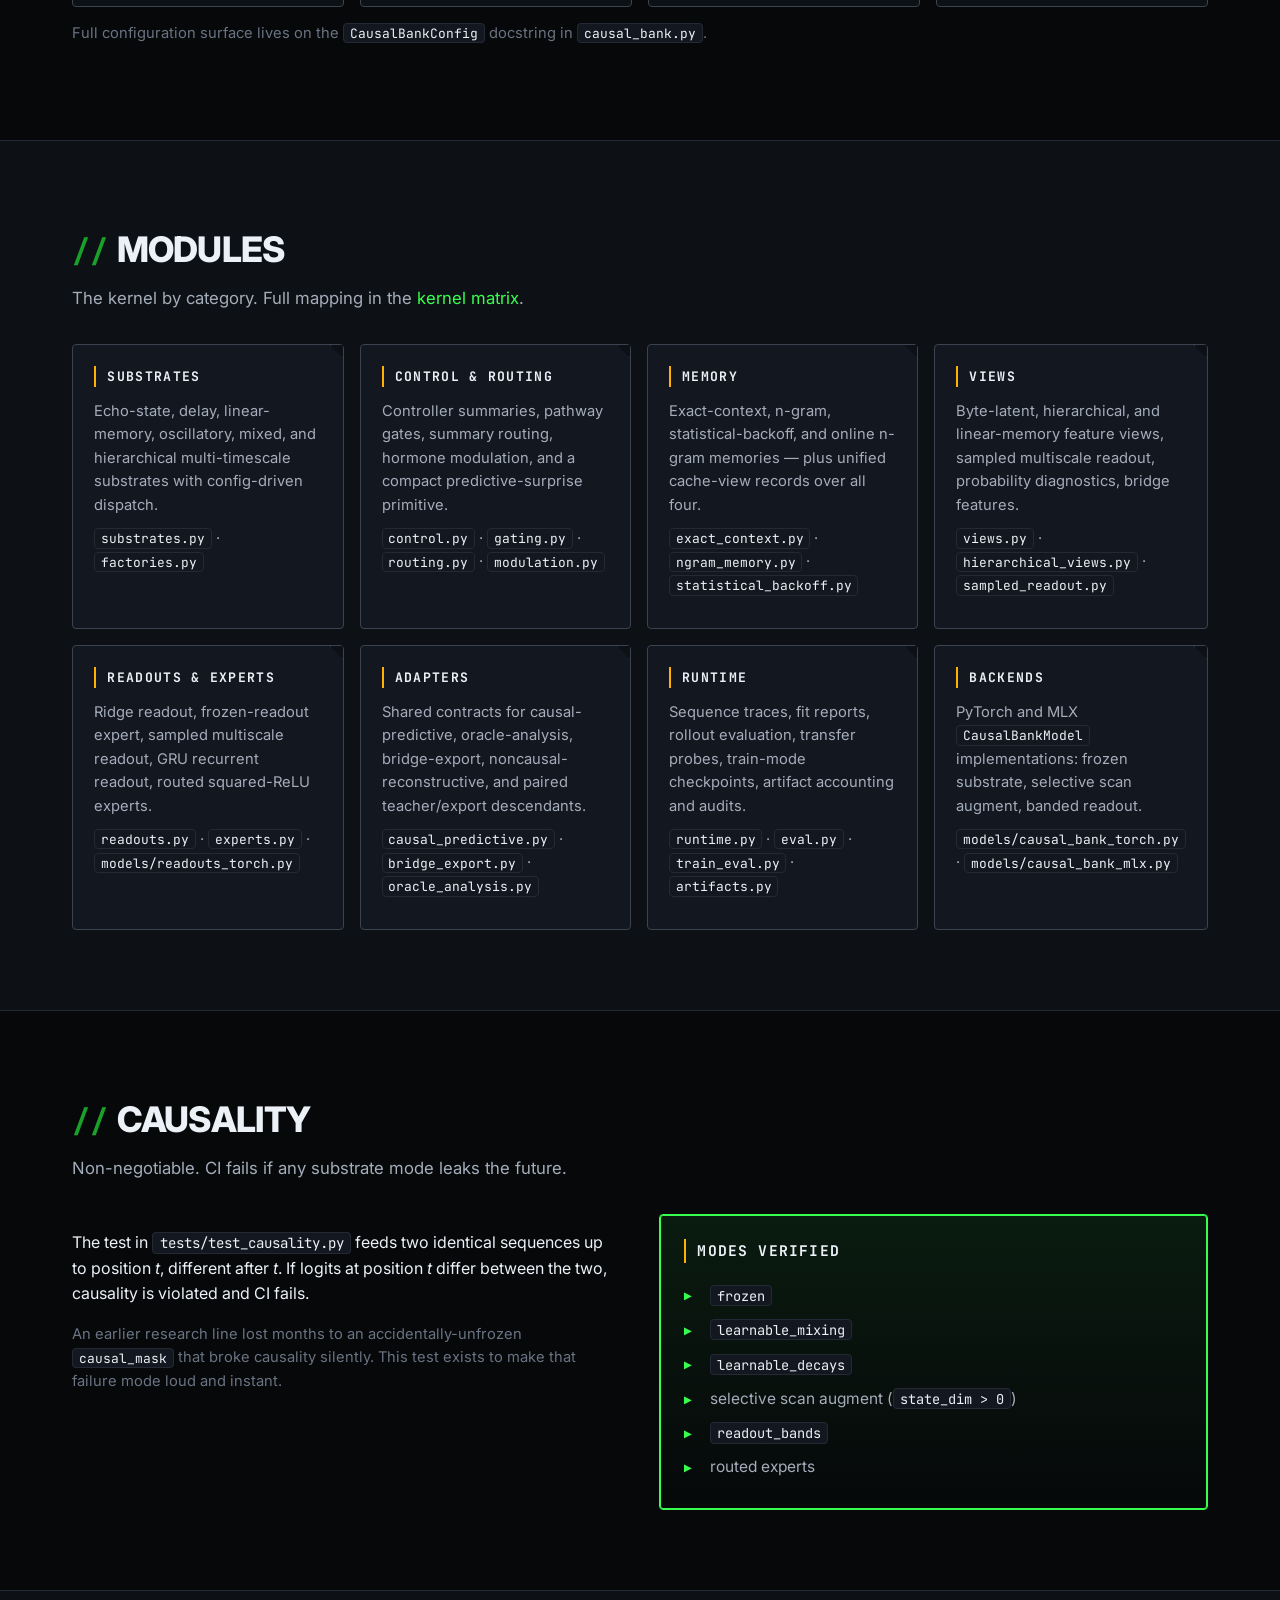
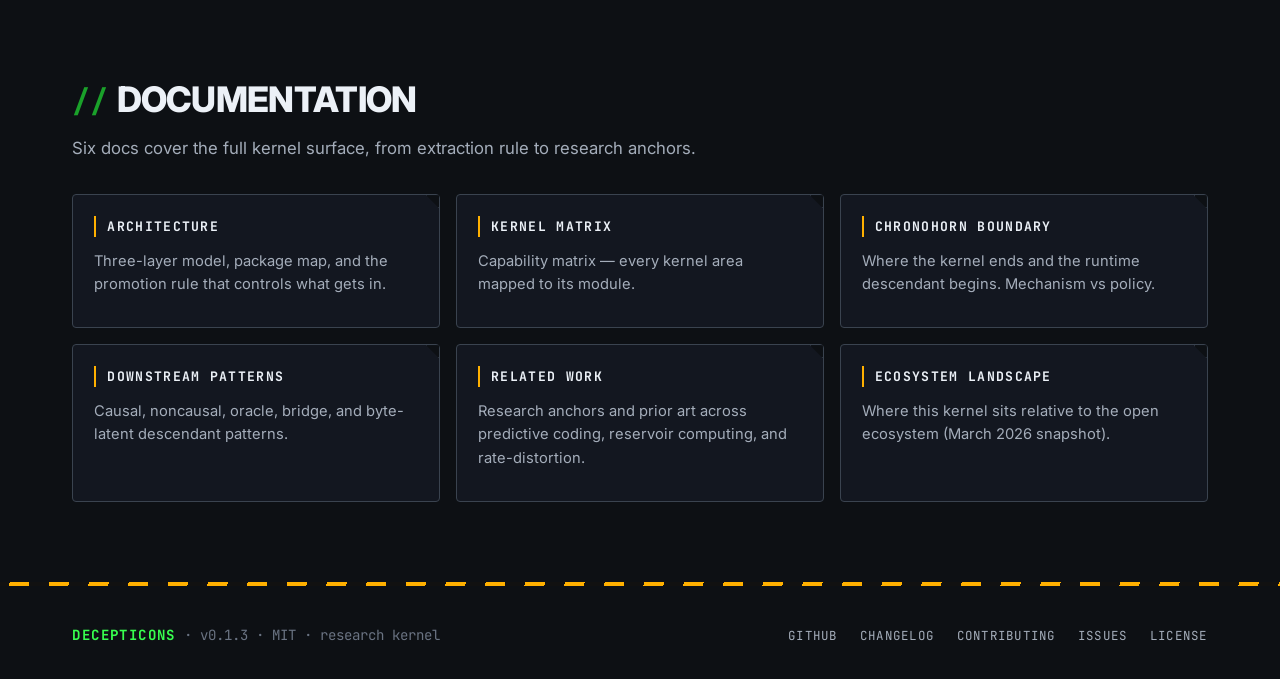
==== commit 1c23b519: "chore(release): v0.1.3" ====
--- a/site/index.html
+++ b/site/index.html
@@ -48,7 +48,7 @@
 <section id="top" class="hero">
   <div class="wrap hero-inner">
     <div class="hero-text">
-      <p class="kicker"><span class="dot"></span> v0.1.2 · alpha · research kernel</p>
+      <p class="kicker"><span class="dot"></span> v0.1.3 · alpha · research kernel</p>
       <h1>O(n) attention is <span class="accent">deception.</span></h1>
       <p class="lede">
         A backend-neutral kernel of predictive primitives — substrates, memory, gating, routing, readouts.
@@ -424,7 +424,7 @@
 <footer class="foot">
   <div class="wrap foot-inner">
     <div>
-      <strong>decepticons</strong> · v0.1.2 · MIT · research kernel
+      <strong>decepticons</strong> · v0.1.3 · MIT · research kernel
     </div>
     <div class="foot-links">
       <a href="https://github.com/asuramaya/decepticons">GitHub</a>
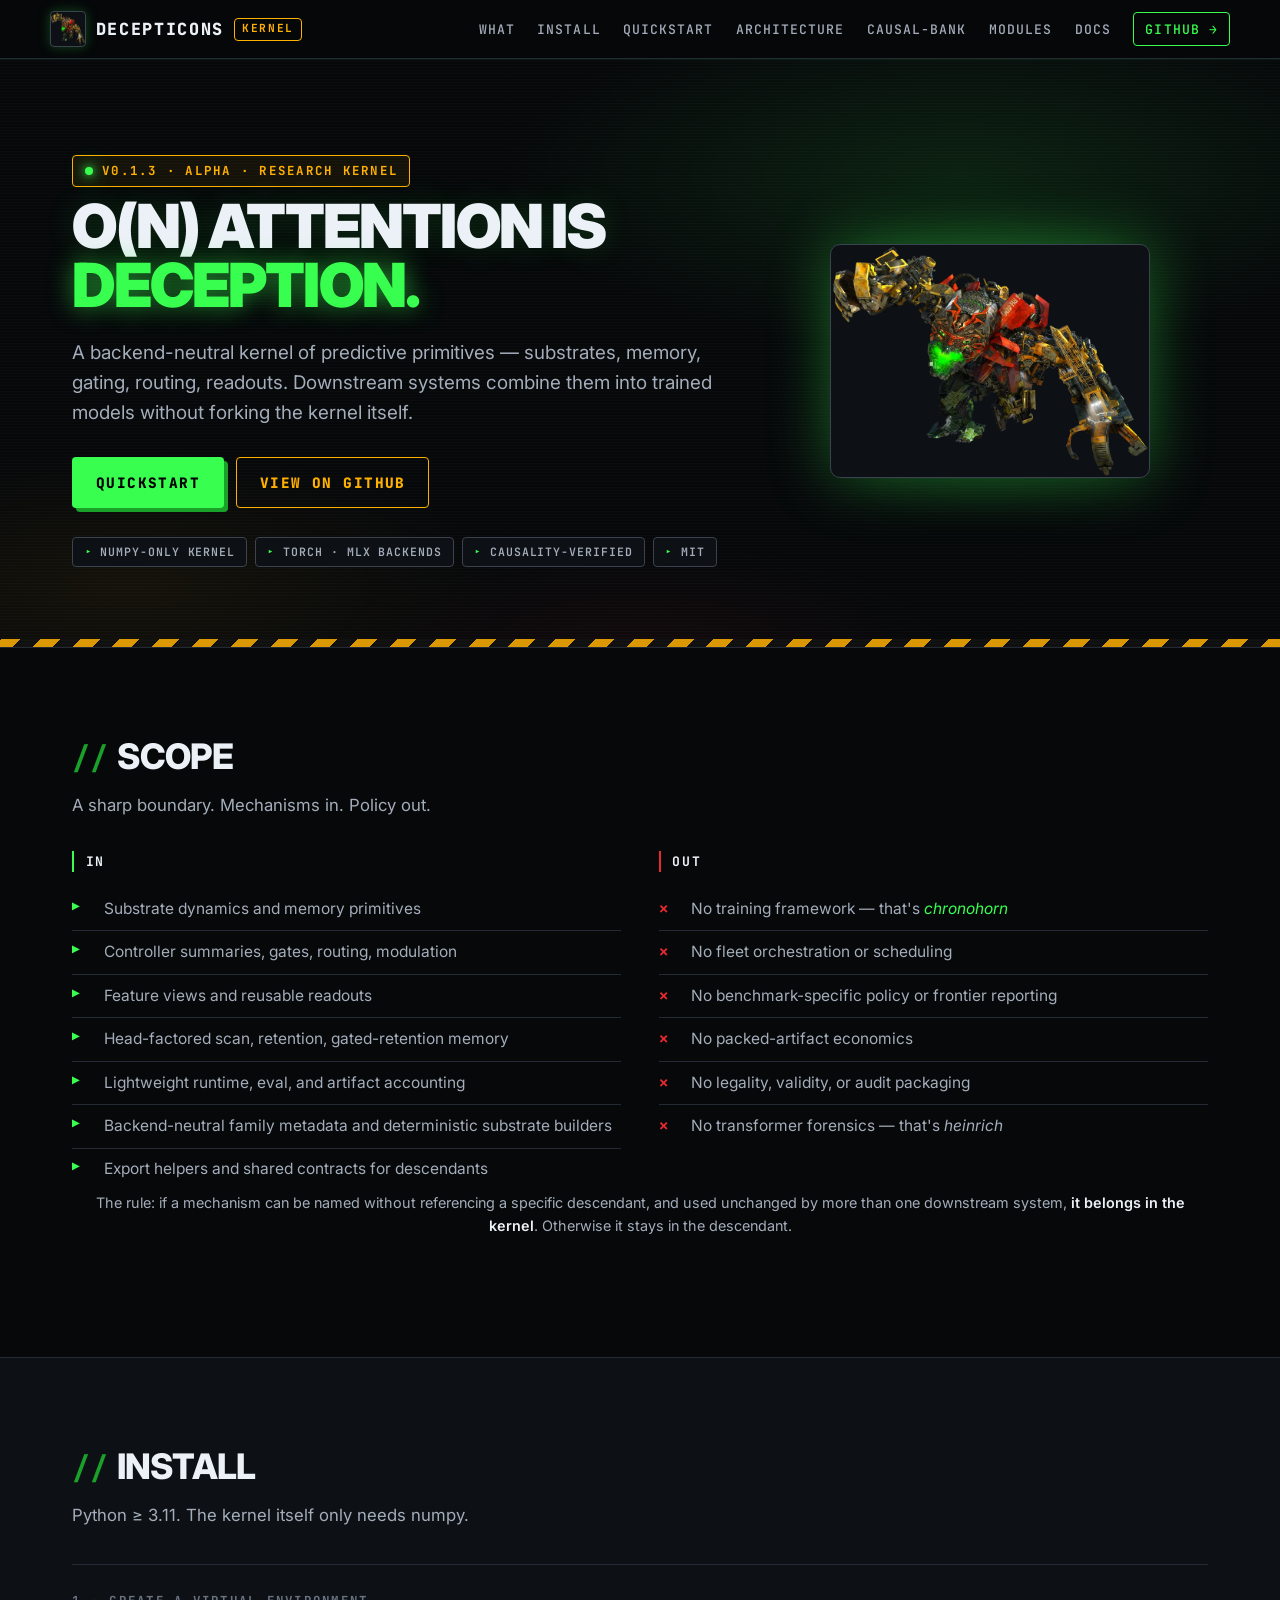
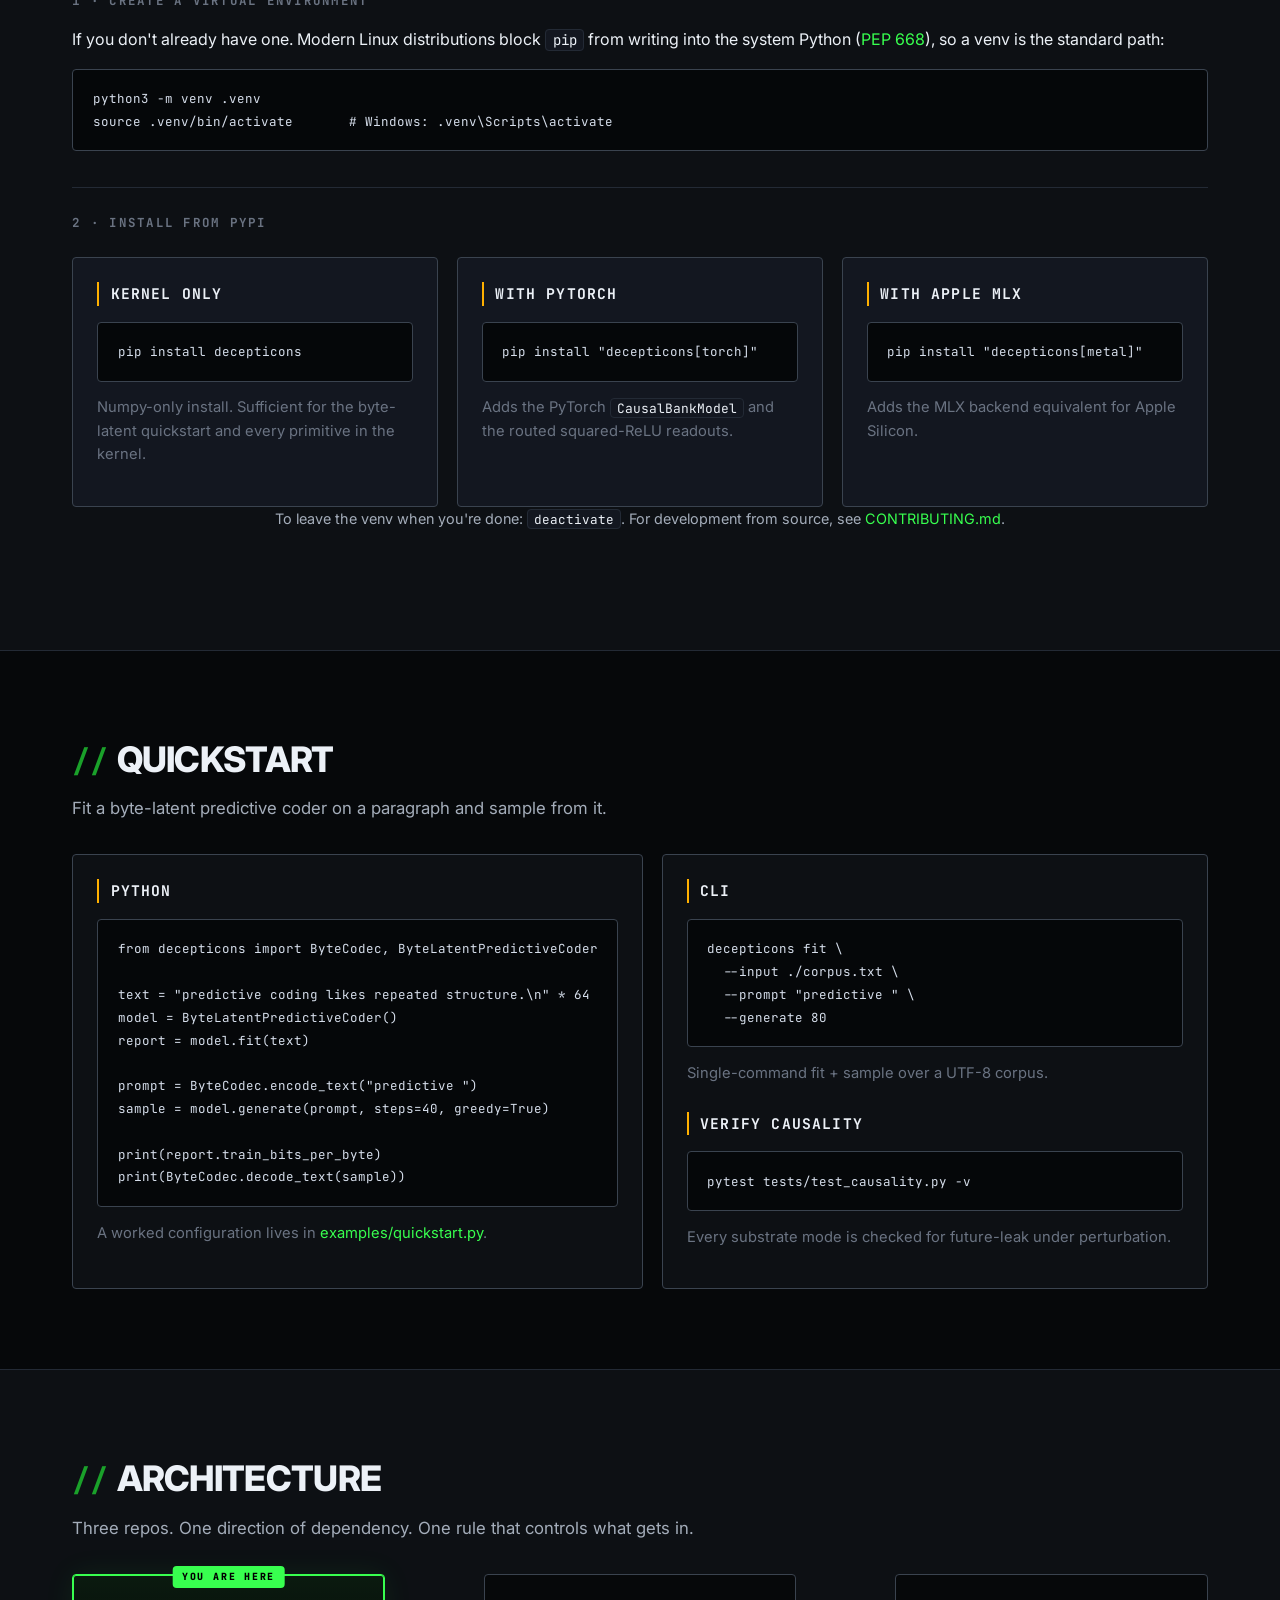
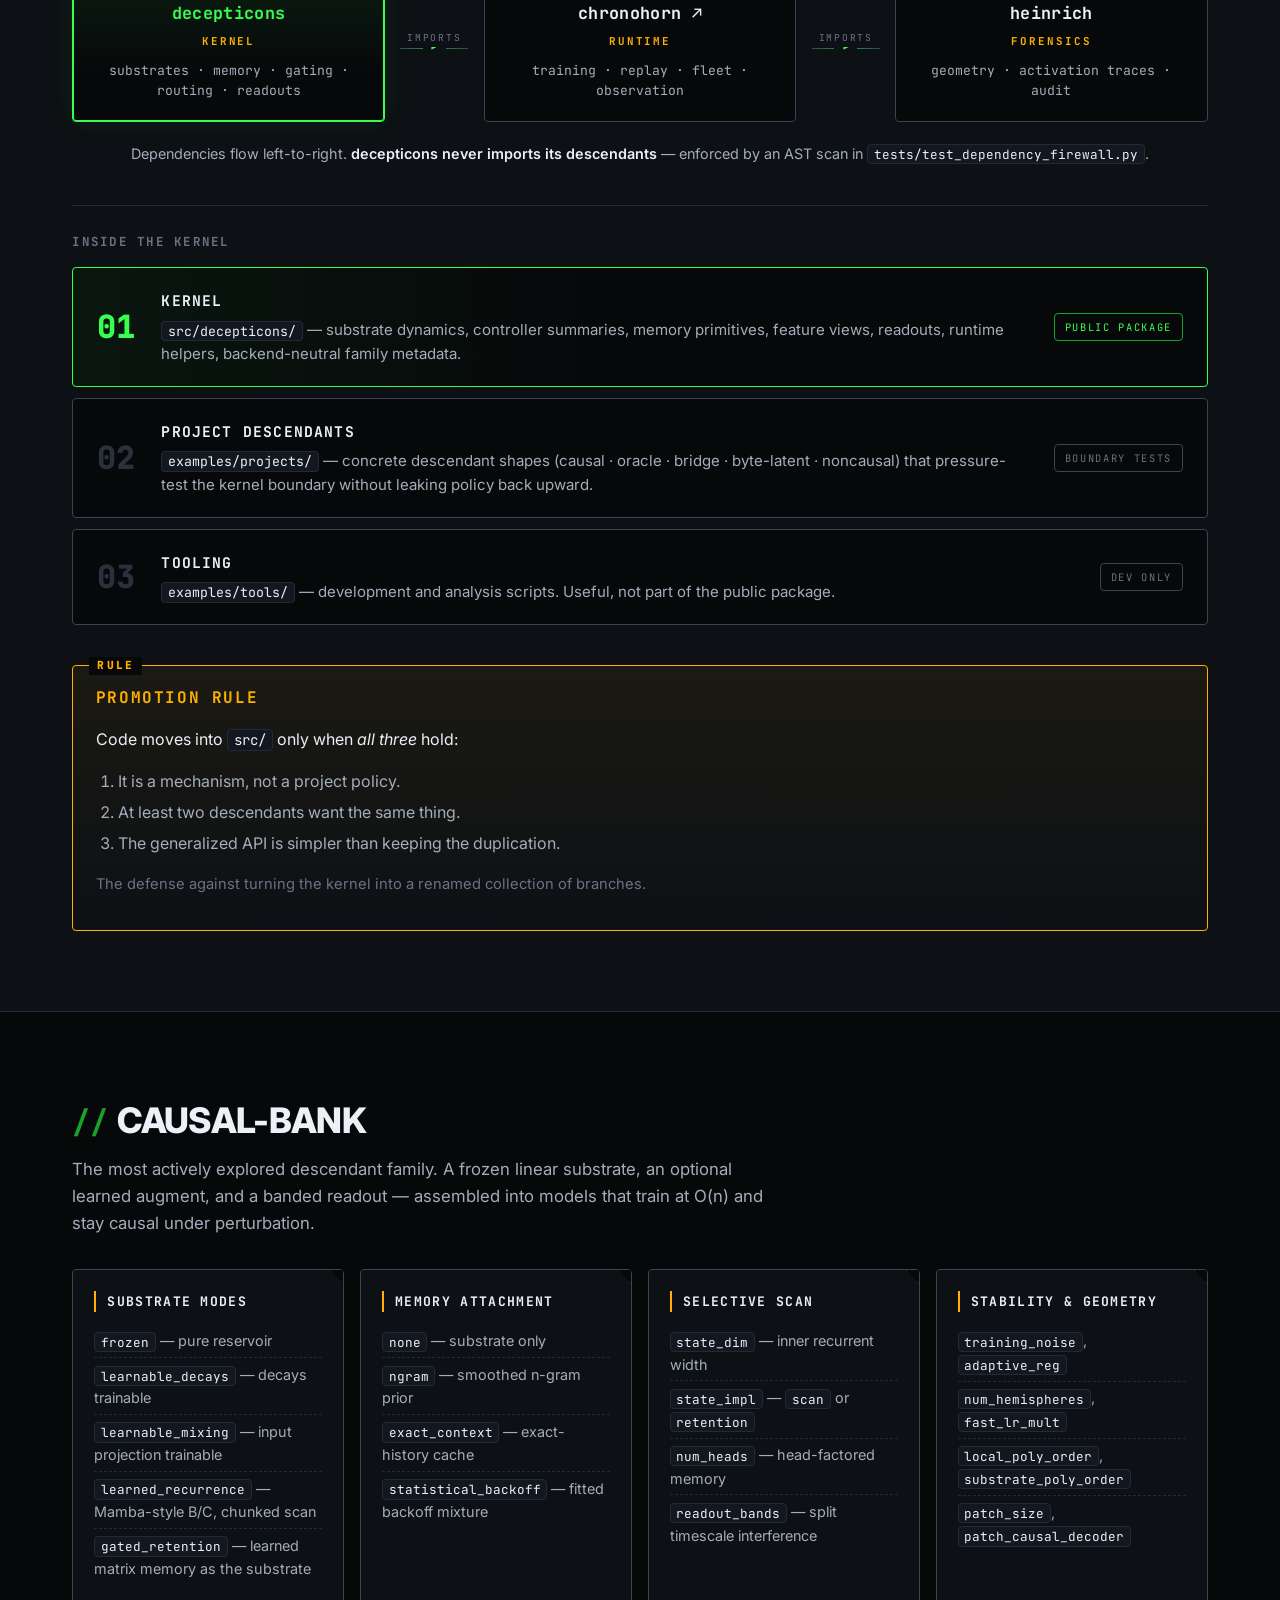
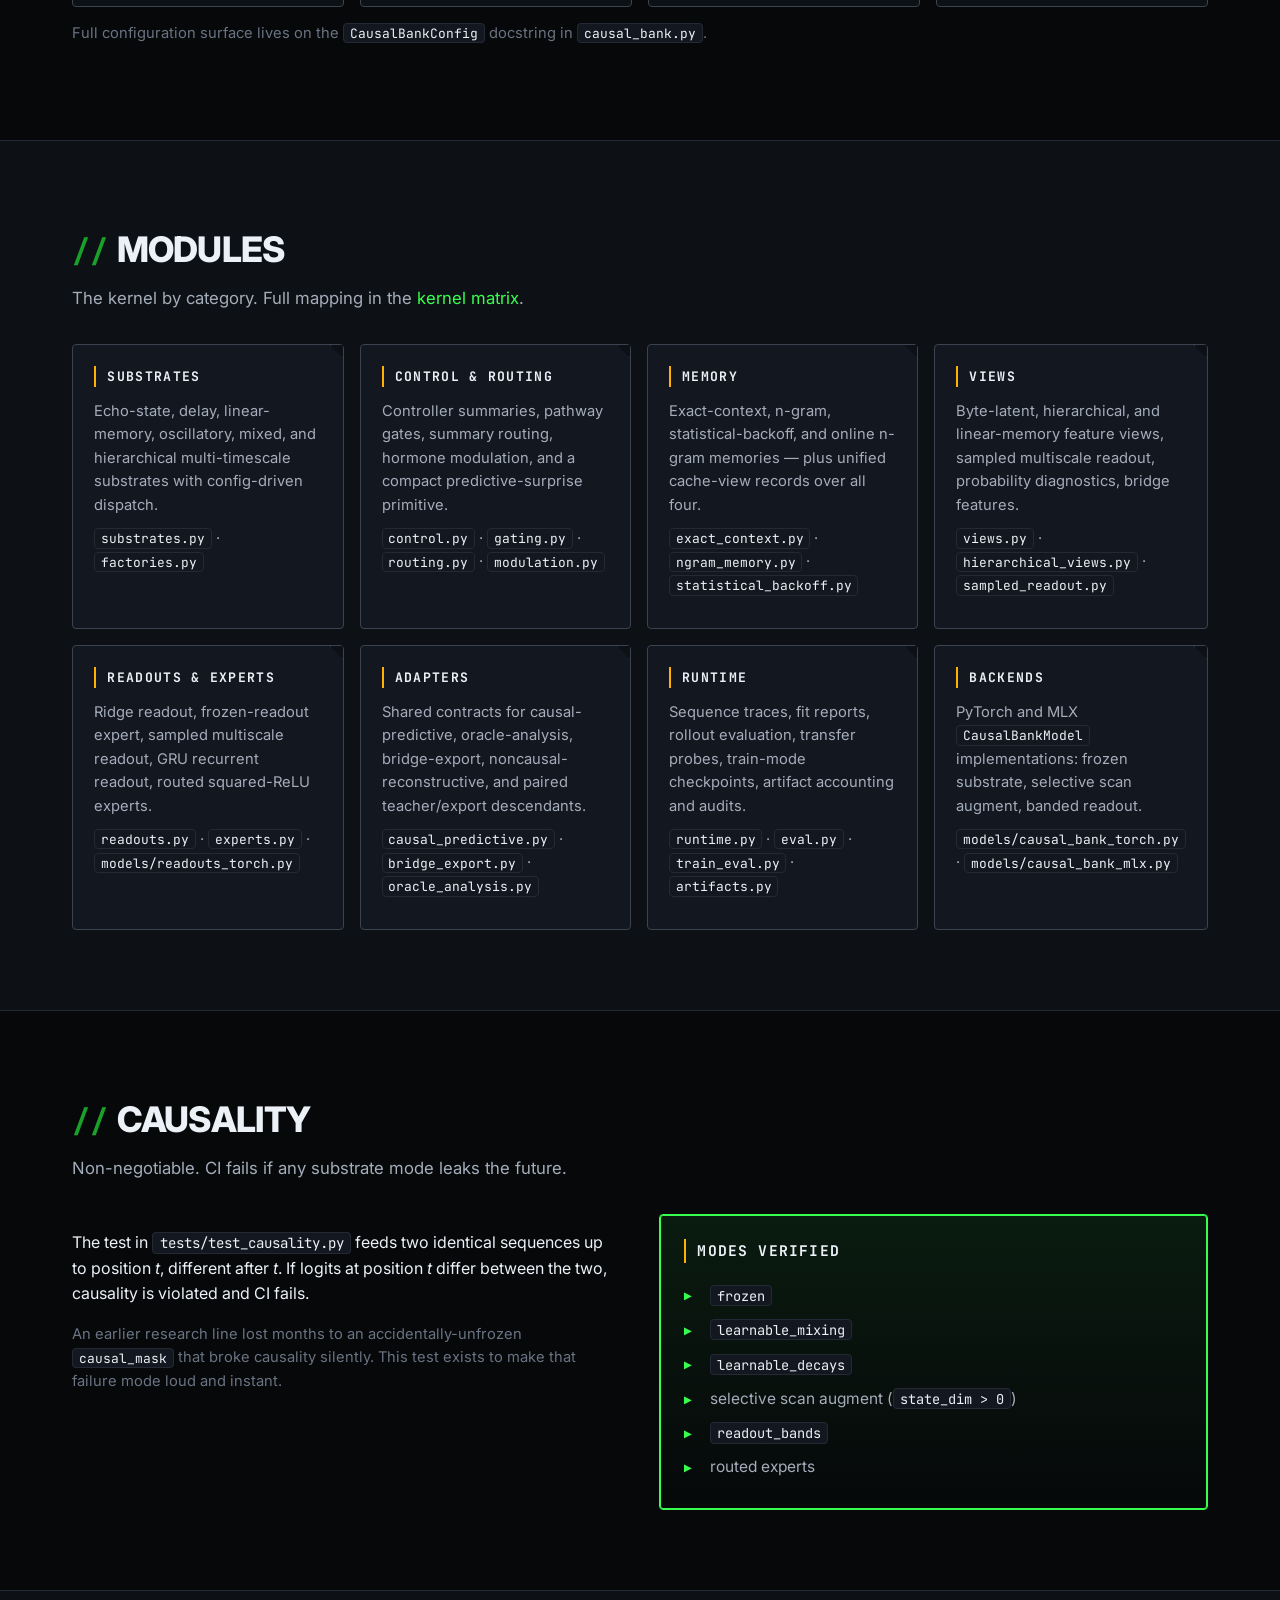
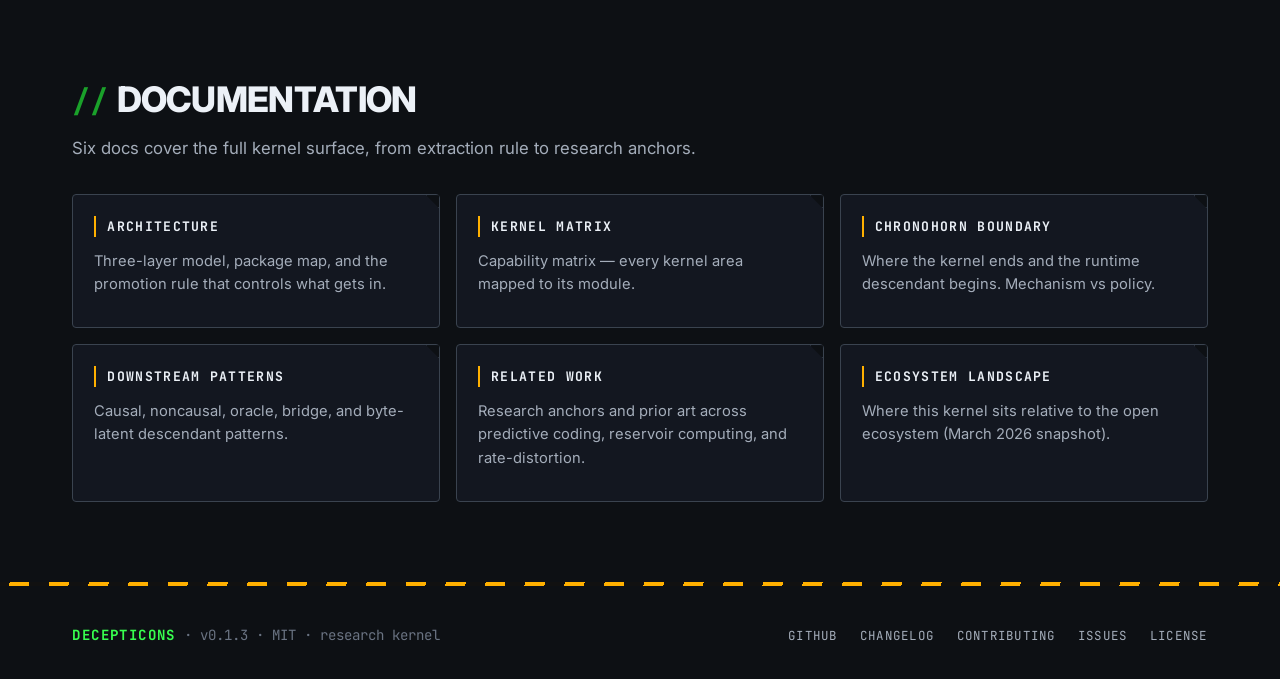
==== commit 2f29c260: "docs+site: cross-repo consistency with chronohorn - CLAUDE.md tagline aligned with the canonical pit" ====
--- a/site/index.html
+++ b/site/index.html
@@ -91,7 +91,7 @@
       <div>
         <h3 class="col-h bad">Out</h3>
         <ul class="cross">
-          <li>No training framework — that's <em>chronohorn</em></li>
+          <li>No training framework — that's <a href="https://chronohorn.com" rel="noopener"><em>chronohorn</em></a></li>
           <li>No fleet orchestration or scheduling</li>
           <li>No benchmark-specific policy or frontier reporting</li>
           <li>No packed-artifact economics</li>
@@ -197,11 +197,11 @@
         <div class="node-desc">substrates · memory · gating · routing · readouts</div>
       </div>
       <div class="connector"><span class="dep">imports</span></div>
-      <div class="node">
-        <div class="node-name">chronohorn</div>
+      <a class="node node-link" href="https://chronohorn.com" rel="noopener">
+        <div class="node-name">chronohorn ↗</div>
         <div class="node-role">runtime</div>
         <div class="node-desc">training · replay · fleet · observation</div>
-      </div>
+      </a>
       <div class="connector"><span class="dep">imports</span></div>
       <div class="node">
         <div class="node-name">heinrich</div>
--- a/site/styles.css
+++ b/site/styles.css
@@ -601,6 +601,21 @@
   font-family: var(--mono);
   line-height: 1.5;
 }
+/* Node rendered as a link out to a sibling project's site. */
+.node-link {
+  display: block;
+  text-decoration: none;
+  color: inherit;
+  transition: border-color 0.15s, transform 0.15s, box-shadow 0.15s;
+}
+.node-link:hover {
+  border-color: var(--green);
+  color: inherit;
+  text-decoration: none;
+  transform: translateY(-2px);
+  box-shadow: 0 0 0 1px var(--green) inset, 0 0 24px rgba(56, 255, 79, 0.12);
+}
+.node-link:hover .node-name { color: var(--green); }
 .connector {
   display: flex;
   align-items: center;
